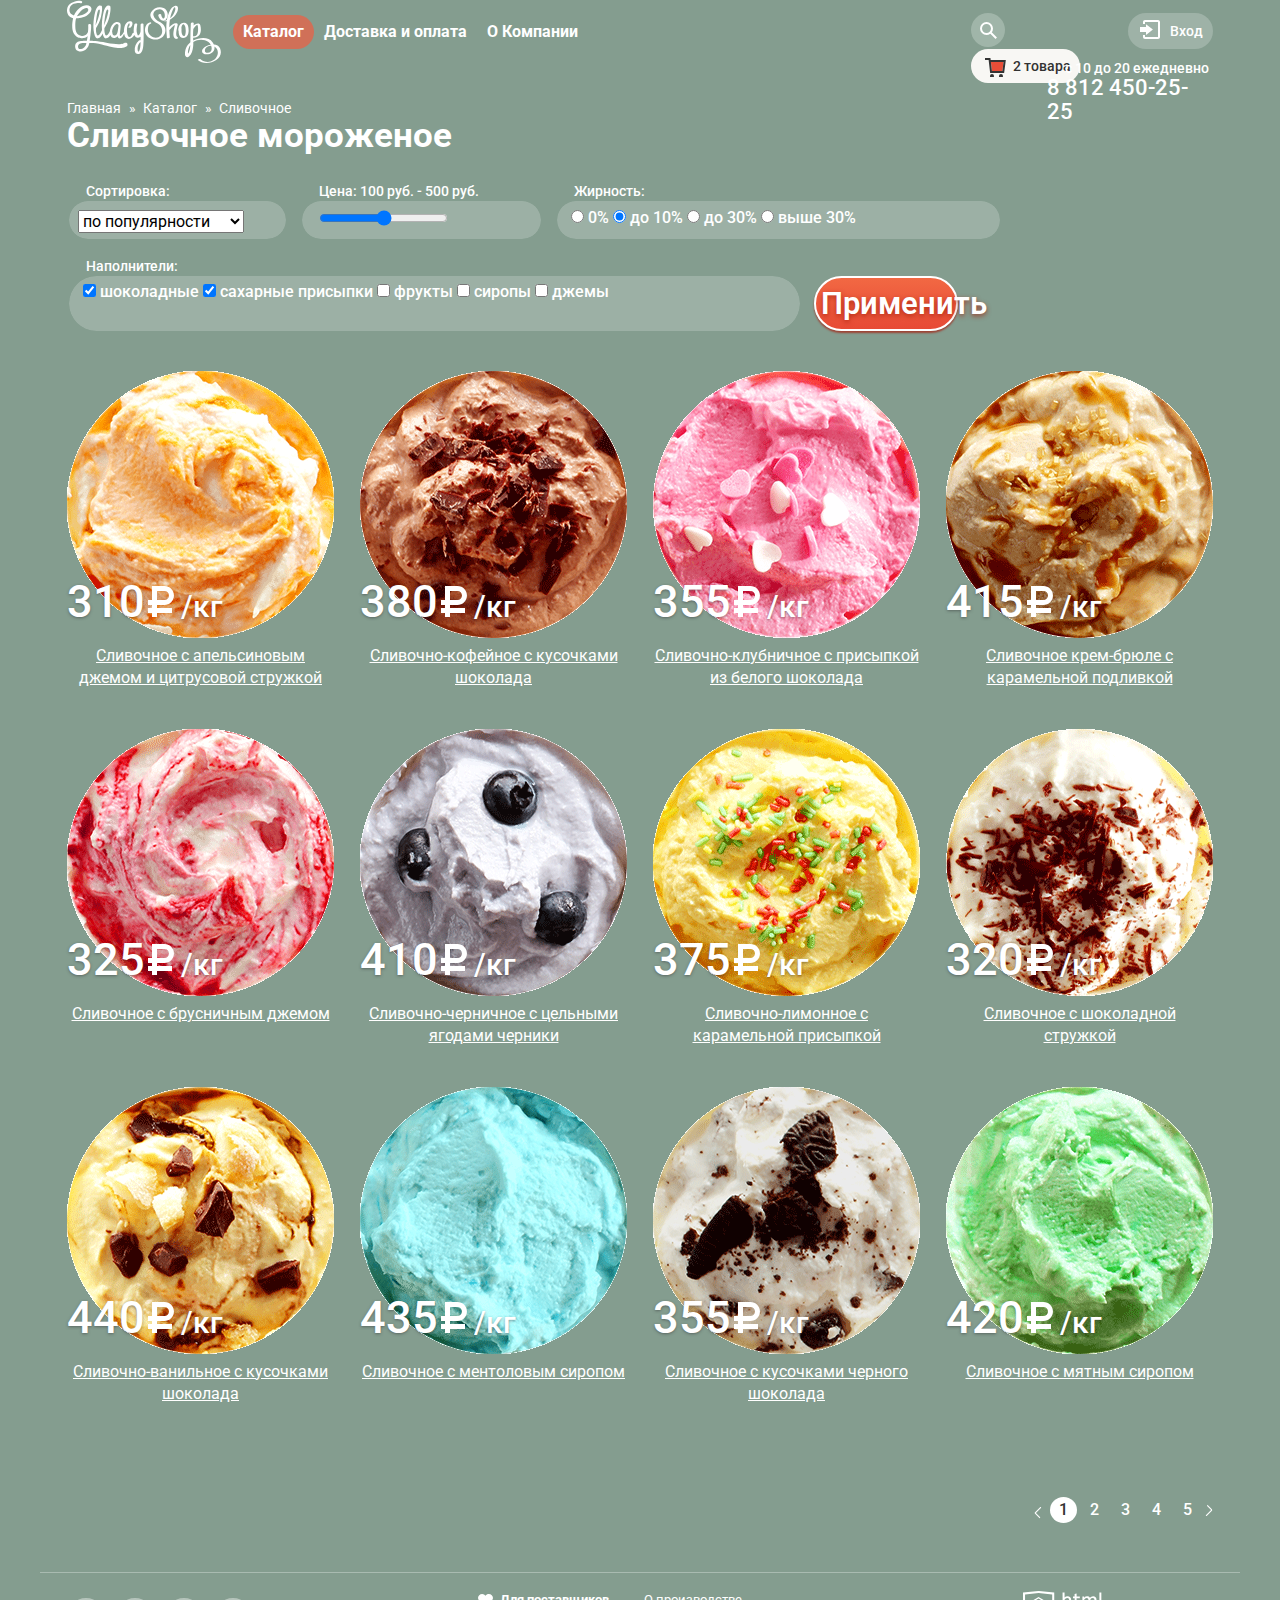
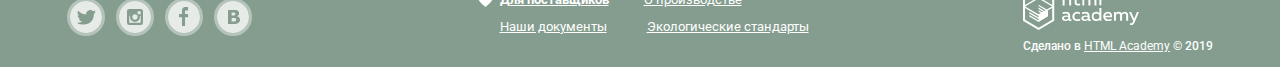
==== catalog.html @ 0c0ea5bf "меняет z-index у хедера и убирает лишнюю ссылку в head" ====
<!DOCTYPE html>
<html lang="ru">

<head>
  <meta charset="utf-8">
  <title>HTML Academy: Каталог</title>
  <meta name="format-detection" content="telephone=no">
  <link href="https://fonts.googleapis.com/css?family=Roboto:700,900,500&subset=latin,cyrillic" rel="stylesheet"
    type="text/css">
  <link href="css/normalize.css" rel="stylesheet">
  <link href="css/style.css" rel="stylesheet">
</head>

<body class="inner-page">

  <header class="container main-header">

    <nav class="main-navigation">
      <a class="main-header-logo" href="index.html">
        <img src="img/svg-gllacy/logo.svg" width="154" height="64" alt="Логотип магазина Gllacy">
      </a>
      <ul class="site-navigation">
        <li class="catalog active"><a href="catalog.html">Каталог</a></li>
        <li class="delivery-payment"><a href="#">Доставка и оплата</a></li>
        <li class="about-company"><a href="#">О Компании</a></li>
      </ul>
      <ul class="user-navigation">
        <li><a href="#" aria-label="Поиск" class="search-navigation"><span class="visually-hidden">Поиск</span></a></li>
        <li><a href="#" aria-label="Вход" class="login-navigation">Вход</a></li>
        <li><a href="#" aria-label="Корзина" class="purchase-done-navigation"><span class="visually-hidden">Корзина</span>2 товара</a></li>
      </ul>
      <section class="enumeration-of-orders">
        <h2 class="visually-hidden">Количество заказанных товаров</h2>
        <table class="ordered-goods">
          <tr>
            <td class="delete">удалить товар из корзины</td>
            <td class="ice-cream-icon"></td>
            <td class="ice-cream-description">Пломбир с апельсиновым джемом</td>
            <td class="weight-price">1,5 кг х 200 руб.</td>
            <td class="unit-price">300 руб.</td>
          </tr>
          <tr>
            <td class="delete">удалить товар из корзины</td>
            <td class="ice-cream-icon"></td>
            <td class="ice-cream-description">Клубничный пломбир с присыпкой из белого шоколада</td>
            <td class="weight-price">1,5 кг х 300 руб.</td>
            <td class="unit-price">450 руб.</td>
          </tr>
          <tr>
            <td colspan="4" class="total-price">Итого: 750 руб.</td>
          </tr>
        </table>
        <button type="submit">Оформить заказ</button>
      </section>
    </nav>
    <p class="schedule"><span class="schedule-hour">с 10 до 20 ежедневно</span> <a href="tel:+78124502525">8 812 450-25-25</a></p>

  </header>

  <main class="container">

    <nav class="breadcrumbs">
      <ul class="page-navigation">
        <li><a href="index.html">Главная</a><span class="arrow">&raquo;</span></li>
        <li><a href="#">Каталог</a><span class="arrow">&raquo;</span></li>
        <li class="active"><a href="#">Сливочное</a></li>
      </ul>
    </nav>
    <h1 class="ice-cream-header">Сливочное мороженое</h1>
    <form class="filters-section" action="https://echo.htmlacademy.ru" method="post">
      <fieldset class="fieldset-sorting">
        <legend class="sorting">Сортировка:</legend>
          <label>
            <select>
              <option>по популярности</option>
              <option>сначала недорогие</option>
              <option>сначала дорогие</option>
              <option>по жирности</option>
            </select>
          </label>
      </fieldset>
      <fieldset class="fieldset-price">
        <legend class="price">Цена: 100 руб. - 500 руб.</legend>
          <label for="price"></label>
          <input type="range" id="price" class="input-price" name="range" min="100" max="500" step="1">
      </fieldset>
      <fieldset class="fieldset-fat-content">
        <legend class="fat-content">Жирность:</legend>
        <input type="radio" id="fat-content-0" name="fat-content" value="fat-content-0">
        <label for="fat-content-0">0%</label>
        <input type="radio" id="fat-content-under-10" name="fat-content" value="fat-content-under-10" checked>
        <label for="fat-content-under-10">до 10%</label>
        <input type="radio" id="fat-content-under-30" name="fat-content" value="fat-content-under-30">
        <label for="fat-content-under-30">до 30%</label>
        <input type="radio" id="fat-content-up-30" name="fat-content" value="fat-content-up-30">
        <label for="fat-content-up-30">выше 30%</label>
      </fieldset>
      <fieldset class="fieldset-fillers">
        <legend class="fillers">Наполнители:</legend>
        <input type="checkbox" id="chololate" name="fillers" value="chocolate" checked>
        <label for="chololate">шоколадные</label>
        <input type="checkbox" id="sugar-powders" name="fillers" value="sugar-powders" checked>
        <label for="sugar-powders">сахарные присыпки</label>
        <input type="checkbox" id="fruits" name="fillers" value="fruits">
        <label for="fruits">фрукты</label>
        <input type="checkbox" id="syrups" name="fillers" value="syrups">
        <label for="syrups">сиропы</label>
        <input type="checkbox" id="jams" name="fillers" value="jams">
        <label for="jams">джемы</label>
      </fieldset>

      <button class="button" type="submit">Применить</button>
    </form>

    <section class="main-ice-cream">
      <h2 class="visually-hidden ice-cream-assortment">Ассортимент мороженого</h2>
      <div class="ice-cream">
        <img src="img/ice-cream-creamy.png" width="267" height="267" alt="Сливочное с апельсиновым джемом и цитрусовой стружкой">
        <p class="price">310 <span class="weight">/кг</span></p>
        <a href="#">Сливочное с апельсиновым джемом и цитрусовой стружкой</a>
        <div class="quick-review">
          <a href="#">Быстрый просмотр</a>
        </div>
      </div>
      <div class="ice-cream">
        <img src="img/ice-cream-coffee.png" width="267" height="267" alt="Сливочно-кофейное с кусочками шоколада">
        <p class="price">380 <span class="weight">/кг</span></p>
        <a href="#">Сливочно-кофейное с кусочками шоколада</a>
        <div class="quick-review">
          <a href="#">Быстрый просмотр</a>
        </div>
      </div>
      <div class="ice-cream">
        <img src="img/ice-cream-strawberry.png" width="267" height="267" alt="Сливочно-клубничное с присыпкой из белого шоколада">
        <p class="price">355 <span class="weight">/кг</span></p>
        <a href="#">Сливочно-клубничное с присыпкой из белого шоколада</a>
        <div class="quick-review">
          <a href="#">Быстрый просмотр</a>
        </div>
      </div>
      <div class="ice-cream">
        <img src="img/ice-cream-creme-brulee.png" width="267" height="267" alt="Сливочное крем-брюле с карамельной подливкой">
        <p class="price">415 <span class="weight">/кг</span></p>
        <a href="#">Сливочное крем-брюле с карамельной подливкой</a>
        <div class="quick-review">
          <a href="#">Быстрый просмотр</a>
        </div>
      </div>
      <div class="ice-cream">
        <img src="img/ice-cream-lingonberry.png" width="267" height="267" alt="Сливочное с брусничным джемом">
        <p class="price">325 <span class="weight">/кг</span></p>
        <a href="#">Сливочное с брусничным джемом</a>
         <div class="quick-review">
          <a href="#">Быстрый просмотр</a>
        </div>
      </div>
      <div class="ice-cream">
        <img src="img/ice-cream-blueberry.png" width="267" height="267" alt="Сливочно-черничное с цельными ягодами черники">
        <p class="price">410 <span class="weight">/кг</span></p>
        <a href="#">Сливочно-черничное с цельными ягодами черники</a>
        <div class="quick-review">
          <a href="#">Быстрый просмотр</a>
        </div>
      </div>
      <div class="ice-cream">
        <img src="img/ice-cream-lemon.png" width="267" height="267" alt="Сливочно-лимонное с карамельной присыпкой">
        <p class="price">375 <span class="weight">/кг</span></p>
        <a href="#">Сливочно-лимонное с карамельной присыпкой</a>
        <div class="quick-review">
          <a href="#">Быстрый просмотр</a>
        </div>
      </div>
      <div class="ice-cream">
        <img src="img/ice-cream-chocolate-chips.png" width="267" height="267" alt="Сливочное с шоколадной стружкой">
        <p class="price">320 <span class="weight" >/кг</span></p>
        <a href="#">Сливочное с шоколадной стружкой</a>
        <div class="quick-review">
          <a href="#">Быстрый просмотр</a>
        </div>
      </div>
      <div class="ice-cream">
        <img src="img/ice-cream-vanilla.png" width="267" height="267" alt="Сливочно-ванильное с кусочками шоколада">
        <p class="price">440 <span class="weight">/кг</span></p>
        <a href="#">Сливочно-ванильное с кусочками шоколада</a>
        <div class="quick-review">
          <a href="#">Быстрый просмотр</a>
        </div>
      </div>
      <div class="ice-cream">
        <img src="img/ice-cream-menthol-syrup.png" width="267" height="267" alt="Сливочное с ментоловым сиропом">
        <p class="price">435 <span class="weight">/кг</span></p>
        <a href="#">Сливочное с ментоловым сиропом</a>
        <div class="quick-review">
          <a href="#">Быстрый просмотр</a>
        </div>
      </div>
      <div class="ice-cream">
        <img src="img/ice-cream-black-chocolate.png" width="267" height="267" alt="Сливочное с кусочками черного шоколада">
        <p class="price">355 <span class="weight">/кг</span></p>
        <a href="#">Сливочное с кусочками черного шоколада</a>
        <div class="quick-review">
          <a href="#">Быстрый просмотр</a>
        </div>
      </div>
      <div class="ice-cream">
        <img src="img/ice-cream-mint-syrup.png" width="267" height="267" alt="Сливочное с мятным сиропом">
        <p class="price">420 <span class="weight">/кг</span></p>
        <a href="#">Сливочное с мятным сиропом</a>
        <div class="quick-review">
          <a href="#">Быстрый просмотр</a>
        </div>
      </div>
    </section>
    <div class="pagination-list">
      <ul class="pagination">
        <li>
          <a class="previous-page" href="#"></a>
        </li>
        <li class="pagination-item active">
          <a href="#">1</a>
        </li>
        <li class="pagination-item">
          <a href="#">2</a>
        </li>
        <li class="pagination-item">
          <a href="#">3</a>
        </li>
        <li class="pagination-item">
          <a href="#">4</a>
        </li>
        <li class="pagination-item">
          <a href="#">5</a>
        </li>
        <li>
            <a class="next-page" href="#"></a>
        </li>
      </ul>
    </div>

  </main>

  <footer class="container catalog">
    <div class="main-footer">
        <div class="footer-social">
            <a href="https://twitter.com" class="social-icon social-icon-twitter" aria-label="Глейси в Твиттере">
              <svg xmlns="http://www.w3.org/2000/svg" width="32" height="32" viewBox="0 0 32 32">
                <path fill="#FFF"
                  d="M16 0C7.164 0 0 7.164 0 16c0 8.837 7.164 16 16 16 8.837 0 16-7.163 16-16 0-8.836-7.163-16-16-16zm7.944 12.809c-.251 6.516-3.463 10.832-10.992 10.702h-.486c-.447 0-4.543-.443-5.344-1.823 2.479.19 4.247-.406 5.12-1.136-1.048-.289-2.923-.461-3.251-2.848.384.104.618.221 1.299.113-1.307-.824-2.758-1.519-2.679-3.643.311.317 1.164.518 1.46.457-.768-.233-2.149-3.244-.974-4.781 1.984 1.79 4.075 3.482 7.804 3.643.227-2.214 1.24-3.699 3.168-4.325 1.84-.479 3.255.26 3.901 1.138.737-.224 1.453-.466 2.193-.685-.004.833-.569 1.463-.935 1.709.747.165 1.423-.475 1.423-.475-.184.963-1.094 1.725-1.707 1.954z">
                </path>
              </svg>
            </a>
            <a href="https://www.instagram.com" class="social-icon social-icon-instagram" aria-label="Глейси в Инстаграме">
              <svg xmlns="http://www.w3.org/2000/svg" width="32" height="32" viewBox="0 0 32 32">
                <g fill="#FFF">
                  <path
                    d="M20.916 16a4.938 4.938 0 1 1-9.877 0c0-.394.051-.773.138-1.14h-.897v6.838h11.396V14.86h-.897c.086.367.137.746.137 1.14z">
                  </path>
                  <path
                    d="M15.978 18.659c1.466 0 2.659-1.193 2.659-2.659s-1.193-2.659-2.659-2.659c-1.466 0-2.659 1.193-2.659 2.659s1.192 2.659 2.659 2.659zM18.637 10.302h3.039v3.039h-3.039z">
                  </path>
                  <path
                    d="M16 0C7.164 0 0 7.164 0 16c0 8.837 7.164 16 16 16 8.837 0 16-7.163 16-16 0-8.836-7.163-16-16-16zm7.955 21.698a2.285 2.285 0 0 1-2.279 2.279H10.279A2.285 2.285 0 0 1 8 21.698V10.302a2.286 2.286 0 0 1 2.279-2.279h11.396a2.286 2.286 0 0 1 2.279 2.279v11.396z">
                  </path>
                </g>
              </svg>
            </a>
            <a href="https://www.facebook.com" class="social-icon social-icon-fb" aria-label="Глейси в Фейсбуке">
              <svg xmlns="http://www.w3.org/2000/svg" width="32" height="32" viewBox="0 0 32 32">
                <path fill="#FFF" d="M16 0C7.164 0 0 7.163 0 16s7.164 16 16 16c8.837 0 16-7.164 16-16S24.837 0 16 0zm4.062 9.455h-3.021v3.444h3.021v3.445h-3.021v8.61H14.02v-8.61H11v-3.445h3.021V9.455c0-1.902 1.353-3.445 3.021-3.445h3.021v3.445z">
                </path>
              </svg>
            </a>
            <a href="https://vk.com" class="social-icon social-icon-vk" aria-label="Глейси во Вконтакте">
              <svg xmlns="http://www.w3.org/2000/svg" width="32" height="32" viewBox="0 0 32 32">
                <g fill="#FFF">
                  <path d="M16.637 14.495c.402-.019.719-.082.951-.188.326-.145.54-.33.641-.559.101-.229.15-.496.15-.797 0-.232-.058-.465-.174-.697-.116-.232-.322-.405-.617-.517-.264-.1-.592-.155-.984-.165a76.242 76.242 0 0 0-1.652-.014h-.339v2.965h.565c.571 0 1.057-.009 1.459-.028zM18.118 17.084c-.282-.081-.672-.125-1.166-.132a127.97 127.97 0 0 0-1.55-.009h-.79v3.493h.264c1.014 0 1.74-.003 2.18-.009a3.2 3.2 0 0 0 1.212-.245c.377-.157.633-.364.774-.625s.214-.562.214-.9c0-.446-.088-.788-.261-1.03-.17-.241-.464-.423-.877-.543z"/><path d="M16 0C7.164 0 0 7.164 0 16c0 8.837 7.164 16 16 16 8.837 0 16-7.163 16-16 0-8.836-7.163-16-16-16zm6.602 20.531a3.73 3.73 0 0 1-1.124 1.327c-.552.415-1.161.71-1.823.886s-1.501.264-2.519.264h-6.121V8.987h5.443c1.13 0 1.957.038 2.48.113a5.126 5.126 0 0 1 1.561.5c.533.27.929.632 1.189 1.087.26.455.392.975.392 1.558 0 .678-.179 1.278-.536 1.795-.358.518-.863.92-1.517 1.208v.075c.917.182 1.642.559 2.179 1.13.537.571.807 1.325.807 2.261 0 .678-.138 1.283-.411 1.817z">
                  </path>
                </g>
              </svg>
            </a>
          </div>
      <div class="footer-info">
        <a href="#">Для поставщиков</a>
        <a href="#">О производстве</a>
        <a href="#">Наши документы</a>
        <a href="#">Экологические стандарты</a>
      </div>
      <div class="footer-copyright">
        <img src="img/svg-gllacy/logo-htmlacademy.svg" width="116" height="40" alt="Логотип HTML-Академии">
        <p class="copyright">Сделано в <a href="https://htmlacademy.ru/intensive/htmlcss">HTML Academy</a> &copy; 2019</p>
      </div>
    </div>
  </footer>

</body>

</html>
---- css/style.css ----
html,
body {
  min-height: 100vh;
  margin: 0;
}

body {
  font-size: 18px;
  line-height: 1.2;
  font-family: Roboto, "Arial", sans-serif;
}

.visually-hidden {
  position: absolute;

  width: 1px;
  height: 1px;

  clip: rect(0, 0, 0, 0);
}

.site-wrapper {
  min-width: 940px;
  background-color: #849d8f;
  background-image: url("../img/slider-item1.png");
  background-repeat: no-repeat;
  background-position: top center;

  transition: background-image 0.5s ease, background-color 0.5s ease;

  min-height: 100vh;
}

.site-wrapper::before,
.site-wrapper::after {
  content: "";

  visibility: hidden;
}

.site-wrapper::before {
  background-image: url("../img/slider-item2.png");
}

.site-wrapper::after {
  background-image: url("../img/slider-item3.png");
}

body, .inner-page {
  margin: 0;
  padding: 0;

  font-family: "Roboto", Arial, sans-serif;
  font-size: 16px;
  line-height: 24px;
  font-weight: 500;
  color: #ffffff;
  background-color: #849d8f;
  box-sizing: border-box;
}

a {
  color: #ffffff;
  text-decoration: none;
}

img {
  max-width: 100%;
  height: auto;
}

.visually-hidden:not(:focus):not(:active),
input[type="checkbox"].visually-hidden,
input[type="radio"].visually-hidden {
  position: absolute;

  width: 1px;
  height: 1px;
  margin: -1px;
  border: 0;
  padding: 0;

  white-space: nowrap;

  clip-path: inset(100%);
  clip: rect(0 0 0 0);
  overflow: hidden;
}

.container {
  margin: 0 auto;
  padding: 0 27px;
  width: 1146px;

  /*width: 900px;     iz demki
  margin: 0 auto;
  padding: 0 20px;*/
}

.main-header {
  position: relative;
  z-index: 1;
}

.main-navigation {
  display: flex;
  justify-content: space-between;

  color: #ffffff;
}

.site-navigation,
.user-navigation {
  margin: 0;
  padding: 0;

  list-style: none;
}

.site-navigation {
  position: absolute;
  top: 0;
  left: 193px;

  display: flex;
  justify-content: space-between;
  flex-wrap: wrap;

  width: 355px;
  margin-top: 15px;
}

.site-navigation a {
  display: inline-block;
  padding: 8px 10px;
  border-radius: 20px;

  color: #ffffff;
  font-size: 16px;
  line-height: 18px;
  font-weight: bold;
}

.site-navigation a:hover {
  color: #323232;
  background-color: #f7f6f3;
}

.catalog > a:active, .delivery-payment > a:active, .about-company > a:active {
  color: #323232;
  background-color: #f7f6f3;

  box-shadow: inset 0 1px 1px 1px #8a8a8a;
}

.site-navigation .active > a {
  color: #ffffff;
  background-color: #d07058;
}

.user-navigation {
  display: flex;
  flex-wrap: wrap;
  justify-content: space-between;

  width: 250px;
  margin-top: 13px;
  margin-bottom: 0;

  font-size: 14px;
  line-height: 16px;
}

.user-navigation a {
  display: block;
  margin-left: 8px;
  padding: 5px 10px;

  vertical-align: middle;
  color: #ffffff;
}

.user-navigation .search-navigation {
  padding: 17px;

  background-color: #a0b5a9;

  background-image: url("../img/svg-gllacy/loupe.svg");
  background-repeat: no-repeat;
  background-position: 50% 50%;
  border-radius: 50%;
}

.user-navigation .search-navigation:hover {
  background-color: #f8f7f4;
  background-image: url("../img/svg-gllacy/loupe-hover.svg");
}

.user-navigation .login-navigation {
  position: relative;
  padding: 10px;
  padding-left: 42px;

  background-color: #9eb2a7;
  border-radius: 20px;
}

.login-navigation::before {
  content: "";

  position: absolute;
  top: 7px;
  left: 12px;

  width: 21px;
  height: 19px;

  background-image: url("../img/svg-gllacy/entrance.svg");
  background-repeat: no-repeat;
  background-position: 0 0;
}

.user-navigation .login-navigation:hover {
  color: #323232;
  background-color: #f8f7f4;
}

.user-navigation .login-navigation:hover::before {
  background-image: url("../img/svg-gllacy/entrance-hover.svg");
}

.user-navigation .purchase-navigation {
  position: relative;
  padding: 10px;
  padding-left: 42px;

  background-color: #9eb2a7;
  border-radius: 20px;
}

.purchase-navigation::before {
  content: "";

  position: absolute;
  top: 7px;
  left: 12px;

  width: 21px;
  height: 19px;

  background-image: url("../img/svg-gllacy/basket.svg");
  background-repeat: no-repeat;
  background-position: 0 0;
}

.user-navigation .purchase-navigation:hover {
  color: #323232;
  background-color: #f8f7f4;
}

.user-navigation .purchase-navigation:hover::before {
  background-image: url("../img/svg-gllacy/basket-hover.svg");
}

.user-navigation .purchase-done-navigation {
  position: relative;
  padding: 9px;
  padding-left: 42px;

  color: #323232;
  background-color: #f8f7f4;
  border-radius: 20px;
}

.purchase-done-navigation::before {
  content: "";

  position: absolute;
  top: 9px;
  left: 14px;

  width: 21px;
  height: 19px;

  background-image: url("../img/svg-gllacy/basket-red.svg");
  background-repeat: no-repeat;
  background-position: 0 0;
}

.schedule {
  position: absolute;
  top: 60px;
  right: 27px;

  display: flex;
  flex-direction: column;
  margin-top: 0;
  width: 166px;

  font-size: 14px;
  line-height: 16px;
}

.schedule .schedule-hour {
  padding-left: 18px;
}

.schedule a {
  font-size: 22px;
  line-height: 24px;
}

.schedule a:hover,
.schedule a:focus,
.schedule a:active {
  color: #ffbc9e;
}

.slider {
  position: relative;

  padding-top: 321px;

  text-align: center;
  color: #ffffff;
}

.slider-list {
  margin: 0;
  padding: 0;

  list-style: none;
}

.slide {
  display: none;
}

.slide-title {
  width: 700px;
  margin: 0 auto;
  margin-bottom: 27px;

  font-size: 60px;
  line-height: 60px;
  font-weight: 800;
}

.button {
  display: inline-block;
  padding: 12px 44px;

  font-weight: 600;
  font-size: 31px;
  line-height: 41px;
  text-align: center;
  color: #ffffff;
  vertical-align: top;
  text-decoration: none;
  text-shadow: 0 2px 5px rgba(160, 32, 11, 0.76);

  background: #f26843;
  background: linear-gradient(to bottom, #f26843 0%, #e74a35 100%);
  border-radius: 50px;
  box-shadow: 0 2px 2px rgba(172, 16, 0, 0.64);
  border: none;

  cursor: pointer;
}

.button:hover {
  background: linear-gradient(to bottom, #f58669 0%, #ec6f5e 100%);
  box-shadow: 0 2px 2px rgba(172, 16, 0, 1);
}

.button:active {
  background: linear-gradient(to bottom, #d84732 0%, #e1613e 100%);
  box-shadow: inset 0 2px 2px rgba(172, 16, 0, 1);
}

.slider-controls {
  position: absolute;
  bottom: 63px;
  left: 0;
  z-index: 20;

  font-size: 0;
}

.slider-controls label {
  display: inline-block;
  width: 17px;
  height: 17px;
  margin-right: 8px;

  vertical-align: top;

  background-color: transparent;
  border: 2px solid #ffffff;
  border-radius: 50%;
  cursor: pointer;
}

#product-1:checked ~ .site-wrapper {
  background-color: #849d8f;
  background-image: url("../img/slider-item1.png");
}

#product-2:checked ~ .site-wrapper {
  background-color: #8996a6;
  background-image: url("../img/slider-item2.png");
}

#product-3:checked ~ .site-wrapper {
  background-color: #9d8b84;
  background-image: url("../img/slider-item3.png");
}

#product-1:checked ~ .site-wrapper #slide1,
#product-2:checked ~ .site-wrapper #slide2,
#product-3:checked ~ .site-wrapper #slide3 {
  display: block;
}

#product-1:checked ~ .site-wrapper label[for="product-1"],
#product-2:checked ~ .site-wrapper label[for="product-2"],
#product-3:checked ~ .site-wrapper label[for="product-3"] {
  background-color: #ffffff;
}

.breadcrumbs .page-navigation {
  padding-left: 0;

  font-size: 14px;
  line-height: 16px;
  font-weight: normal;
  list-style: none;
  line-height: 14px;
}

.breadcrumbs a {
  color: #ffffff;
}

.page-navigation {
  display: flex;
  margin-top: 18px;
  margin-bottom: 0;
}

.page-navigation a  {
  padding-right: 8px;
}

.page-navigation .arrow  {
  padding-right: 7px;
}

.page-navigation .active a {
  padding-right: 0;

  text-decoration: none;
}

.page-navigation a:hover,
.page-navigation a:focus,
.page-navigation a:active {
  color: #ffbc9e;
}

/*.modal-new-items {
  border-radius: 5px;

  background-color: #f8f7f4;
  list-style: none;
}

.list-new-items {
  border-bottom: 1px solid #d1d0ce;
  padding: 5px 10px;

  color: #323232;
  text-align: center;
  list-style: none;
}

.modal-new-items a {
  display: block;
  padding: 5px 10px;

  font-weight: normal;
  color: #323232;
}

.modal-new-items li:not(:first-child) a:hover {
  background-color: #fbded7;
}

.modal-new-items li:not(:first-child) a:active {
  background-color: #f6b5a5;
}*/

.modal-search {
  background-color: #f8f7f4;
  display: none;

  width: 341px;
}

.modal-login {
  display: none;
  width: 272px;

  background-color: #f8f7f4;
}

.modal-call-back {
  display: none;
  width: 474px;

  background-color: #f8f7f4;
}

.ice-cream-header {
  margin-top: 0;

  font-size: 35px;
  line-height: 41px;
}

.filters-section {
  display: flex;
  flex-wrap: wrap;
  margin-top: 45px;

  line-height: 18px;
}

.filters-section .fieldset-sorting, .filters-section .fieldset-price, .filters-section .fieldset-fat-content, .filters-section .fieldset-fillers {
  margin-right: 14px;
}

.filters-section .sorting, .filters-section .price, .filters-section .fat-content, .filters-section .fillers {
  font-size: 14px;
  line-height: 16px;
}

.filters-section .fieldset-sorting {
  position: relative;

  margin-bottom: 37px;
  padding-top: 7px;
  padding-bottom: 3px;
  padding-left: 7px;
  width: 194px;

  background-color: rgba(255, 255, 255, 0.2);
  border-radius: 30px;
  border-color: transparent;
}

.fieldset-sorting .sorting {
  content: "";

  position: absolute;
  top: -20px;
  left: 15px;
}

.filters-section .fieldset-price {
  position: relative;

  margin-bottom: 37px;
  padding-top: 7px;
  padding-bottom: 3px;
  padding-left: 15px;
  padding-right: 0;
  width: 220px;

  background-color: rgba(255, 255, 255, 0.2);
  border-radius: 30px;
  border-color: transparent;
}

.fieldset-price .price {
  content: "";

  position: absolute;
  top: -20px;
  left: 15px;
}

.filters-section .fieldset-fat-content {
  position: relative;

  margin-bottom: 37px;
  width: 415px;

  background-color: rgba(255, 255, 255, 0.2);
  border-radius: 30px;
  border-color: transparent;
}

.fieldset-fat-content .fat-content  {
  content: "";

  position: absolute;
  top: -20px;
  left: 15px;
}

.filters-section .fieldset-fillers {
  position: relative;

  width: 703px;

  background-color: rgba(255, 255, 255, 0.2);
  border-radius: 30px;
  border-color: transparent;
}

.fieldset-fillers .fillers  {
  content: "";

  position: absolute;
  top: -20px;
  left: 15px;
}

.filters-section .button {
  padding: 5px;
  width: 144px;

  color: #ffffff;
  background-color: rgba(255, 255, 255, 0.2);
  border-radius: 30px;
  border: 2px solid #ffffff;

  cursor: pointer;
}

.promotion {
  display: flex;
  justify-content: space-between;
  margin-top: 41px;
  margin-bottom: 40px;
}

.promotion .promotion-raspberry, .promotion .promotion-chocolate {
  display: flex;
  flex-direction: column;
  width: 560px;
  min-height: 229px;

  border-radius: 15px;
  font-weight: bold;
  background-repeat: no-repeat;
}

.promotion-raspberry {

  background-image: url("../img/promotion-raspberry.png");
}

.promotion-chocolate {
  background-image: url("../img/promotion-chocolate.png");
}

.promotion .raspberry-free, .promotion .chocolate-free {
  margin: 0;

  font-size: 35px;
  line-height: 41px;
  font-weight: bold;
}

.promotion .raspberry-free {
  padding: 23px 267px 20px 20px;
}

.promotion .chocolate-free {
  padding: 23px 223px 19px 20px;
}

.promotion .special-offer {
  margin-top: 0;
  margin-bottom: 25px;
  padding-left: 20px;

  font-size: 18px;
  line-height: 22px;
  font-weight: bold;
}

.promotion-raspberry .special-offer {
  padding-right: 30px;
}

.promotion-chocolate .special-offer {
  padding-right: 27px;
}

.promotion a {
  display: inline-block;
  align-self: flex-end;

  font-size: 18px;
  line-height: 24px;
  color: #ffffff;

  box-shadow: 0px 2px 2px 0 rgba(172, 16, 0, 0.64);
  background-image: linear-gradient(to top, #e74d37, #f06542);
  border-radius: 25px;
}

.promotion-raspberry a {
  margin-right: 21px;
  padding: 15px 24px 14px 22px;
}

.promotion-chocolate a {
  margin-right: 21px;
  padding: 14px 22px 14px 21px;
}

.promotion-raspberry a:hover, .promotion-chocolate a:hover {
  box-shadow: 0px 2px 2px 0 rgba(172, 16, 0, 0.64);
  background-image: linear-gradient(to top, #ed705e, #f48569);
}

.promotion-raspberry a:active, .promotion-chocolate a:active {
  box-shadow: inset 0px 2px 2px 0 rgba(149, 39, 24, 0.46);
  background-image: linear-gradient(to top, #e0603e, #d84732);
}

.enumeration-of-orders {
  display: none;
}

.best-choice, .main-ice-cream {
  display: flex;
  margin: 0 auto;
  justify-content: space-between;
  flex-wrap: wrap;
}

.main-ice-cream {
  margin-top: 40px;
  margin-bottom: 52px;
}

.best-choice .ice-cream, .main-ice-cream .ice-cream {
  width: 267px;
}

.best-choice a, .main-ice-cream a {
  display: block;

  color: #ffffff;
  text-align: center;
}

.best-choice a:hover,
.best-choice a:focus,
.best-choice a:active {
   color: #ffbc9e;
}

.best-choice .price, .main-ice-cream .price {
  margin: 0;
}

.best-choice a, .main-ice-cream a {
  font-size: 16px;
  line-height: 22px;

  font-weight: normal;
  text-decoration: underline;
}

.best-choice a:hover,
.best-choice a:focus,
.best-choice a:active,
.main-ice-cream a:hover,
.main-ice-cream a:focus,
.main-ice-cream a:active {
  color: #ffbc9e;
}

.best-choice .weight, .main-ice-cream .weight {
  font-size: 30px;
}

.best-choice, .main-ice-cream {
  font-size: 45px;
  line-height: 45px;
}

.main-ice-cream .ice-cream-assortment {
  font-size: 35px;
  line-height: 35px;
}

.ice-cream {
  position: relative;
  z-index: 30;

  margin-bottom: 40px;
}

.best-choice .ice-cream::before {
  content: "";

  position: absolute;
  top: 0;
  left: 0;

  width: 61px;
  height: 61px;

  background-image: url("../img/svg-gllacy/hit.svg");
  background-repeat: no-repeat;
  background-position: 0 0;
}

.ice-cream::after {
  content: "";

  position: absolute;
  bottom: 71px;
  left: 79px;

  width: 32px;
  height: 34px;

  background-image: url("../img/svg-gllacy/ruble.svg");
  background-repeat: no-repeat;
  background-position: 0 0;
}

.ice-cream .price {
  position: absolute;
  bottom: 60px;

  text-shadow: 0px 1px 3px rgba(49, 50, 53, 0.5);
}

.price .weight {
  display: inline-block;
  margin-left: 25px;
}

.quick-review {
  display: none;
  position: absolute;
  z-index: -1;
  top: -6px;
  left: -13px;

  width: 293px;
  height: 405px;

  background-color: rgba(255, 255, 255, 0.2);
  border-radius: 5px;
  box-shadow: 0px 20px 20px 0 rgba(0, 0, 0, 0.4);
}

.quick-review a {
  align-self: flex-end;
  z-index: 20;

  display: inline-block;
  margin-left: 40px;
  margin-bottom: 20px;
  padding: 13px 17px;

  font-size: 18px;
  line-height: 24px;
  font-weight: bold;
  text-decoration: none;

  background-image: linear-gradient(to bottom, #e74a35, #f26843);
  border-radius: 25px;
  box-shadow: 0px 2px 2px 0 rgba(158, 67, 52, 0.64);
}

.ice-cream:hover {
  z-index: 40;
}

.ice-cream:hover .quick-review {
  display: flex;
}

.ice-cream:hover .quick-review a {
  color: #ffffff;
}

.about-gllacy-store {
  margin: 0 auto;



  font-size: 16px;
  color: #323232;
  background-image: url("../img/wafer-pattern.png");

  border-radius: 15px;
}

.about-gllacy-store .features {
  margin: 0;
  padding-top: 25px;
  padding-left: 21px;
  width: 1013px;

  font-size: 24px;
  line-height: 30px;
  color: #323232;
}

.about-gllacy-store .features-list {
  display: flex;
  justify-content: space-around;
  flex-wrap: wrap;
  margin-top: 0;
  padding-bottom: 5px;

  line-height: 22px;
  font-weight: normal;

  list-style: none;
}

.features-list .feature-item:nth-child(2n) {
  width: 470px;
}

.features-list .feature-item:nth-child(2n+1) {
  width: 476px;
}

.features-list .feature-item {
  position: relative;
}

.features-list .feature-item:nth-child(1)::before {
  content: "";

  position: absolute;
  top: 8px;
  left: -60px;

  width: 49px;
  height: 49px;

  background-image: url("../img/svg-gllacy/ice-cream.svg");
  background-repeat: no-repeat;
  background-position: 0 0;
}

.features-list .feature-item:nth-child(2)::before {
  content: "";

  position: absolute;
  top: 8px;
  left: -60px;

  width: 49px;
  height: 49px;

  background-image: url("../img/svg-gllacy/cow.svg");
  background-repeat: no-repeat;
  background-position: 0 0;
}

.features-list .feature-item:nth-child(3)::before {
  content: "";

  position: absolute;
  top: 8px;
  left: -60px;

  width: 49px;
  height: 49px;

  background-image: url("../img/svg-gllacy/eco.svg");
  background-repeat: no-repeat;
  background-position: 0 0;
}

.features-list .feature-item:nth-child(4)::before {
  content: "";

  position: absolute;
  top: 8px;
  left: -60px;

  width: 49px;
  height: 49px;

  background-image: url("../img/svg-gllacy/thermometer.svg");
  background-repeat: no-repeat;
  background-position: 0 0;
}

.index-columns {
  display: flex;
  justify-content: space-between;
  margin-bottom: 39px;
}

.news {
  width: 560px;
  min-height: 220px;
  border-radius: 15px;

  font-weight: normal;
  color: #323232;

  background-image: url("../img/news-background.png");
  background-repeat: repeat;
}

.news .news-title {
  margin: 0;
  padding-top: 26px;
  padding-left: 20px;
  line-height: 22px;
}

.news a {
  display: inline-block;
  width: 281px;
  padding-top: 13px;
  padding-left: 20px;

  font-size: 24px;
  line-height: 30px;
  font-weight: bold;
  color: #323232;
  text-decoration: underline;
}

.news a:hover,
.news a:focus,
.news a:active,
.address a:hover,
.address a:focus,
.address a:active {
  color: #e84d37;
}

.mail-background {
  position: relative;
  padding: 4px 8px 3px;
  width: 552px;

  border-radius: 10px;
  background-image: url("../img/mail-background.jpg");
}

.subscribe {
  position: absolute;
  top: 6px;
  left: 6px;
  width: 553px;
  padding-bottom: 29px;

  line-height: 22px;
  font-weight: normal;

  color: #5a5a5a;
  background-color: #f8f7f4;
  border-radius: 10px;
}

.subscribe .call-to-subscribe {
  margin: 0;
  padding: 28px 22px 33px 21px;
}

.subscribe .user {
  display: block;
  padding-left: 20px;
}

.subscribe input[placeholder] {
  width: 363px;
  margin-right: 9px;
  padding-top: 15px;
  padding-bottom: 13px;
  padding-left: 15px;

  border-radius: 5px;
  border: 1px solid rgba(178, 178, 178, 0.52);

  line-height: 24px;

  background-color: #ffffff;
  color: #999999;
}

.subscribe .submit {

  padding: 13px 17px 12px;
  box-shadow: 0px 2px 2px 0 rgba(172, 16, 0, 0.64);
  border: none;
  border-radius: 25px;
  background-image: linear-gradient(to top, #e74a35, #f26843);
  cursor: pointer;

  font-size: 18px;
  line-height: 24px;
  font-weight: bold;

  color: #ffffff;
}

.map {
  margin: 0 auto;
  margin-bottom: 18px;
  width: 1200px;

  background-image: url("../img/map-background.jpg");
  background-repeat: repeat;
  background-color: #849d8f;
}

.map .container {
  position: relative;
  display: flex;
  justify-content: flex-end;

  width: 1146px;
  margin: 0 auto;
  padding: 61px 0 40px 0;

}

.map .container::before {
  content: "";

  position: absolute;
  top: 140px;
  left: 240px;

  width: 80px;
  height: 140px;

  background-image: url("../img/svg-gllacy/pin.svg");
  background-repeat: no-repeat;
  background-position: 0 0;
}

.map .container::after {
  content: "";

  position: absolute;
  bottom: 150px;
  left: 280px;

  width: 182px ;
  height: 110px;

  background-image: url("../img/pin-shadow.png");
  background-repeat: no-repeat;
  background-position: 0 0;
}

.address {
  width: 302px;

  font-style: normal;
  font-weight: normal;
  color: #323232;
  background-color: #ffffff;
  border-radius: 12px;
}

.address-announcement {
  margin: 0;
  padding: 32px 129px 4px 25px;

  font-size: 14px;
  line-height: 20px;
}

.address-office {
  margin: 0;
  padding: 5px 55px 6px 25px;

  display: inline-block;

  font-size: 18px;
  line-height: 24px;
  font-weight: bold;
}

.order-phone {
  margin: 0;
  padding: 17px 104px 6px 25px;

  font-size: 14px;
  line-height: 20px;
}

.phone-schedule {
  margin: 0;
  padding: 6px 120px 13px 25px;

  font-size: 14px;
  line-height: 20px;
}

.phone-schedule a {
  font-size: 20px;
  line-height: 22px;
  font-weight: bold;
  color: #323232;
}

.phone-schedule a:hover,
.phone-schedule a:focus,
.phone-schedule a:active {
  color: #e84d37;
}

.address .button {
  margin-left: 25px;
  margin-top: 13px;
  margin-bottom: 26px;
  padding: 13px 28px;
  border: none;
  border-radius: 25px;

  font-size: 18px;
  line-height: 24px;
  font-weight: bold;
  color: #ffffff;
  box-shadow: 0px 2px 2px 0 rgba(172, 16, 0, 0.64);

  background-image: linear-gradient(to top, #e74a35, #f26843);

  cursor: pointer;
}

.pagination-list {
  margin-bottom: 30px;
}

.pagination-list .pagination {
  display: flex;
  justify-content: flex-end;

  list-style: none;
}

.pagination-item {
  margin-right: 4px;
}

.pagination a, .pagination .previous-page, .pagination .next-page {
  display: inline-block;
  padding-top: 4px;

  font-size: 16px;
  line-height: 18px;
  text-align: center;
  color: #ffffff;
}

.pagination a {
  width: 27px;
  height: 22px;

  border-radius: 50%;
}

.pagination-item a:hover {
  color: #ffffff;
  background-color: #9db1a5;
}

.pagination a:active {
  color: #323232;
  background-color: #ffffff;
}

.pagination .active a {
  width: 27px;
  height: 22px;

  color: #323232;
  background-color: #ffffff;
  border-radius: 50%;
}

.pagination .previous-page {
  margin-top: 22px;
  width: 8px;
  height: 12px;

  background: url("../img/icon-right-small.png") no-repeat;

  transform: rotate(180deg);
  transform-origin: 0 0;
}

.pagination .next-page {
  margin-top: 7px;
  width: 8px;
  min-height: 12px;

  background: url("../img/icon-right-small.png") no-repeat;
}

.container.catalog {
  width: 1146px;
  padding-top: 18px;

  border-top: 1px solid #a9bbb1;
}

.main-footer {
  display: flex;
  justify-content: space-between;
}

.main-footer a {
  font-weight: normal;
  color: #ffffff;
  text-decoration: underline;
}

.main-footer a:hover,
.main-footer a:focus,
.main-footer a:active {
  color: #ffbc9e;
}

.footer-social {
  display: flex;
  justify-content: space-between;
  flex-wrap: wrap;
  margin-top: 7px;
}

.footer-social .social-icon {
  display: block;
  width: 32px;
  height: 32px;
  margin-right: 11px;

  border: 3px solid rgba(255, 255, 255, 0.5);
  border-radius: 50%;

  opacity: 0.8;
}

.footer-social .social-icon:hover {
  opacity: 1;
}

.footer-social .social-icon:active {
  opacity: 0.5;
}

.footer-info {
  width: 331px;

  font-size: 13px;
  line-height: 18px;
}

.footer-info a {
  display: inline-block;
}

.footer-info a:nth-child(1) {
  position: relative;

  margin-right: 32px;
  margin-bottom: 9px;
  padding-left: 22px;

  font-weight: bold;
}

.footer-info a:nth-child(1)::before {
  content: "";

  position: absolute;
  top: 3px;
  left: 0;

  width: 15px;
  height: 13px;

  background-image: url("../img/svg-gllacy/heart.svg");
  background-repeat: no-repeat;
  background-position: 0 0;
}

.footer-info a:nth-child(2) {
  margin-bottom: 9px;
}

.footer-info a:nth-child(3) {
  margin-right: 44px;
  padding-left: 22px;
}

.inner-page .footer-info a:nth-child(3) {
  margin-right: 37px;
}

.footer-copyright .copyright {
  margin-top: 0;

  font-size: 12px;
  line-height: 18px;
  color: #fefefe;
}


/*div, section, article, a, ul, li, p, footer, header {
  outline: 1px solid red;
  }*/
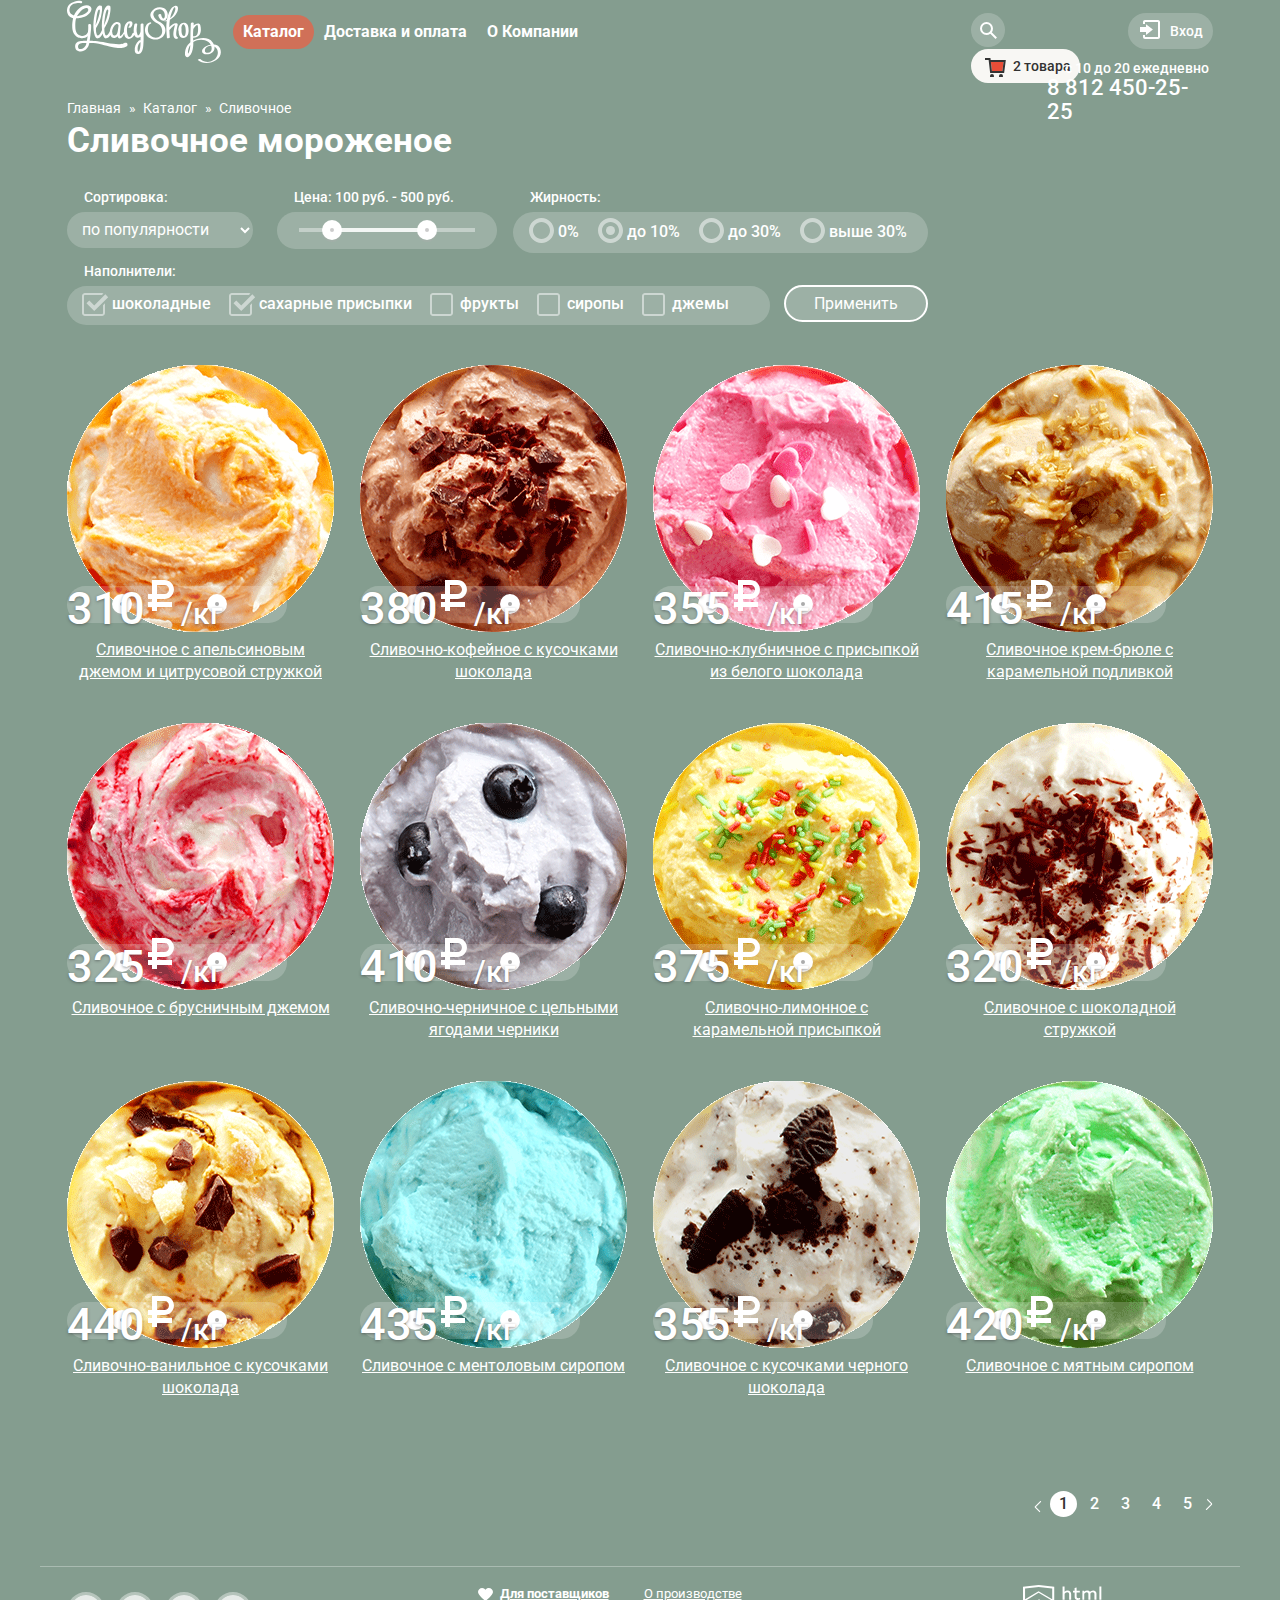
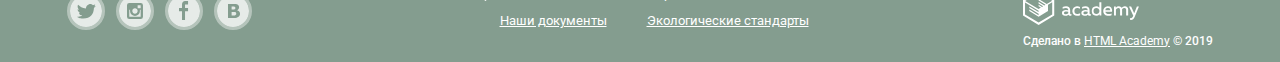
==== commit 73aa11ee: "изменяет фильтры" ====
--- a/catalog.html
+++ b/catalog.html
@@ -63,54 +63,85 @@
       <ul class="page-navigation">
         <li><a href="index.html">Главная</a><span class="arrow">&raquo;</span></li>
         <li><a href="#">Каталог</a><span class="arrow">&raquo;</span></li>
-        <li class="active"><a href="#">Сливочное</a></li>
+        <li class="breadcrumbs-current">Сливочное</li>
       </ul>
     </nav>
     <h1 class="ice-cream-header">Сливочное мороженое</h1>
-    <form class="filters-section" action="https://echo.htmlacademy.ru" method="post">
-      <fieldset class="fieldset-sorting">
-        <legend class="sorting">Сортировка:</legend>
-          <label>
-            <select>
-              <option>по популярности</option>
-              <option>сначала недорогие</option>
-              <option>сначала дорогие</option>
-              <option>по жирности</option>
-            </select>
-          </label>
-      </fieldset>
-      <fieldset class="fieldset-price">
-        <legend class="price">Цена: 100 руб. - 500 руб.</legend>
-          <label for="price"></label>
-          <input type="range" id="price" class="input-price" name="range" min="100" max="500" step="1">
-      </fieldset>
-      <fieldset class="fieldset-fat-content">
-        <legend class="fat-content">Жирность:</legend>
-        <input type="radio" id="fat-content-0" name="fat-content" value="fat-content-0">
-        <label for="fat-content-0">0%</label>
-        <input type="radio" id="fat-content-under-10" name="fat-content" value="fat-content-under-10" checked>
-        <label for="fat-content-under-10">до 10%</label>
-        <input type="radio" id="fat-content-under-30" name="fat-content" value="fat-content-under-30">
-        <label for="fat-content-under-30">до 30%</label>
-        <input type="radio" id="fat-content-up-30" name="fat-content" value="fat-content-up-30">
-        <label for="fat-content-up-30">выше 30%</label>
-      </fieldset>
-      <fieldset class="fieldset-fillers">
-        <legend class="fillers">Наполнители:</legend>
-        <input type="checkbox" id="chololate" name="fillers" value="chocolate" checked>
-        <label for="chololate">шоколадные</label>
-        <input type="checkbox" id="sugar-powders" name="fillers" value="sugar-powders" checked>
-        <label for="sugar-powders">сахарные присыпки</label>
-        <input type="checkbox" id="fruits" name="fillers" value="fruits">
-        <label for="fruits">фрукты</label>
-        <input type="checkbox" id="syrups" name="fillers" value="syrups">
-        <label for="syrups">сиропы</label>
-        <input type="checkbox" id="jams" name="fillers" value="jams">
-        <label for="jams">джемы</label>
-      </fieldset>
-
-      <button class="button" type="submit">Применить</button>
-    </form>
+
+    <section class="filters">
+      <h2 class="visually-hidden">Фильтр товаров</h2>
+      <form class="filter" method="get" action="https://echo.htmlacademy.ru">
+        <fieldset class="filter-sorting">
+          <legend class="filter-sorting-legend">Сортировка:</legend>
+          <select class="sorting-select">
+            <option>по популярности</option>
+            <option>сначала недорогие</option>
+            <option>сначала дорогие</option>
+            <option>по жирности</option>
+          </select>
+        </fieldset>
+        <fieldset class="filter-price">
+          <legend class="filter-price-legend">Цена: 100 руб. - 500 руб.</legend>
+          <!--<label for="price"></label>
+          <input type="range" id="price" class="input-price" name="range" min="100" max="500" step="1">-->
+          <div class="price">
+            <div class="inner-price-1"></div>
+            <div class="inner-price-2"></div>
+          </div>
+        </fieldset>
+        <fieldset class="filter-fat">
+          <legend class="filter-fat-legend">Жирность:</legend>
+          <ul class="filter-fat-radio">
+            <li class="filter-option">
+              <input class="visually-hidden filter-input filter-input-radio" type="radio" name="fat-content" value="fat-content-0"
+                id="filter-fat-content-0">
+              <label class="filter-label" for="filter-fat-content-0">0%</label>
+            </li>
+            <li class="filter-option">
+              <input class="visually-hidden filter-input filter-input-radio" type="radio" name="fat-content" value="filter-fat-content-under-10"
+                id="filter-fat-content-under-10" checked>
+              <label class="filter-label" for="filter-fat-content-under-10">до 10%</label>
+            </li>
+            <li class="filter-option">
+              <input class="visually-hidden filter-input filter-input-radio" type="radio" name="fat-content" value="filter-fat-content-under-30"
+              id="filter-fat-content-under-30">
+              <label class="filter-label" for="filter-fat-content-under-30">до 30%</label>
+            </li>
+            <li class="filter-option">
+              <input class="visually-hidden filter-input filter-input-radio" type="radio" name="fat-content" value="filter-fat-content-up-30"
+              id="filter-fat-content-up-30">
+              <label class="filter-label" for="filter-fat-content-up-30">выше 30%</label>
+            </li>
+          </ul>
+        </fieldset>
+        <fieldset class="filter-fillers">
+          <legend class="filter-fillers-legend">Наполнители:</legend>
+          <ul class="filter-fillers-checkbox">
+            <li class="filter-option">
+              <input class="visually-hidden filter-input filter-input-checkbox" type="checkbox" name="fillers" id="filter-chocolate" checked>
+              <label class="filter-label" for="filter-chocolate">шоколадные</label>
+            </li>
+            <li class="filter-option">
+              <input class="visually-hidden filter-input filter-input-checkbox" type="checkbox" name="fillers" id="filter-sugar-powders" checked>
+              <label class="filter-label" for="filter-sugar-powders">сахарные присыпки</label>
+            </li>
+            <li class="filter-option">
+              <input class="visually-hidden filter-input filter-input-checkbox" type="checkbox" name="fillers" id="filter-fruits">
+              <label class="filter-label" for="filter-fruits">фрукты</label>
+            </li>
+            <li class="filter-option">
+              <input class="visually-hidden filter-input filter-input-checkbox" type="checkbox" name="fillers" id="filter-syrups">
+              <label class="filter-label" for="filter-syrups">сиропы</label>
+            </li>
+            <li class="filter-option">
+              <input class="visually-hidden filter-input filter-input-checkbox" type="checkbox" name="fillers" id="filter-jams">
+              <label class="filter-label" for="filter-jams">джемы</label>
+            </li>
+          </ul>
+        </fieldset>
+        <button type="submit" class="filter-button">Применить</button>
+      </form>
+    </section>
 
     <section class="main-ice-cream">
       <h2 class="visually-hidden ice-cream-assortment">Ассортимент мороженого</h2>
--- a/css/style.css
+++ b/css/style.css
@@ -183,7 +183,7 @@
 .user-navigation .search-navigation {
   padding: 17px;
 
-  background-color: #a0b5a9;
+  background-color: rgba(255, 255, 255, 0.2);
 
   background-image: url("../img/svg-gllacy/loupe.svg");
   background-repeat: no-repeat;
@@ -201,7 +201,7 @@
   padding: 10px;
   padding-left: 42px;
 
-  background-color: #9eb2a7;
+  background-color: rgba(255, 255, 255, 0.2);
   border-radius: 20px;
 }
 
@@ -234,7 +234,7 @@
   padding: 10px;
   padding-left: 42px;
 
-  background-color: #9eb2a7;
+  background-color: rgba(255, 255, 255, 0.2);
   border-radius: 20px;
 }
 
@@ -428,6 +428,10 @@
   background-color: #ffffff;
 }
 
+.breadcrumbs {
+  margin-top: 0;
+}
+
 .breadcrumbs .page-navigation {
   padding-left: 0;
 
@@ -522,121 +526,279 @@
 }
 
 .ice-cream-header {
-  margin-top: 0;
+  margin-top: 5px;
+  margin-bottom: 28px;
 
   font-size: 35px;
   line-height: 41px;
 }
 
-.filters-section {
+.filter {
   display: flex;
+  justify-content: space-between;
   flex-wrap: wrap;
-  margin-top: 45px;
+
+  width: 861px;
 
   line-height: 18px;
 }
 
-.filters-section .fieldset-sorting, .filters-section .fieldset-price, .filters-section .fieldset-fat-content, .filters-section .fieldset-fillers {
+.filter-sorting {
+  width: 194px;
+}
+
+.filter-price {
+  width: 220px;
+}
+
+.filter-fat-radio {
+  width: 415px;
+}
+
+.filter-fillers-checkbox {
+  width: 703px;
+}
+
+.filter-sorting,
+.filter-price,
+.filter-fat {
+  padding: 0;
+  margin: 0;
+  margin-bottom: 10px;
+
+  border: none;
+}
+
+.filter-fillers {
+  padding: 0;
+  margin: 0;
+
+  border: none;
+}
+
+.filter .filter-sorting,
+.filter .filter-price,
+.filter .filter-fillers {
   margin-right: 14px;
 }
 
-.filters-section .sorting, .filters-section .price, .filters-section .fat-content, .filters-section .fillers {
+.filter-sorting-legend,
+.filter-price-legend,
+.filter-fat-legend,
+.filter-fillers-legend {
+  margin-bottom: 7px;
+  margin-left: 17px;
+
   font-size: 14px;
   line-height: 16px;
 }
 
-.filters-section .fieldset-sorting {
+.sorting-select {
   position: relative;
 
-  margin-bottom: 37px;
-  padding-top: 7px;
-  padding-bottom: 3px;
-  padding-left: 7px;
-  width: 194px;
+  padding: 7px 11px 8px 11px;
+
+  line-height: 18px;
+
+  color: #ffffff;
+  background-color: rgba(255, 255, 255, 0.2);
+  border: none;
+  border-radius: 30px;
+
+  cursor: pointer;
+}
+
+.sorting-select::after {
+  position: absolute;
+  top: 10px;
+  right: 15px;
+
+  width: 11px;
+  height: 10px;
+
+
+  background-image: url("../img/svg-gllacy/icon-down-dir - Copy.svg");
+  background-repeat: no-repeat;
+  background-position: 0 0;
+}
+
+.sorting-select:hover {
+  color: #323232;
+}
+
+.price {
+  position: relative;
+
+  width: 220px;
+  height: 37px;
+
+  background-color: rgba(255, 255, 255, 0.2);
+  background-image: url("../img/svg-gllacy/filter-button.svg"), url("../img/svg-gllacy/filter-button.svg");
+  background-repeat: no-repeat;
+  background-position: 45px 8px, 140px 8px;
+  border-radius: 30px;
+
+  cursor: pointer;
+}
+
+.inner-price-1 {
+  position: absolute;
+  top: 16px;
+  left: 22px;
+
+  width: 176px;
+  height: 4px;
+
+  background-color: rgba(255, 255, 255, 0.4);
+}
+
+.inner-price-2 {
+  position: absolute;
+  top: 16px;
+  left: 58px;
+
+  width: 88px;
+  height: 4px;
+
+  background-color: rgba(255, 255, 255, 0.8);
+}
+
+.filter-fat-radio,
+.filter-fillers-checkbox {
+  display: flex;
+  padding: 0;
+  margin: 0;
+
+  list-style: none;
+  line-height: 18px;
 
   background-color: rgba(255, 255, 255, 0.2);
   border-radius: 30px;
-  border-color: transparent;
-}
-
-.fieldset-sorting .sorting {
+}
+
+.filter-fat-radio .filter-option {
+  padding: 11px 3px 12px 45px;
+}
+
+.filter-fillers-checkbox .filter-option {
+  padding: 9px 3px 12px 45px;
+}
+
+.filter-fat-radio .filter-option:last-child,
+.filter-fillers-checkbox .filter-option:last-child {
+  padding-right: 10px;
+}
+
+.filter-option .filter-label {
+  position: relative;
+  display: block;
+
+  cursor: pointer;
+  user-select: none;
+}
+
+.filter-input-radio + .filter-label::before {
   content: "";
 
   position: absolute;
-  top: -20px;
-  left: 15px;
-}
-
-.filters-section .fieldset-price {
-  position: relative;
-
-  margin-bottom: 37px;
-  padding-top: 7px;
-  padding-bottom: 3px;
-  padding-left: 15px;
-  padding-right: 0;
-  width: 220px;
-
-  background-color: rgba(255, 255, 255, 0.2);
-  border-radius: 30px;
-  border-color: transparent;
-}
-
-.fieldset-price .price {
-  content: "";
-
-  position: absolute;
-  top: -20px;
-  left: 15px;
-}
-
-.filters-section .fieldset-fat-content {
-  position: relative;
-
-  margin-bottom: 37px;
-  width: 415px;
-
-  background-color: rgba(255, 255, 255, 0.2);
-  border-radius: 30px;
-  border-color: transparent;
-}
-
-.fieldset-fat-content .fat-content  {
-  content: "";
-
-  position: absolute;
-  top: -20px;
-  left: 15px;
-}
-
-.filters-section .fieldset-fillers {
-  position: relative;
-
-  width: 703px;
-
-  background-color: rgba(255, 255, 255, 0.2);
-  border-radius: 30px;
-  border-color: transparent;
-}
-
-.fieldset-fillers .fillers  {
-  content: "";
-
-  position: absolute;
-  top: -20px;
-  left: 15px;
-}
-
-.filters-section .button {
-  padding: 5px;
+  top: -5px;
+  left: -29px;
+
+  width: 25px;
+  height: 25px;
+
+  background-image: url("../img/svg-gllacy/radio-off.svg");
+  background-repeat: no-repeat;
+  background-position: 0 0;
+
+  opacity: 0.5;
+}
+
+.filter-input-radio:checked + .filter-label::before {
+content: "";
+
+position: absolute;
+top: -5px;
+left: -29px;
+
+width: 25px;
+height: 25px;
+
+background-image: url("../img/svg-gllacy/radio-on.svg");
+background-repeat: no-repeat;
+background-position: 0 0;
+
+opacity: 0.5;
+}
+
+
+.filter-input-checkbox + .filter-label::before {
+content: "";
+position: absolute;
+top: -2px;
+left: -30px;
+
+width: 27px;
+height: 23px;
+
+background-image: url("../img/svg-gllacy/checkbox-off.svg");
+background-repeat: no-repeat;
+background-position: 0 0;
+
+opacity: 0.5;
+}
+
+.filter-input-checkbox:checked + .filter-label::before {
+content: "";
+
+position: absolute;
+top: -2px;
+left: -30px;
+
+width: 27px;
+height: 23px;
+
+background-image: url("../img/svg-gllacy/checkbox-on.svg");
+background-repeat: no-repeat;
+background-position: 0 0;
+
+opacity: 0.5;
+}
+
+.filter-input-radio + .filter-label:hover::before,
+.filter-input-checkbox + .filter-label:hover::before {
+  opacity: 1;
+}
+
+.filter-button {
+  margin-top: 22px;
+  padding: 5px 15px;
   width: 144px;
-
+  height: 37px;
+
+  font-size: 16px;
+  line-height: 18px;
   color: #ffffff;
   background-color: rgba(255, 255, 255, 0.2);
   border-radius: 30px;
   border: 2px solid #ffffff;
 
   cursor: pointer;
+}
+
+.filter-button:hover {
+  color: #323232;
+  border: none;
+  background-color:  #ffffff;
+}
+
+.filter-button:active {
+  height: 36px;
+
+  color: #323232;
+  border: none;
+  box-shadow: inset 0px 2px 1px 0 #696969;
+  background-color:  #ededed;
 }
 
 .promotion {
@@ -899,8 +1061,6 @@
 .about-gllacy-store {
   margin: 0 auto;
 
-
-
   font-size: 16px;
   color: #323232;
   background-image: url("../img/wafer-pattern.png");
@@ -1423,34 +1583,52 @@
   color: #fefefe;
 }
 
-
 /*div, section, article, a, ul, li, p, footer, header {
   outline: 1px solid red;
   }*/
 
-
-
-
-
-
-
-
-
-
-
-
-
-
-
-
-
-
-
-
-
-
-
-
-
-
-
+  /* Всплывающая форма */
+  .modal {
+    color: #323232;
+
+    background-color: #f8f7f4;
+  }
+
+  .modal-login {
+    position: fixed;
+    top: 338px;
+    left: 50%;
+
+    width: 478;
+    min-height: 200px;
+    padding: 20px 17px 25px 24px;
+
+    border-radius: 10px;
+  }
+
+
+
+
+
+
+
+
+
+
+
+
+
+
+
+
+
+
+
+
+
+
+
+
+
+
+
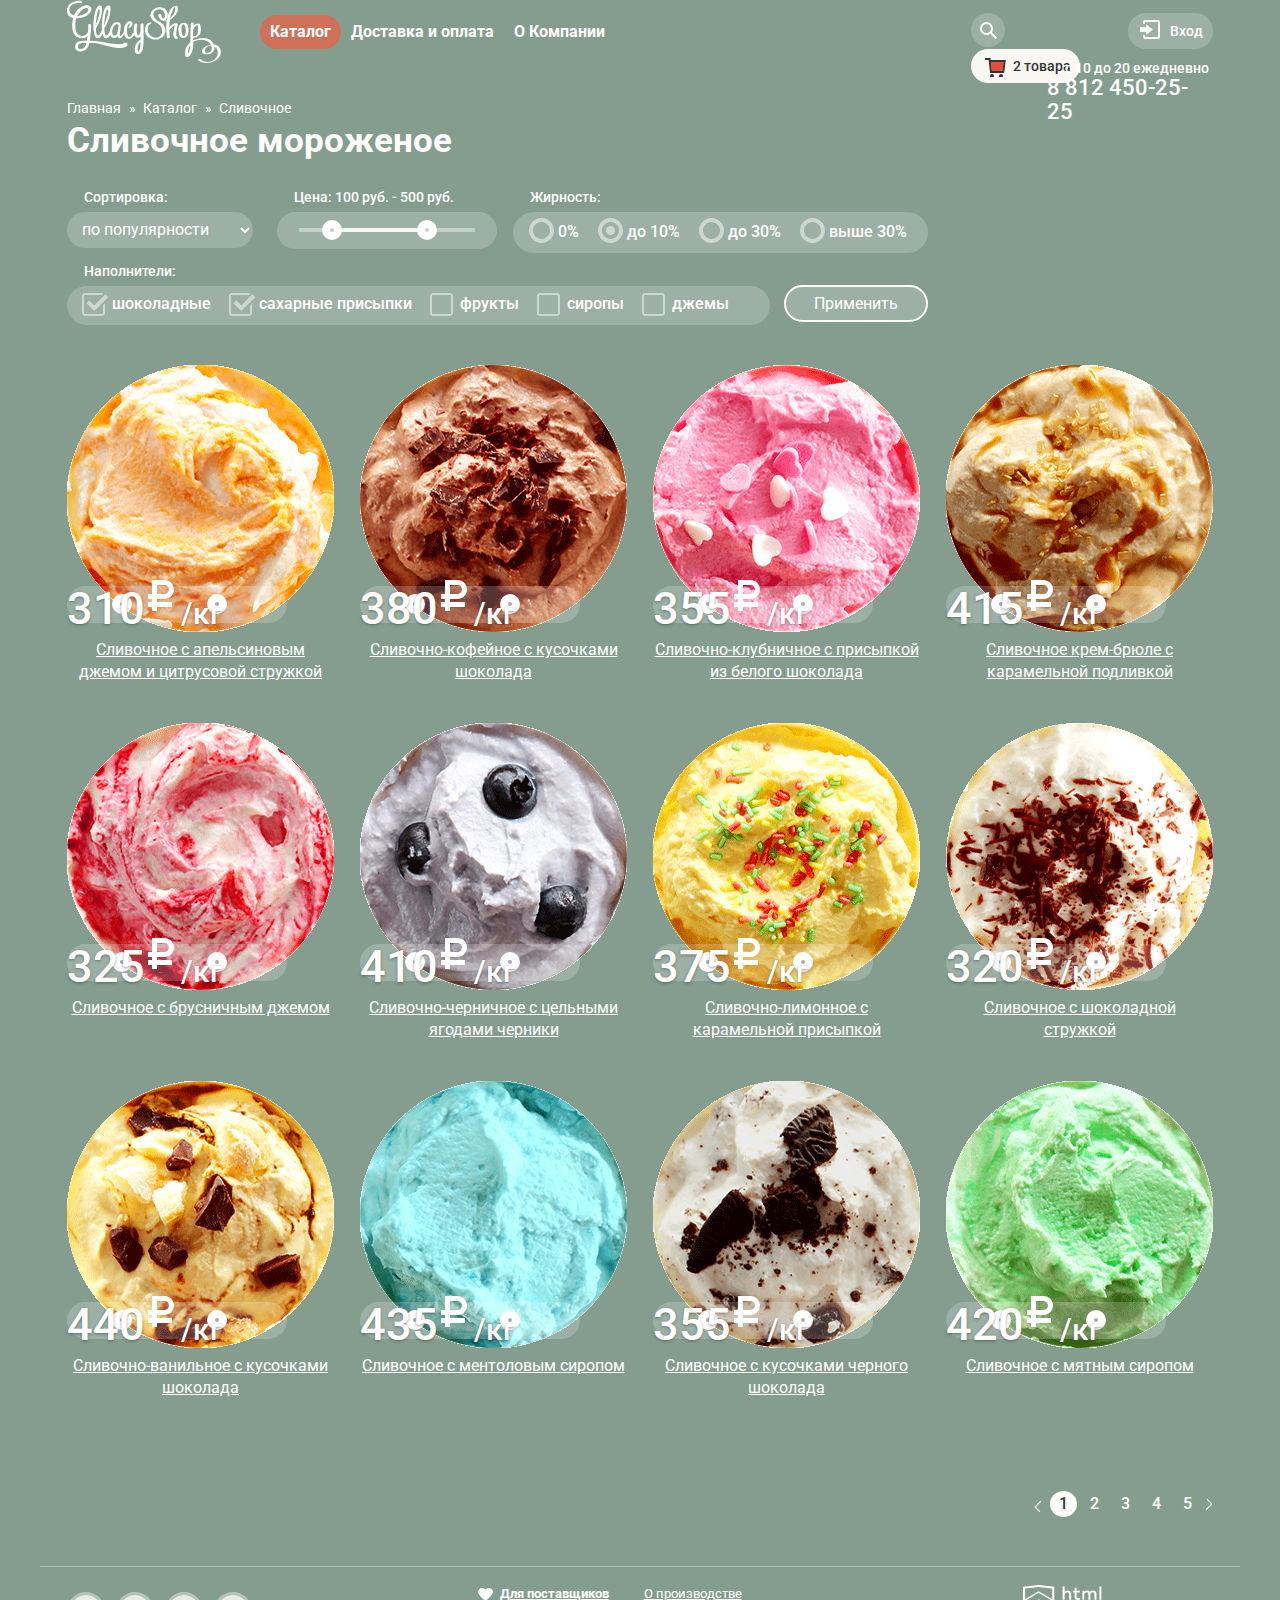
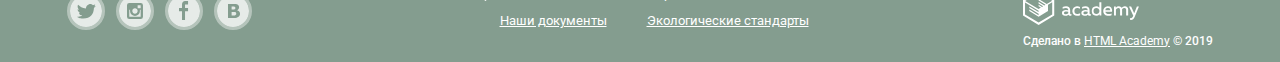
==== commit 5ae2650d: "изменяет стилизацию модалок" ====
--- a/catalog.html
+++ b/catalog.html
@@ -247,7 +247,7 @@
         <li>
           <a class="previous-page" href="#"></a>
         </li>
-        <li class="pagination-item active">
+        <li class="pagination-item current">
           <a href="#">1</a>
         </li>
         <li class="pagination-item">
--- a/css/style.css
+++ b/css/style.css
@@ -5,6 +5,8 @@
 }
 
 body {
+  min-width: 960px;
+
   font-size: 18px;
   line-height: 1.2;
   font-family: Roboto, "Arial", sans-serif;
@@ -91,10 +93,6 @@
   margin: 0 auto;
   padding: 0 27px;
   width: 1146px;
-
-  /*width: 900px;     iz demki
-  margin: 0 auto;
-  padding: 0 20px;*/
 }
 
 .main-header {
@@ -103,6 +101,8 @@
 }
 
 .main-navigation {
+  position: relative;
+
   display: flex;
   justify-content: space-between;
 
@@ -118,6 +118,8 @@
 }
 
 .site-navigation {
+  content: "";
+
   position: absolute;
   top: 0;
   left: 193px;
@@ -128,6 +130,24 @@
 
   width: 355px;
   margin-top: 15px;
+}
+
+.site-navigation .catalog {
+  position: relative;
+}
+
+.catalog .modal-new-items {
+  content: "";
+
+  position: absolute;
+  top: 38px;
+  left: 15px;
+
+  /*display: none;*/
+  width: 143px;
+
+  list-style: none;
+  border-radius: 5px;
 }
 
 .site-navigation a {
@@ -159,6 +179,8 @@
 }
 
 .user-navigation {
+  position: relative;
+
   display: flex;
   flex-wrap: wrap;
   justify-content: space-between;
@@ -187,7 +209,7 @@
 
   background-image: url("../img/svg-gllacy/loupe.svg");
   background-repeat: no-repeat;
-  background-position: 50% 50%;
+  background-position: 55% 50%;
   border-radius: 50%;
 }
 
@@ -285,6 +307,201 @@
   background-image: url("../img/svg-gllacy/basket-red.svg");
   background-repeat: no-repeat;
   background-position: 0 0;
+}
+
+.modal {
+  z-index: 40;
+
+  color: #323232;
+  background-color: #f8f7f4;
+}
+
+.modal-search {
+  content: "";
+
+  position: absolute;
+  top: 37px;
+  right: 207px;
+
+  display: none;
+  width: 341px;
+
+  box-shadow: 0px 20px 20px 0 rgba(0, 0, 0, 0.4);
+  border-radius: 5px;
+}
+
+.modal-search input[type="search"] {
+  margin-left: 15px;
+  padding: 6px 145px 5px 15px;
+  box-sizing: border-box;
+
+  color: #323232;
+  font-family: "Roboto 500", "Arial", sans-serif;
+  font-size: 14px;
+  line-height: 24px;
+  font-weight: normal;
+
+  border: solid 1px rgba(178, 178, 178, 0.52);
+  background-color: #ffffff;
+
+  border-radius: 3px;
+}
+
+input[type="search"]::-moz-placeholder {
+  color: #999999;
+ }
+ input[type="search"]::-webkit-input-placeholder { color: #999999;}
+ input[type="search"]:-ms-input-placeholder { color: #999999; }
+ input[type="search"]::-ms-input-placeholder { color: #999999; }
+ input[type="search"]::placeholder { color: #999999;
+}
+
+.search-navigation:hover + .modal-search {
+  display: block;
+}
+
+.modal-login {
+  content: "";
+
+  position: absolute;
+  top: 38px;
+  right: 115px;
+
+  display: none;
+  width: 276px;
+
+  box-shadow: 0px 20px 20px 0 rgba(0, 0, 0, 0.4);
+  border-radius: 5px;
+}
+
+.modal-login input[type="email"] {
+  margin-left: 15px;
+  padding: 6px 83px 10px 18px;
+  box-sizing: border-box;
+
+  color: #323232;
+  font-family: "Roboto 500", "Arial", sans-serif;
+  font-size: 14px;
+  line-height: 24px;
+  font-weight: normal;
+
+  border: solid 1px rgba(178, 178, 178, 0.52);
+  background-color: #ffffff;
+
+  border-radius: 3px;
+}
+
+input[type="email"]::-moz-placeholder {
+  color: #999999;
+ }
+ input[type="email"]::-webkit-input-placeholder { color: #999999;}
+ input[type="email"]:-ms-input-placeholder { color: #999999; }
+ input[type="email"]::-ms-input-placeholder { color: #999999; }
+ input[type="email"]::placeholder { color: #999999;
+}
+
+.modal-login input[type="password"] {
+  margin-left: 15px;
+  padding: 6px 83px 10px 18px;
+  box-sizing: border-box;
+
+  color: #323232;
+  font-family: "Roboto 500", "Arial", sans-serif;
+  font-size: 14px;
+  line-height: 24px;
+  font-weight: normal;
+
+  border: solid 1px rgba(178, 178, 178, 0.52);
+  background-color: #ffffff;
+
+  border-radius: 3px;
+}
+
+input[type="password"]::-moz-placeholder {
+  color: #999999;
+ }
+ input[type="password"]::-webkit-input-placeholder { color: #999999;}
+ input[type="password"]:-ms-input-placeholder { color: #999999; }
+ input[type="password"]::-ms-input-placeholder { color: #999999; }
+ input[type="password"]::placeholder { color: #999999;
+}
+
+.modal-login input:hover,
+.modal-search input:hover {
+  border: solid 2px rgba(154, 154, 154, 0.52);
+}
+
+.modal-login input:focus,
+.modal-search input:focus {
+  border: solid 2px rgba(46, 136, 228, 0.52);
+}
+
+.login-help {
+  display: flex;
+  flex-wrap: wrap;
+  justify-content: space-between;
+}
+
+.login-help a {
+  font-size: 14px;
+  line-height: 20px;
+  font-family: "Roboto 500", "Arial", sans-serif;
+  font-weight: normal;
+  font-weight: normal;
+  color: #323232;
+  text-decoration: underline;
+}
+
+.login-help a:hover,
+.login-help a:active {
+  color: #e84d37;
+}
+
+.login-button {
+  margin-top: 25px;
+  margin-left: 20px;
+
+  width: 100px;
+  height: 44px;
+
+  font-size: 18px;
+  line-height: 24px;
+  font-weight: bold;
+  box-shadow: 0px 1px 2px 0 #ac1000;
+  color: #fefefe;
+
+  background-image: linear-gradient(to top, #e74a35, #f26843);
+  border: none;
+  border-radius: 20px;
+
+  cursor: pointer;
+}
+
+.login-button:hover {
+  background: linear-gradient(to bottom, #f58669 0%, #ec6f5e 100%);
+  box-shadow: 0 2px 2px rgba(172, 16, 0, 1);
+}
+
+.login-button:active {
+  background: linear-gradient(to bottom, #d84732 0%, #e1613e 100%);
+  box-shadow: inset 0 2px 2px rgba(172, 16, 0, 1);
+}
+
+.login-navigation:hover + .modal-login {
+  display: block;
+}
+
+.modal-feedback {
+  position: fixed;
+  top: 250px;
+  left: 50%;
+  z-index: 40;
+
+  width: 478;
+  min-height: 200px;
+  padding: 20px 17px 25px 24px;
+
+  border-radius: 10px;
 }
 
 .schedule {
@@ -504,27 +721,6 @@
   background-color: #f6b5a5;
 }*/
 
-.modal-search {
-  background-color: #f8f7f4;
-  display: none;
-
-  width: 341px;
-}
-
-.modal-login {
-  display: none;
-  width: 272px;
-
-  background-color: #f8f7f4;
-}
-
-.modal-call-back {
-  display: none;
-  width: 474px;
-
-  background-color: #f8f7f4;
-}
-
 .ice-cream-header {
   margin-top: 5px;
   margin-bottom: 28px;
@@ -1405,6 +1601,16 @@
   cursor: pointer;
 }
 
+.address .button:hover {
+  background: linear-gradient(to bottom, #f58669 0%, #ec6f5e 100%);
+  box-shadow: 0 2px 2px rgba(172, 16, 0, 1);
+}
+
+.address .button:active {
+  background: linear-gradient(to bottom, #d84732 0%, #e1613e 100%);
+  box-shadow: inset 0 2px 2px rgba(172, 16, 0, 1);
+}
+
 .pagination-list {
   margin-bottom: 30px;
 }
@@ -1447,7 +1653,7 @@
   background-color: #ffffff;
 }
 
-.pagination .active a {
+.pagination .current a {
   width: 27px;
   height: 22px;
 
@@ -1583,52 +1789,33 @@
   color: #fefefe;
 }
 
-/*div, section, article, a, ul, li, p, footer, header {
+  /*div, section, article, a, ul, li, p, footer, header {
   outline: 1px solid red;
   }*/
 
-  /* Всплывающая форма */
-  .modal {
-    color: #323232;
-
-    background-color: #f8f7f4;
-  }
-
-  .modal-login {
-    position: fixed;
-    top: 338px;
-    left: 50%;
-
-    width: 478;
-    min-height: 200px;
-    padding: 20px 17px 25px 24px;
-
-    border-radius: 10px;
-  }
-
-
-
-
-
-
-
-
-
-
-
-
-
-
-
-
-
-
-
-
-
-
-
-
-
-
-
+
+
+
+
+
+
+
+
+
+
+
+
+
+
+
+
+
+
+
+
+
+
+
+
+
+
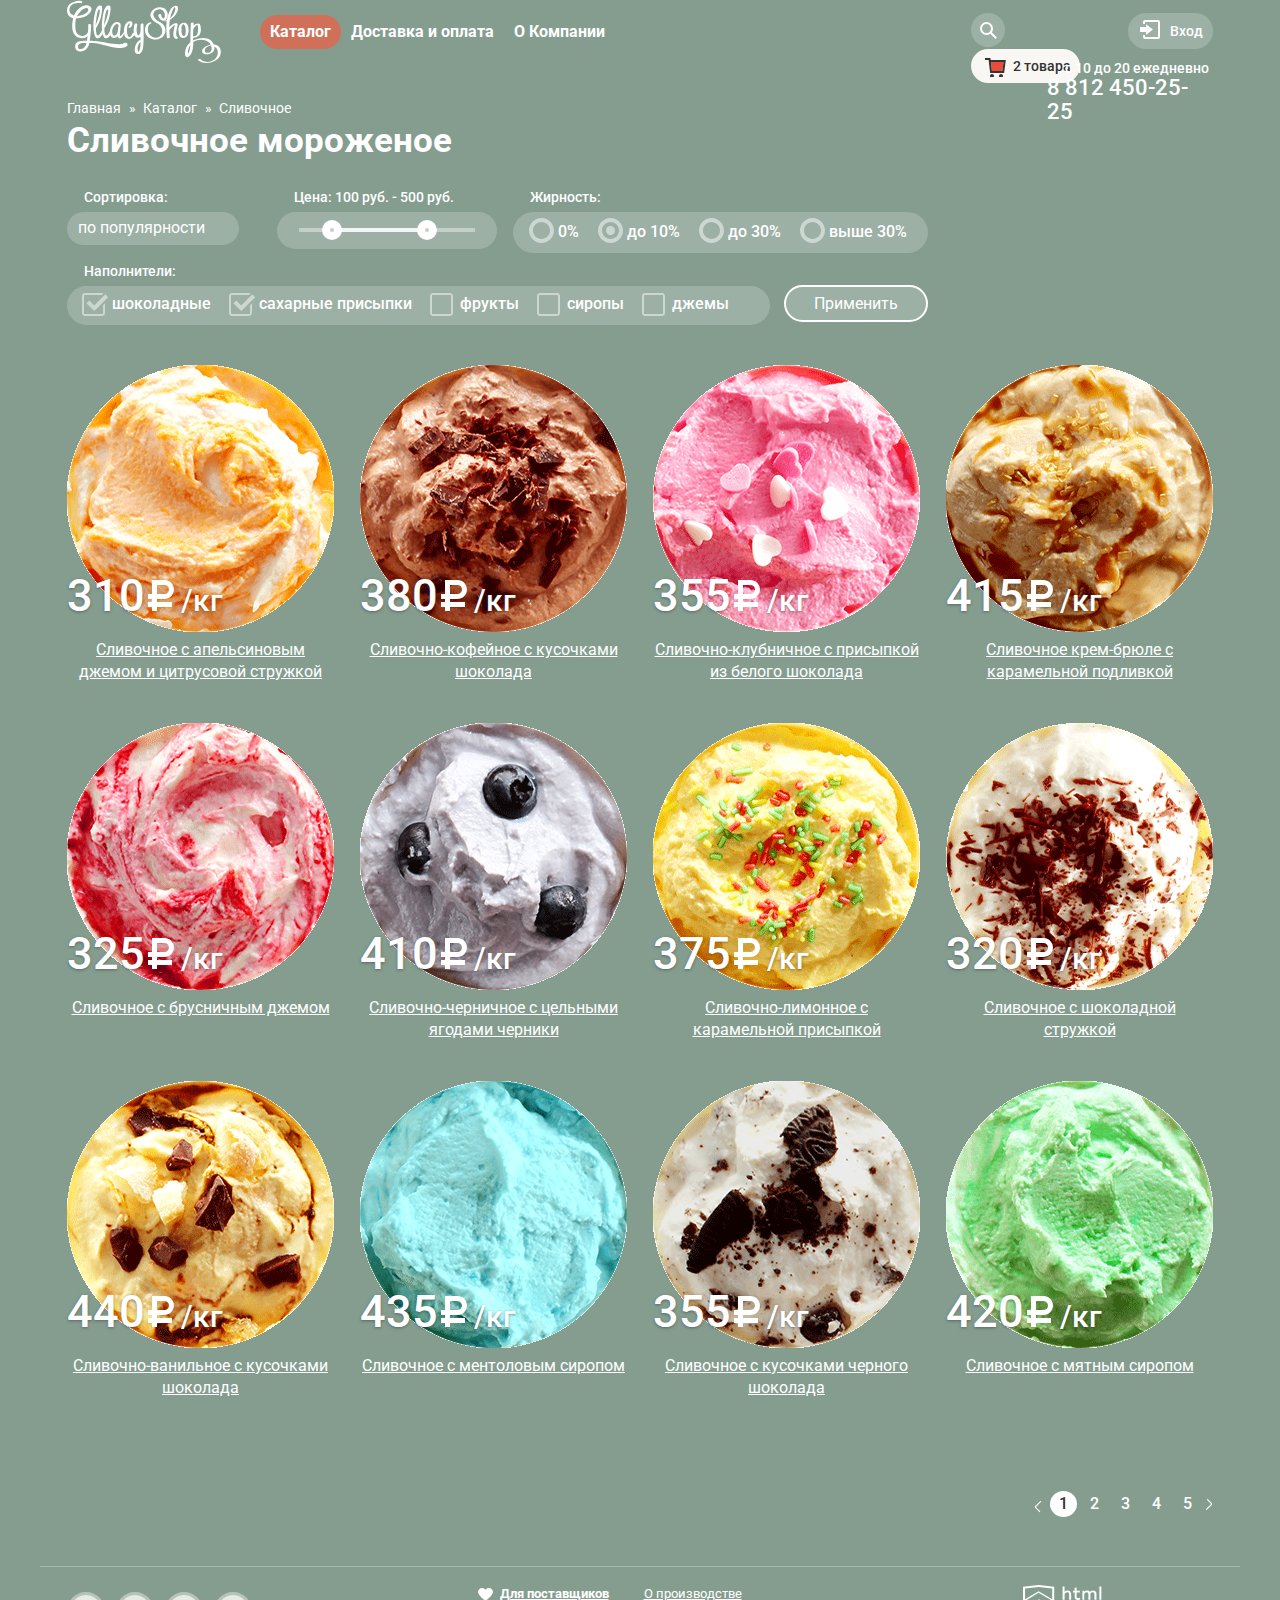
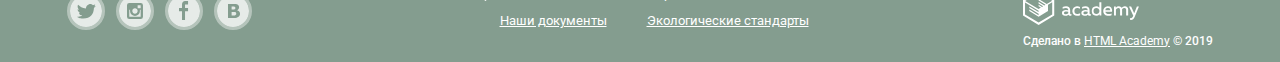
==== commit 07c7c705: "стилизует .sorting-select" ====
--- a/catalog.html
+++ b/catalog.html
@@ -82,9 +82,7 @@
         </fieldset>
         <fieldset class="filter-price">
           <legend class="filter-price-legend">Цена: 100 руб. - 500 руб.</legend>
-          <!--<label for="price"></label>
-          <input type="range" id="price" class="input-price" name="range" min="100" max="500" step="1">-->
-          <div class="price">
+          <div class="inner-price">
             <div class="inner-price-1"></div>
             <div class="inner-price-2"></div>
           </div>
--- a/css/style.css
+++ b/css/style.css
@@ -792,7 +792,7 @@
 .sorting-select {
   position: relative;
 
-  padding: 7px 11px 8px 11px;
+  padding: 7px 17px 8px 11px;
 
   line-height: 18px;
 
@@ -801,19 +801,23 @@
   border: none;
   border-radius: 30px;
 
+  -moz-appearance: none;
+  -webkit-appearance: none;
+
   cursor: pointer;
 }
 
 .sorting-select::after {
+  content: "";
+
   position: absolute;
   top: 10px;
-  right: 15px;
+  right: 35px;
 
   width: 11px;
   height: 10px;
 
-
-  background-image: url("../img/svg-gllacy/icon-down-dir - Copy.svg");
+  background-image: url("../img/svg-gllacy/icon-down-dir.svg");
   background-repeat: no-repeat;
   background-position: 0 0;
 }
@@ -822,7 +826,7 @@
   color: #323232;
 }
 
-.price {
+.inner-price {
   position: relative;
 
   width: 220px;
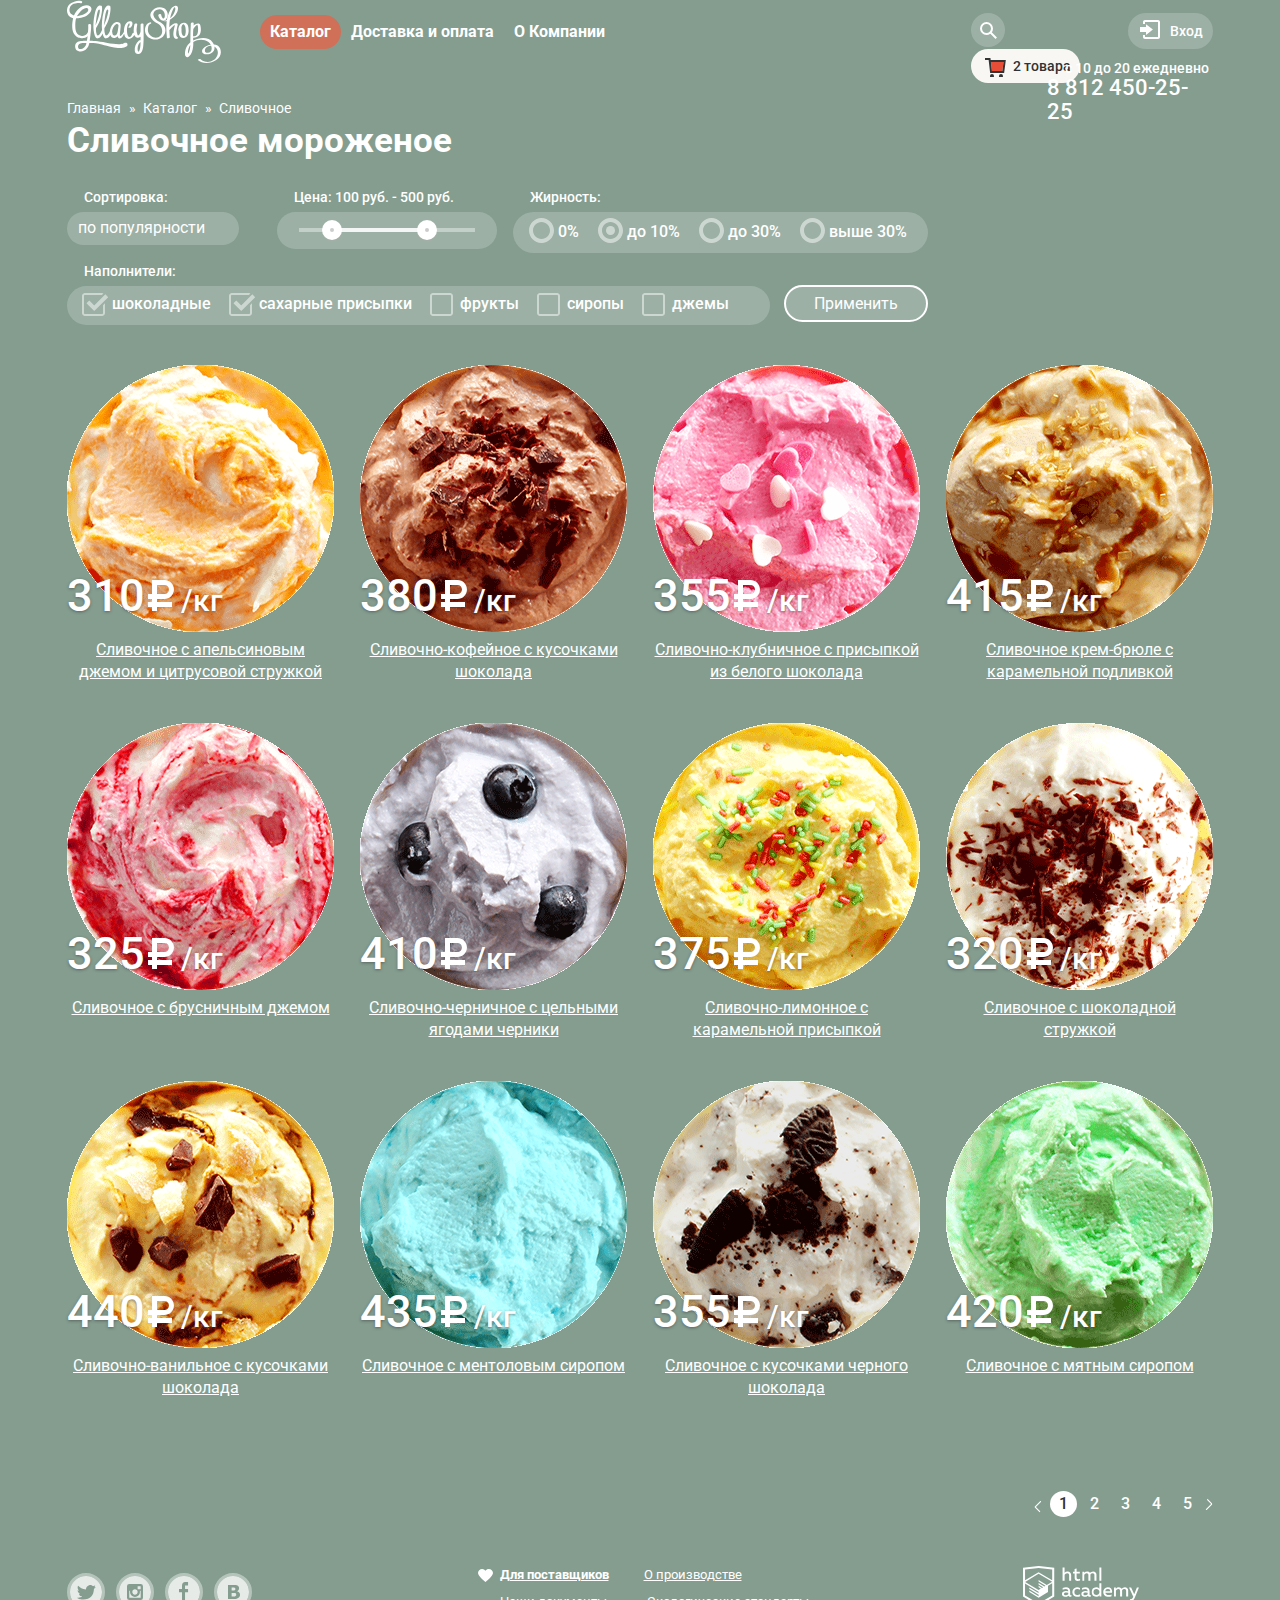
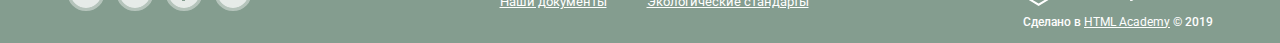
==== commit 0b7b07cc: "убирает лишний класс у футера в каталоге" ====
--- a/catalog.html
+++ b/catalog.html
@@ -268,7 +268,7 @@
 
   </main>
 
-  <footer class="container catalog">
+  <footer class="container">
     <div class="main-footer">
         <div class="footer-social">
             <a href="https://twitter.com" class="social-icon social-icon-twitter" aria-label="Глейси в Твиттере">
--- a/css/style.css
+++ b/css/style.css
@@ -356,7 +356,7 @@
  input[type="search"]::placeholder { color: #999999;
 }
 
-.search-navigation:hover + .modal-search {
+.user-search-navigation:hover .modal-search {
   display: block;
 }
 
@@ -487,7 +487,7 @@
   box-shadow: inset 0 2px 2px rgba(172, 16, 0, 1);
 }
 
-.login-navigation:hover + .modal-login {
+.user-login-navigation:hover .modal-login {
   display: block;
 }
 
@@ -809,7 +809,6 @@
 
 .sorting-select::after {
   content: "";
-
   position: absolute;
   top: 10px;
   right: 35px;
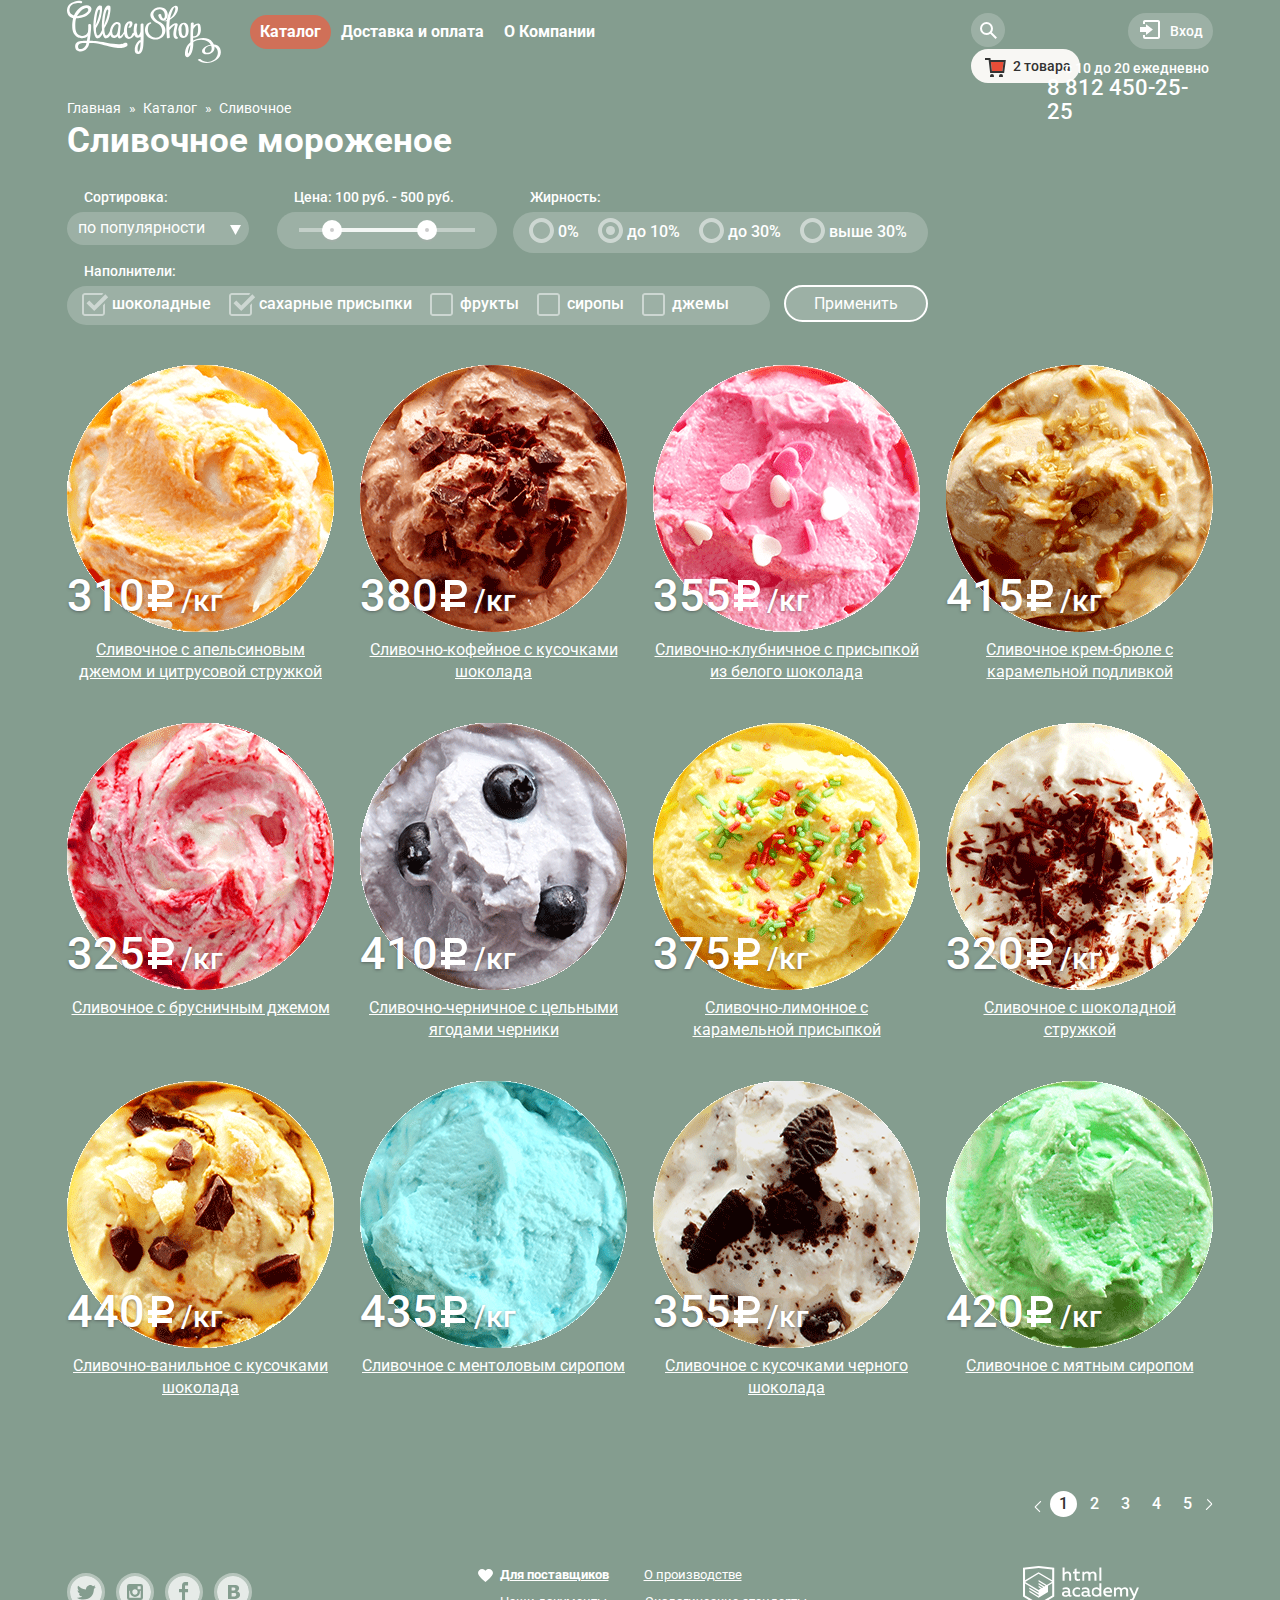
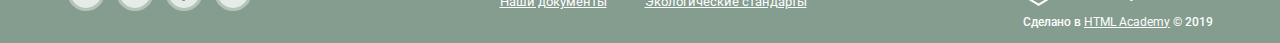
==== commit ef91b477: "создает форму "Товары корзины" и выпадашку для каталога" ====
--- a/catalog.html
+++ b/catalog.html
@@ -27,31 +27,34 @@
       <ul class="user-navigation">
         <li><a href="#" aria-label="Поиск" class="search-navigation"><span class="visually-hidden">Поиск</span></a></li>
         <li><a href="#" aria-label="Вход" class="login-navigation">Вход</a></li>
-        <li><a href="#" aria-label="Корзина" class="purchase-done-navigation"><span class="visually-hidden">Корзина</span>2 товара</a></li>
+        <li class="modal-purchase-done-navigation">
+          <a href="#" aria-label="Корзина" class="purchase-done-navigation"><span class="visually-hidden">Корзина</span>2 товара</a>
+          <section class="modal modal-enumeration-of-orders">
+            <h2 class="visually-hidden">Количество заказанных товаров</h2>
+            <table class="ordered-goods">
+              <tr class="modal-orange-jam">
+                <td class="modal-delete-1">удалить товар из корзины</td>
+                <td class="ice-cream-description orange-jam">Пломбир с апельсиновым джемом</td>
+                <td class="weight-price-1">1,5 кг х <span class="unit-price">200 руб.</span></td>
+                <td class="total-price-1">300 руб.</td>
+              </tr>
+              <tr class="modal-white-chocolate-powder">
+                <td class="modal-delete-2">удалить товар из корзины</td>
+                <td class="ice-cream-description white-chocolate-powder">Клубничный пломбир с присыпкой из белого шоколада</td>
+                <td class="weight-price-2">1,5 кг х <span class="unit-price">300 руб.</span></td>
+                <td class="total-price-2">450 руб.</td>
+              </tr>
+              <tr>
+                <td colspan="4" class="total-price">Итого: 750 руб.</td>
+              </tr>
+            </table>
+            <div class="modal-enumeration-of-orders-button">
+              <button class="modal-orders-button" type="submit">Оформить заказ</button>
+            </div>
+          </section>
+        </li>
       </ul>
-      <section class="enumeration-of-orders">
-        <h2 class="visually-hidden">Количество заказанных товаров</h2>
-        <table class="ordered-goods">
-          <tr>
-            <td class="delete">удалить товар из корзины</td>
-            <td class="ice-cream-icon"></td>
-            <td class="ice-cream-description">Пломбир с апельсиновым джемом</td>
-            <td class="weight-price">1,5 кг х 200 руб.</td>
-            <td class="unit-price">300 руб.</td>
-          </tr>
-          <tr>
-            <td class="delete">удалить товар из корзины</td>
-            <td class="ice-cream-icon"></td>
-            <td class="ice-cream-description">Клубничный пломбир с присыпкой из белого шоколада</td>
-            <td class="weight-price">1,5 кг х 300 руб.</td>
-            <td class="unit-price">450 руб.</td>
-          </tr>
-          <tr>
-            <td colspan="4" class="total-price">Итого: 750 руб.</td>
-          </tr>
-        </table>
-        <button type="submit">Оформить заказ</button>
-      </section>
+
     </nav>
     <p class="schedule"><span class="schedule-hour">с 10 до 20 ежедневно</span> <a href="tel:+78124502525">8 812 450-25-25</a></p>
 
--- a/css/style.css
+++ b/css/style.css
@@ -122,7 +122,7 @@
 
   position: absolute;
   top: 0;
-  left: 193px;
+  left: 183px;
 
   display: flex;
   justify-content: space-between;
@@ -134,20 +134,8 @@
 
 .site-navigation .catalog {
   position: relative;
-}
-
-.catalog .modal-new-items {
-  content: "";
-
-  position: absolute;
-  top: 38px;
-  left: 15px;
-
-  /*display: none;*/
-  width: 143px;
-
-  list-style: none;
-  border-radius: 5px;
+
+  padding-bottom: 10px;
 }
 
 .site-navigation a {
@@ -198,7 +186,6 @@
   margin-left: 8px;
   padding: 5px 10px;
 
-  vertical-align: middle;
   color: #ffffff;
 }
 
@@ -310,10 +297,66 @@
 }
 
 .modal {
-  z-index: 40;
-
   color: #323232;
   background-color: #f8f7f4;
+}
+
+.modal-list-new-items {
+  content: "";
+
+  position: absolute;
+  top: 40px;
+  left: 0;
+
+  display: none;
+  padding-left: 6px;
+  padding-right: 9px;
+  width: 128px;
+
+  list-style: none;
+  box-shadow: 0px 20px 20px 0 rgba(0, 0, 0, 0.4);
+  border-radius: 5px;
+}
+
+.catalog:hover .modal-list-new-items {
+  display: block;
+}
+
+.title-new-items {
+  padding-top: 13px;
+  padding-bottom: 13px;
+  padding-left: 15px;
+  font-size: 14px;
+  line-height: 16px;
+  font-weight: bold;
+  color: #323232;
+
+  border-bottom: 1px solid #d1d0ce;
+}
+
+.modal-list-new-items a {
+  display: block;
+  padding-left: 15px;
+
+  color: #323232;
+  font-family: "Roboto 400", "Arial", sans-serif;
+  font-size: 14px;
+  line-height: 16px;
+  font-weight: normal;
+
+  border-radius: 0;
+}
+
+.modal-list-new-items .melorin {
+  padding-bottom: 15px;
+}
+
+.modal-list-new-items a:hover {
+  background-color: #fbded8;
+}
+
+.modal-list-new-items a:active {
+  background-color: #f6b5a5;
 }
 
 .modal-search {
@@ -322,6 +365,7 @@
   position: absolute;
   top: 37px;
   right: 207px;
+  z-index: 20;
 
   display: none;
   width: 341px;
@@ -366,6 +410,7 @@
   position: absolute;
   top: 38px;
   right: 115px;
+  z-index: 20;
 
   display: none;
   width: 276px;
@@ -428,12 +473,14 @@
 
 .modal-login input:hover,
 .modal-search input:hover {
-  border: solid 2px rgba(154, 154, 154, 0.52);
+  outline: solid 1px rgba(154, 154, 154, 0.52);
+  border: solid 1px rgba(154, 154, 154, 0.52);
 }
 
 .modal-login input:focus,
 .modal-search input:focus {
-  border: solid 2px rgba(46, 136, 228, 0.52);
+  outline: solid 1px rgba(46, 136, 228, 0.52);
+  border: solid 1px rgba(46, 136, 228, 0.52);
 }
 
 .login-help {
@@ -493,15 +540,376 @@
 
 .modal-feedback {
   position: fixed;
-  top: 250px;
+  top: 120px;
   left: 50%;
-  z-index: 40;
-
-  width: 478;
+  z-index: 0;
+
+  width: 437px;
   min-height: 200px;
+  margin-left: -220px;
   padding: 20px 17px 25px 24px;
 
   border-radius: 10px;
+}
+
+.modal-feedback .modal-close {
+  position: absolute;
+  top: 15px;
+  right: 15px;
+
+  width: 18px;
+  height: 17px;
+
+  font-size: 0;
+
+  background-image: url("../img/svg-gllacy/cross-big.svg");
+  background-repeat: no-repeat;
+  background-position: 0 0;
+  background-color: transparent;
+  border: 0;
+
+  cursor: pointer;
+}
+
+.modal-feedback .modal-answer {
+  margin-top: 0;
+
+  font-size: 24px;
+  line-height:28px;
+}
+
+.modal-feedback input[type="text"] {
+  width: 267px;
+  padding-top: 16px;
+  padding-bottom: 12px;
+  padding-left: 15px;
+  box-sizing: border-box;
+
+  color: #323232;
+  font-family: "Roboto 500", "Arial", sans-serif;
+  font-size: 16px;
+  line-height: 24px;
+  font-weight: normal;
+
+  border: solid 1px rgba(178, 178, 178, 0.52);
+  background-color: #ffffff;
+
+  border-radius: 3px;
+}
+
+.modal-feedback input[type="text"]::-moz-placeholder {
+  color: #999999;
+ }
+ .modal-feedback input[type="text"]::-webkit-input-placeholder { color: #999999;}
+ .modal-feedback input[type="text"]:-ms-input-placeholder { color: #999999; }
+ .modal-feedback input[type="text"]::-ms-input-placeholder { color: #999999; }
+ .modal-feedback input[type="text"]::placeholder { color: #999999;
+}
+
+.modal-feedback input[type="email"] {
+  width: 267px;
+  padding-top: 16px;
+  padding-bottom: 13px;
+  padding-left: 15px;
+  box-sizing: border-box;
+
+  color: #323232;
+  font-family: "Roboto 500", "Arial", sans-serif;
+  font-size: 16px;
+  line-height: 24px;
+  font-weight: normal;
+
+  border: solid 1px rgba(178, 178, 178, 0.52);
+  background-color: #ffffff;
+
+  border-radius: 3px;
+}
+
+.modal-feedback input[type="email"]::-moz-placeholder {
+  color: #999999;
+ }
+ .modal-feedback input[type="email"]::-webkit-input-placeholder { color: #999999;}
+ .modal-feedback input[type="email"]:-ms-input-placeholder { color: #999999; }
+ .modal-feedback input[type="email"]::-ms-input-placeholder { color: #999999; }
+ .modal-feedback input[type="email"]::placeholder { color: #999999;
+}
+
+.modal-feedback-textarea {
+  margin-bottom: 18px;
+}
+
+.modal-feedback .modal-textarea {
+  width: 428px;
+  min-height: 155px;
+  padding-top: 16px;
+  padding-bottom: 13px;
+  padding-left: 15px;
+  box-sizing: border-box;
+
+  color: #323232;
+  font-family: "Roboto 500", "Arial", sans-serif;
+  font-size: 16px;
+  line-height: 24px;
+  font-weight: normal;
+
+  border: solid 1px rgba(178, 178, 178, 0.52);
+  background-color: #ffffff;
+
+  border-radius: 3px;
+}
+
+.modal-feedback .modal-textarea::-moz-placeholder {
+  color: #999999;
+ }
+ .modal-feedback .modal-textarea::-webkit-input-placeholder { color: #999999;}
+ .modal-feedback .modal-textarea:-ms-input-placeholder { color: #999999; }
+ .modal-feedback .modal-textarea::-ms-input-placeholder { color: #999999; }
+ .modal-feedback .modal-textarea::placeholder { color: #999999;
+}
+
+.modal-feedback input:hover,
+.modal-feedback input:hover,
+.modal-feedback .modal-textarea:hover {
+  outline: solid 1px rgba(154, 154, 154, 0.52);
+  border: solid 1px rgba(154, 154, 154, 0.52);
+}
+
+.modal-feedback input:focus,
+.modal-feedback input:focus,
+.modal-feedback .modal-textarea:focus {
+  outline: solid 1px rgba(46, 136, 228, 0.52);
+  border: solid 1px rgba(46, 136, 228, 0.52);
+}
+
+.modal-feedback .modal-feedback-button {
+  display: flex;
+  justify-content: flex-end;
+}
+
+.modal-feedback-button .modal-button {
+  display: inline-block;
+  margin-right: 10px;
+  padding: 12px 44px;
+
+  font-weight: 600;
+  font-size: 18px;
+  line-height: 24px;
+  text-align: center;
+  color: #fefefe;
+  vertical-align: top;
+  text-decoration: none;
+  text-shadow: 0 2px 5px rgba(160, 32, 11, 0.76);
+
+  background: #f26843;
+  background: linear-gradient(to bottom, #f26843 0%, #e74a35 100%);
+  border-radius: 50px;
+  box-shadow: 0 2px 2px rgba(172, 16, 0, 0.64);
+  border: none;
+
+  cursor: pointer;
+}
+
+.modal-feedback-button .modal-button:hover {
+  background: linear-gradient(to bottom, #f58669 0%, #ec6f5e 100%);
+  box-shadow: 0 2px 2px rgba(172, 16, 0, 1);
+}
+
+.modal-feedback-button .modal-button:active {
+  background: linear-gradient(to bottom, #d84732 0%, #e1613e 100%);
+  box-shadow: inset 0 2px 2px rgba(172, 16, 0, 1);
+}
+
+.modal-enumeration-of-orders {
+  content: "";
+  position: absolute;
+  top: 40px;
+  right: 0;
+
+  display: none;
+  padding: 20px 15px 21px 16px;
+  width: 509px;
+  min-height: 242px;
+
+  color: #323232;
+  font-size: 13px;
+  line-height: 16px;
+  font-family: "Roboto 500", "Arial", sans-serif;
+  box-shadow: 0px 20px 20px 0 rgba(0, 0, 0, 0.4);
+  border-radius: 5px;
+}
+
+.ordered-goods {
+  position: relative;
+
+  width: 509px;
+
+  font-size: 13px;
+  line-height: 16px;
+  border-collapse: collapse;
+}
+
+.orange-jam {
+  padding-bottom: 20px;
+}
+
+.weight-price-1 {
+  padding-bottom: 25px;
+  padding-right: 50px;
+}
+
+.total-price-1 {
+  padding-bottom: 20px;
+  padding-right: 10px;
+}
+
+.white-chocolate-powder {
+  padding-bottom: 20px;
+
+  border-bottom: 1px solid #cacac7;
+}
+
+.weight-price-2 {
+  padding-bottom: 30px;
+
+  border-bottom: 1px solid #cacac7;
+}
+
+.total-price-2 {
+  padding-bottom: 30px;
+
+  border-bottom: 1px solid #cacac7;
+}
+
+.unit-price {
+  color: #999999;
+}
+
+.modal-delete-1 {
+  content: "";
+  position: absolute;
+  top: 12px;
+  left: 5px;
+
+  width: 11px;
+  height: 11px;
+
+  font-size: 0;
+
+  background-image: url("../img/svg-gllacy/cross-small.svg");
+  background-repeat: no-repeat;
+  background-position: 0 0;
+  background-color: transparent;
+  border: 0;
+
+  cursor: pointer;
+}
+
+.modal-delete-2 {
+  content: "";
+  position: absolute;
+  top:63px;
+  left: 5px;
+
+  width: 11px;
+  height: 11px;
+
+  font-size: 0;
+
+  background-image: url("../img/svg-gllacy/cross-small.svg");
+  background-repeat: no-repeat;
+  background-position: 0 0;
+  background-color: transparent;
+  border: 0;
+
+  cursor: pointer;
+}
+
+.ice-cream-description {
+  position: relative;
+
+  padding-left: 85px;
+}
+
+.ice-cream-description.orange-jam::before {
+  content: "";
+
+  position: absolute;
+  top: 0;
+  left: 30px;
+
+  width: 33px;
+  height: 33px;
+
+  background-image: url("../img/orange-jam.png");
+  background-repeat: no-repeat;
+  background-position: 0 0;
+}
+
+.ice-cream-description.white-chocolate-powder::before {
+  content: "";
+
+  position: absolute;
+  top: 0;
+  left: 30px;
+
+  width: 33px;
+  height: 33px;
+
+  background-image: url("../img/white-chocolate-powder.png");
+  background-repeat: no-repeat;
+  background-position: 0 0;
+}
+
+.total-price {
+  padding-top: 18px;
+
+  font-size: 15px;
+  line-height: 18px;
+  font-weight: bold;
+  text-align: right;
+}
+
+.modal-enumeration-of-orders-button .modal-orders-button {
+  content: "";
+
+  position: absolute;
+  right: 15px;
+  display: inline-block;
+  /*margin-top: 20px;
+  margin-left: 300px;*/
+  bottom: 30px;
+  padding: 12px 15px;
+
+  font-weight: 600;
+  font-size: 18px;
+  line-height: 24px;
+  text-align: center;
+  color: #fefefe;
+  vertical-align: top;
+  text-decoration: none;
+  text-shadow: 0 2px 5px rgba(160, 32, 11, 0.76);
+
+  background: #f26843;
+  background: linear-gradient(to bottom, #f26843 0%, #e74a35 100%);
+  border-radius: 50px;
+  box-shadow: 0 2px 2px rgba(172, 16, 0, 0.64);
+  border: none;
+
+  cursor: pointer;
+}
+
+.modal-enumeration-of-orders-button .modal-orders-button:hover {
+  background: linear-gradient(to bottom, #f58669 0%, #ec6f5e 100%);
+  box-shadow: 0 2px 2px rgba(172, 16, 0, 1);
+}
+
+.modal-enumeration-of-orders-button .modal-orders-button:active {
+  background: linear-gradient(to bottom, #d84732 0%, #e1613e 100%);
+  box-shadow: inset 0 2px 2px rgba(172, 16, 0, 1);
+}
+
+.modal-purchase-done-navigation:hover .modal-enumeration-of-orders {
+  display: block;
 }
 
 .schedule {
@@ -689,38 +1097,6 @@
   color: #ffbc9e;
 }
 
-/*.modal-new-items {
-  border-radius: 5px;
-
-  background-color: #f8f7f4;
-  list-style: none;
-}
-
-.list-new-items {
-  border-bottom: 1px solid #d1d0ce;
-  padding: 5px 10px;
-
-  color: #323232;
-  text-align: center;
-  list-style: none;
-}
-
-.modal-new-items a {
-  display: block;
-  padding: 5px 10px;
-
-  font-weight: normal;
-  color: #323232;
-}
-
-.modal-new-items li:not(:first-child) a:hover {
-  background-color: #fbded7;
-}
-
-.modal-new-items li:not(:first-child) a:active {
-  background-color: #f6b5a5;
-}*/
-
 .ice-cream-header {
   margin-top: 5px;
   margin-bottom: 28px;
@@ -740,7 +1116,32 @@
 }
 
 .filter-sorting {
+  position: relative;
+
   width: 194px;
+}
+
+.filter-sorting::after {
+  content: "";
+  position: absolute;
+  top: 13px;
+  right: 20px;
+
+  width: 11px;
+  height: 10px;
+
+  background-image: url("../img/svg-gllacy/icon-down-dir.svg");
+  background-repeat: no-repeat;
+  background-position: 0 0;
+
+  cursor: pointer;
+}
+
+.filter-sorting:hover::after {
+  color: #323232;
+  background-image: url("../img/svg-gllacy/icon-down-dir-hover.svg");
+  background-repeat: no-repeat;
+  background-position: 0 0;
 }
 
 .filter-price {
@@ -790,9 +1191,7 @@
 }
 
 .sorting-select {
-  position: relative;
-
-  padding: 7px 17px 8px 11px;
+  padding: 7px 27px 8px 11px;
 
   line-height: 18px;
 
@@ -807,19 +1206,6 @@
   cursor: pointer;
 }
 
-.sorting-select::after {
-  content: "";
-  position: absolute;
-  top: 10px;
-  right: 35px;
-
-  width: 11px;
-  height: 10px;
-
-  background-image: url("../img/svg-gllacy/icon-down-dir.svg");
-  background-repeat: no-repeat;
-  background-position: 0 0;
-}
 
 .sorting-select:hover {
   color: #323232;
@@ -933,6 +1319,7 @@
 
 .filter-input-checkbox + .filter-label::before {
 content: "";
+
 position: absolute;
 top: -2px;
 left: -30px;
@@ -1089,13 +1476,10 @@
   background-image: linear-gradient(to top, #ed705e, #f48569);
 }
 
-.promotion-raspberry a:active, .promotion-chocolate a:active {
+.promotion-raspberry a:active,
+.promotion-chocolate a:active {
   box-shadow: inset 0px 2px 2px 0 rgba(149, 39, 24, 0.46);
   background-image: linear-gradient(to top, #e0603e, #d84732);
-}
-
-.enumeration-of-orders {
-  display: none;
 }
 
 .best-choice, .main-ice-cream {
@@ -1781,7 +2165,7 @@
 }
 
 .inner-page .footer-info a:nth-child(3) {
-  margin-right: 37px;
+  margin-right: 35px;
 }
 
 .footer-copyright .copyright {
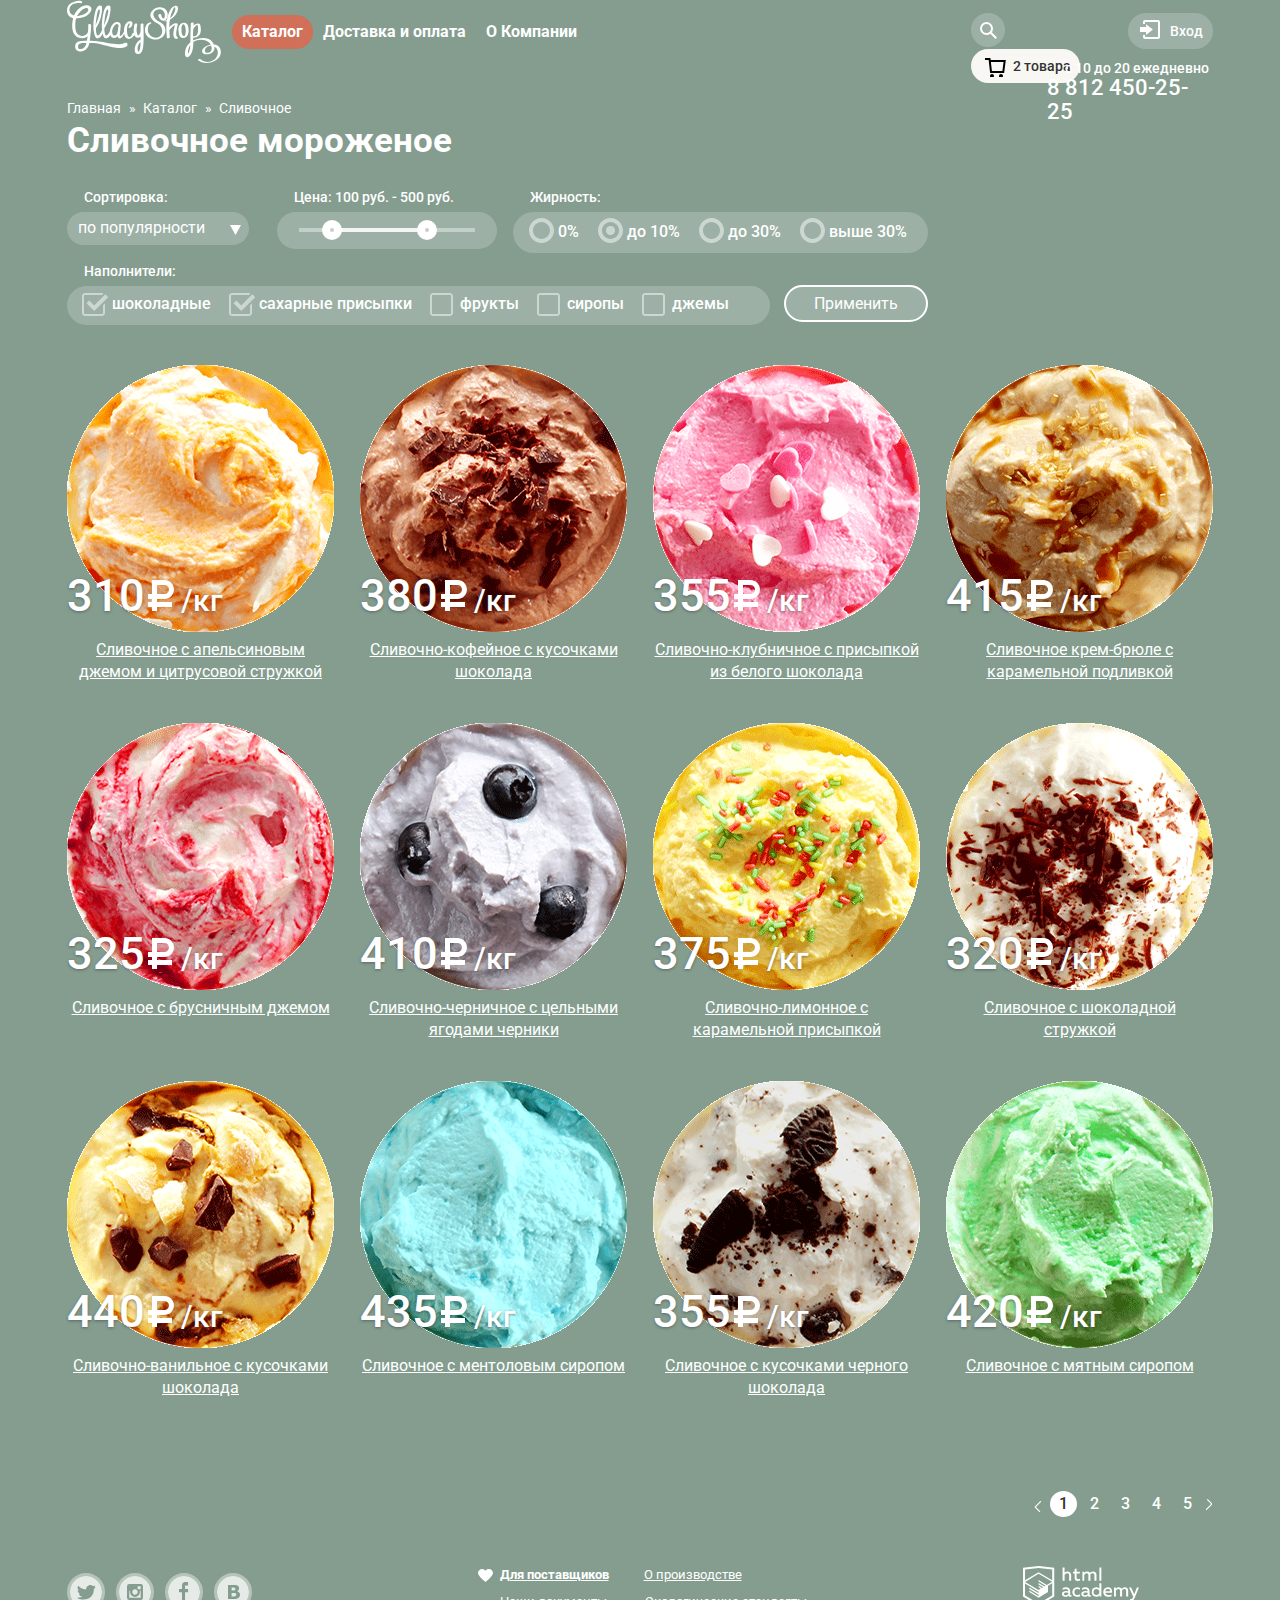
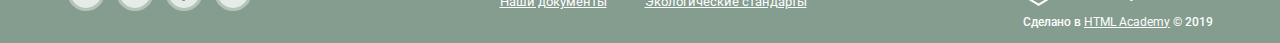
==== commit 96942015: "улучшает соответствие с макетом" ====
--- a/catalog.html
+++ b/catalog.html
@@ -20,13 +20,51 @@
         <img src="img/svg-gllacy/logo.svg" width="154" height="64" alt="Логотип магазина Gllacy">
       </a>
       <ul class="site-navigation">
-        <li class="catalog active"><a href="catalog.html">Каталог</a></li>
+        <li class="catalog active"><a href="catalog.html">Каталог</a>
+          <ul class="modal modal-list-new-items">
+            <li class="title-new-items">Новинки</li>
+            <li class="current-item"><a href="#">Сливочное</a></li>
+            <li><a href="#">Щербеты</a></li>
+            <li><a href="#">Фруктовый лед</a></li>
+            <li><a class="melorin" href="#">Мелорин</a></li>
+          </ul>
+        </li>
         <li class="delivery-payment"><a href="#">Доставка и оплата</a></li>
         <li class="about-company"><a href="#">О Компании</a></li>
       </ul>
       <ul class="user-navigation">
-        <li><a href="#" aria-label="Поиск" class="search-navigation"><span class="visually-hidden">Поиск</span></a></li>
-        <li><a href="#" aria-label="Вход" class="login-navigation">Вход</a></li>
+        <li class="user-search-navigation">
+          <a href="#" aria-label="Поиск" class="search-navigation"><span class="visually-hidden">Поиск</span></a>
+          <form class="modal modal-search" action="https://echo.htmlacademy.ru" method="post">
+            <p>
+              <label class="visually-hidden" for="search-navigation">Поиск</label>
+              <input class="search-navigation-user" id="search-navigation" type="search" name="search-navigation"
+                placeholder="Что ищем?">
+            </p>
+          </form>
+        </li>
+        <li class="user-login-navigation">
+          <a href="#" aria-label="Вход" class="login-navigation">Вход</a>
+          <form class="modal modal-login" action="https://echo.htmlacademy.ru" method="post">
+            <p>
+              <label class="visually-hidden" for="modal-email">Электронная почта</label>
+              <input class="login-modal-email" id="modal-email" type="email" name="login" placeholder="Электронная почта">
+            </p>
+            <p>
+              <label class="visually-hidden" for="user-password">Пароль</label>
+              <input class="login-modal-password" id="user-password" type="password" name="password" placeholder="Пароль">
+            </p>
+            <div class="login-help">
+              <button class="login-button" type="submit">
+                Войти
+              </button>
+              <p class="login-password-info">
+                <a class="restore" href="#">Забыли пароль?</a>
+                <a class="new-registration" href="#">Новая регистрация</a>
+              </p>
+            </div>
+          </form>
+        </li>
         <li class="modal-purchase-done-navigation">
           <a href="#" aria-label="Корзина" class="purchase-done-navigation"><span class="visually-hidden">Корзина</span>2 товара</a>
           <section class="modal modal-enumeration-of-orders">
--- a/css/style.css
+++ b/css/style.css
@@ -121,8 +121,7 @@
   content: "";
 
   position: absolute;
-  top: 0;
-  left: 183px;
+  left: 165px;
 
   display: flex;
   justify-content: space-between;
@@ -130,6 +129,7 @@
 
   width: 355px;
   margin-top: 15px;
+  /*margin-right: auto;*/
 }
 
 .site-navigation .catalog {
@@ -141,12 +141,12 @@
 .site-navigation a {
   display: inline-block;
   padding: 8px 10px;
-  border-radius: 20px;
 
   color: #ffffff;
   font-size: 16px;
   line-height: 18px;
   font-weight: bold;
+  border-radius: 20px;
 }
 
 .site-navigation a:hover {
@@ -291,11 +291,15 @@
   width: 21px;
   height: 19px;
 
-  background-image: url("../img/svg-gllacy/basket-red.svg");
+  background-image: url("../img/svg-gllacy/basket-purchase.svg");
   background-repeat: no-repeat;
   background-position: 0 0;
 }
 
+.purchase-done-navigation:hover::before {
+  background-image: url("../img/svg-gllacy/basket-red.svg");
+}
+
 .modal {
   color: #323232;
   background-color: #f8f7f4;
@@ -307,11 +311,11 @@
   position: absolute;
   top: 40px;
   left: 0;
+  z-index: 5;
 
   display: none;
-  padding-left: 6px;
-  padding-right: 9px;
-  width: 128px;
+  padding: 0;
+  width: 138px;
 
   list-style: none;
   box-shadow: 0px 20px 20px 0 rgba(0, 0, 0, 0.4);
@@ -325,7 +329,7 @@
 .title-new-items {
   padding-top: 13px;
   padding-bottom: 13px;
-  padding-left: 15px;
+  padding-left: 21px;
   font-size: 14px;
   line-height: 16px;
   font-weight: bold;
@@ -336,7 +340,7 @@
 
 .modal-list-new-items a {
   display: block;
-  padding-left: 15px;
+  padding-left: 21px;
 
   color: #323232;
   font-family: "Roboto 400", "Arial", sans-serif;
@@ -348,7 +352,7 @@
 }
 
 .modal-list-new-items .melorin {
-  padding-bottom: 15px;
+  padding-bottom: 8px;
 }
 
 .modal-list-new-items a:hover {
@@ -359,25 +363,33 @@
   background-color: #f6b5a5;
 }
 
+.current-item a,
+.current-item a:hover,
+.current-item a:active {
+  color: #ffffff;
+  background-color: #d07058;
+}
+
 .modal-search {
   content: "";
 
   position: absolute;
   top: 37px;
   right: 207px;
-  z-index: 20;
+  z-index: 5;
 
   display: none;
   width: 341px;
 
+  -webkit-box-shadow: 0px 20px 20px 0 rgba(0, 0, 0, 0.4);
+
   box-shadow: 0px 20px 20px 0 rgba(0, 0, 0, 0.4);
   border-radius: 5px;
 }
 
 .modal-search input[type="search"] {
   margin-left: 15px;
-  padding: 6px 145px 5px 15px;
-  box-sizing: border-box;
+  padding: 6px 135px 5px 15px;
 
   color: #323232;
   font-family: "Roboto 500", "Arial", sans-serif;
@@ -410,18 +422,20 @@
   position: absolute;
   top: 38px;
   right: 115px;
-  z-index: 20;
+  z-index: 5;
 
   display: none;
   width: 276px;
 
+  -webkit-box-shadow: 0px 20px 20px 0 rgba(0, 0, 0, 0.4);
   box-shadow: 0px 20px 20px 0 rgba(0, 0, 0, 0.4);
   border-radius: 5px;
 }
 
 .modal-login input[type="email"] {
   margin-left: 15px;
-  padding: 6px 83px 10px 18px;
+  padding: 6px 63px 10px 18px;
+  -webkit-box-sizing: border-box;
   box-sizing: border-box;
 
   color: #323232;
@@ -447,7 +461,8 @@
 
 .modal-login input[type="password"] {
   margin-left: 15px;
-  padding: 6px 83px 10px 18px;
+  padding: 6px 63px 10px 18px;
+  -webkit-box-sizing: border-box;
   box-sizing: border-box;
 
   color: #323232;
@@ -484,11 +499,15 @@
 }
 
 .login-help {
+  display: -webkit-box;
+  display: -ms-flexbox;
   display: flex;
-  flex-wrap: wrap;
-  justify-content: space-between;
-}
-
+  -ms-flex-wrap: wrap;
+      flex-wrap: wrap;
+  -webkit-box-pack: justify;
+      -ms-flex-pack: justify;
+          justify-content: space-between;
+}
 .login-help a {
   font-size: 14px;
   line-height: 20px;
@@ -514,8 +533,15 @@
   font-size: 18px;
   line-height: 24px;
   font-weight: bold;
-  box-shadow: 0px 1px 2px 0 #ac1000;
+  -webkit-box-shadow: 0px 1px 2px 0 #ac1000;
+          box-shadow: 0px 1px 2px 0 #ac1000;
   color: #fefefe;
+
+  background-image: -webkit-gradient(linear, left bottom, left top, from(#e74a35), to(#f26843));
+
+  background-image: -webkit-linear-gradient(bottom, #e74a35, #f26843);
+
+  background-image: -o-linear-gradient(bottom, #e74a35, #f26843);
 
   background-image: linear-gradient(to top, #e74a35, #f26843);
   border: none;
@@ -525,13 +551,21 @@
 }
 
 .login-button:hover {
+  background: -webkit-gradient(linear, left top, left bottom, from(#f58669), to(#ec6f5e));
+  background: -webkit-linear-gradient(top, #f58669 0%, #ec6f5e 100%);
+  background: -o-linear-gradient(top, #f58669 0%, #ec6f5e 100%);
   background: linear-gradient(to bottom, #f58669 0%, #ec6f5e 100%);
-  box-shadow: 0 2px 2px rgba(172, 16, 0, 1);
+  -webkit-box-shadow: 0 2px 2px rgba(172, 16, 0, 1);
+          box-shadow: 0 2px 2px rgba(172, 16, 0, 1);
 }
 
 .login-button:active {
+  background: -webkit-gradient(linear, left top, left bottom, from(#d84732), to(#e1613e));
+  background: -webkit-linear-gradient(top, #d84732 0%, #e1613e 100%);
+  background: -o-linear-gradient(top, #d84732 0%, #e1613e 100%);
   background: linear-gradient(to bottom, #d84732 0%, #e1613e 100%);
-  box-shadow: inset 0 2px 2px rgba(172, 16, 0, 1);
+  -webkit-box-shadow: inset 0 2px 2px rgba(172, 16, 0, 1);
+          box-shadow: inset 0 2px 2px rgba(172, 16, 0, 1);
 }
 
 .user-login-navigation:hover .modal-login {
@@ -542,8 +576,9 @@
   position: fixed;
   top: 120px;
   left: 50%;
-  z-index: 0;
-
+  z-index: 10;
+
+  display: none;
   width: 437px;
   min-height: 200px;
   margin-left: -220px;
@@ -625,6 +660,7 @@
   border-radius: 3px;
 }
 
+/*Форма обратной связи*/
 .modal-feedback input[type="email"]::-moz-placeholder {
   color: #999999;
  }
@@ -724,11 +760,12 @@
   position: absolute;
   top: 40px;
   right: 0;
+  z-index: 5;
 
   display: none;
   padding: 20px 15px 21px 16px;
   width: 509px;
-  min-height: 242px;
+  min-height: 200px;
 
   color: #323232;
   font-size: 13px;
@@ -749,33 +786,47 @@
 }
 
 .orange-jam {
+  padding-top: 5px;
   padding-bottom: 20px;
 }
 
 .weight-price-1 {
+  padding-top: 10px;
   padding-bottom: 25px;
-  padding-right: 50px;
+  padding-left: 25px;
+  padding-right: 40px;
+  width: 110px;
 }
 
 .total-price-1 {
+  padding-top: 10px;
   padding-bottom: 20px;
   padding-right: 10px;
+  width: 55px;
 }
 
 .white-chocolate-powder {
-  padding-bottom: 20px;
+  padding-top: 10px;
+  padding-bottom: 17px;
 
   border-bottom: 1px solid #cacac7;
 }
 
 .weight-price-2 {
-  padding-bottom: 30px;
+  padding-top: 2px;
+  padding-bottom: 17px;
+  padding-left: 35px;
+  padding-right: 30px;
+  width: 110px;
 
   border-bottom: 1px solid #cacac7;
 }
 
 .total-price-2 {
-  padding-bottom: 30px;
+  padding-top: 2px;
+  padding-bottom: 17px;
+  padding-right: 10px;
+  width: 55px;
 
   border-bottom: 1px solid #cacac7;
 }
@@ -787,7 +838,7 @@
 .modal-delete-1 {
   content: "";
   position: absolute;
-  top: 12px;
+  top: 11px;
   left: 5px;
 
   width: 11px;
@@ -807,7 +858,7 @@
 .modal-delete-2 {
   content: "";
   position: absolute;
-  top:63px;
+  top: 63px;
   left: 5px;
 
   width: 11px;
@@ -827,7 +878,8 @@
 .ice-cream-description {
   position: relative;
 
-  padding-left: 85px;
+  padding-left: 70px;
+  width: 230px;
 }
 
 .ice-cream-description.orange-jam::before {
@@ -835,7 +887,7 @@
 
   position: absolute;
   top: 0;
-  left: 30px;
+  left: 26px;
 
   width: 33px;
   height: 33px;
@@ -850,7 +902,7 @@
 
   position: absolute;
   top: 0;
-  left: 30px;
+  left: 26px;
 
   width: 33px;
   height: 33px;
@@ -861,7 +913,7 @@
 }
 
 .total-price {
-  padding-top: 18px;
+  padding-top: 13px;
 
   font-size: 15px;
   line-height: 18px;
@@ -873,12 +925,11 @@
   content: "";
 
   position: absolute;
-  right: 15px;
+  right: 14px;
+  bottom: 18px;
+
   display: inline-block;
-  /*margin-top: 20px;
-  margin-left: 300px;*/
-  bottom: 30px;
-  padding: 12px 15px;
+  padding: 11px 14px;
 
   font-weight: 600;
   font-size: 18px;
@@ -1005,7 +1056,7 @@
 
 .slider-controls {
   position: absolute;
-  bottom: 63px;
+  bottom: 25px;
   left: 0;
   z-index: 20;
 
@@ -1206,7 +1257,6 @@
   cursor: pointer;
 }
 
-
 .sorting-select:hover {
   color: #323232;
 }
@@ -1315,7 +1365,6 @@
 
 opacity: 0.5;
 }
-
 
 .filter-input-checkbox + .filter-label::before {
 content: "";
@@ -1423,16 +1472,15 @@
 }
 
 .promotion .raspberry-free {
-  padding: 23px 267px 20px 20px;
+  padding: 15px 267px 10px 20px;
 }
 
 .promotion .chocolate-free {
-  padding: 23px 223px 19px 20px;
+  padding: 15px 223px 15px 20px;
 }
 
 .promotion .special-offer {
   margin-top: 0;
-  margin-bottom: 25px;
   padding-left: 20px;
 
   font-size: 18px;
@@ -1441,10 +1489,12 @@
 }
 
 .promotion-raspberry .special-offer {
+  margin-bottom: 43px;
   padding-right: 30px;
 }
 
 .promotion-chocolate .special-offer {
+  margin-bottom: 40px;
   padding-right: 27px;
 }
 
@@ -1463,12 +1513,12 @@
 
 .promotion-raspberry a {
   margin-right: 21px;
-  padding: 15px 24px 14px 22px;
+  padding: 12px 24px 13px 22px;
 }
 
 .promotion-chocolate a {
   margin-right: 21px;
-  padding: 14px 22px 14px 21px;
+  padding: 11px 22px 13px 21px;
 }
 
 .promotion-raspberry a:hover, .promotion-chocolate a:hover {
@@ -1643,6 +1693,7 @@
 
 .about-gllacy-store {
   margin: 0 auto;
+  margin-bottom: 40px;
 
   font-size: 16px;
   color: #323232;
@@ -1676,11 +1727,27 @@
 }
 
 .features-list .feature-item:nth-child(2n) {
-  width: 470px;
+  width: 475px;
 }
 
 .features-list .feature-item:nth-child(2n+1) {
-  width: 476px;
+  width: 480px;
+}
+
+.technology {
+  margin-top: 23px;
+}
+
+.buying-ingredients {
+  margin-top: 23px;
+}
+
+.products {
+  margin-top: 8px;
+}
+
+.delivery {
+  margin-top: 8px;
 }
 
 .features-list .feature-item {
@@ -1691,8 +1758,8 @@
   content: "";
 
   position: absolute;
-  top: 8px;
-  left: -60px;
+  top: 10px;
+  left: -57px;
 
   width: 49px;
   height: 49px;
@@ -1706,7 +1773,7 @@
   content: "";
 
   position: absolute;
-  top: 8px;
+  top: 9px;
   left: -60px;
 
   width: 49px;
@@ -1721,8 +1788,8 @@
   content: "";
 
   position: absolute;
-  top: 8px;
-  left: -60px;
+  top: -2px;
+  left: -55px;
 
   width: 49px;
   height: 49px;
@@ -1736,7 +1803,7 @@
   content: "";
 
   position: absolute;
-  top: 8px;
+  top: -2px;
   left: -60px;
 
   width: 49px;
@@ -1770,12 +1837,15 @@
   padding-top: 26px;
   padding-left: 20px;
   line-height: 22px;
+
+  font-size: 16px;
+  line-height: 22px;
 }
 
 .news a {
   display: inline-block;
   width: 281px;
-  padding-top: 13px;
+  padding-top: 3px;
   padding-left: 20px;
 
   font-size: 24px;
@@ -1805,7 +1875,7 @@
 
 .subscribe {
   position: absolute;
-  top: 6px;
+  top: 8px;
   left: 6px;
   width: 553px;
   padding-bottom: 29px;
@@ -1828,25 +1898,55 @@
   padding-left: 20px;
 }
 
-.subscribe input[placeholder] {
+.subscribe input[type="email"] {
   width: 363px;
   margin-right: 9px;
-  padding-top: 15px;
-  padding-bottom: 13px;
+  padding-top: 11px;
+  padding-bottom: 10px;
   padding-left: 15px;
+  padding-right: 204px;
 
   border-radius: 5px;
   border: 1px solid rgba(178, 178, 178, 0.52);
 
   line-height: 24px;
-
+  -webkit-box-sizing: border-box;
+  box-sizing: border-box;
+
+  color: #323232;
+  font-family: "Roboto 500", "Arial", sans-serif;
+  font-size: 14px;
+  line-height: 24px;
+  font-weight: normal;
+
+  border: solid 1px rgba(178, 178, 178, 0.52);
   background-color: #ffffff;
+
+  border-radius: 3px;
+}
+
+.subscribe input[type="email"]::-moz-placeholder {
   color: #999999;
-}
+ }
+ .subscribe input[type="email"]::-webkit-input-placeholder { color: #999999;}
+ .subscribe input[type="email"]:-ms-input-placeholder { color: #999999; }
+ .subscribe input[type="email"]::-ms-input-placeholder { color: #999999; }
+ .subscribe input[type="email"]::placeholder { color: #999999;
+}
+
+.subscribe input:hover {
+  outline: solid 1px rgba(154, 154, 154, 0.52);
+  border: solid 1px rgba(154, 154, 154, 0.52);
+}
+
+.subscribe input:focus {
+  outline: solid 1px rgba(46, 136, 228, 0.52);
+  border: solid 1px rgba(46, 136, 228, 0.52);
+}
+
 
 .subscribe .submit {
-
-  padding: 13px 17px 12px;
+  padding: 12px 17px;
   box-shadow: 0px 2px 2px 0 rgba(172, 16, 0, 0.64);
   border: none;
   border-radius: 25px;
@@ -1860,10 +1960,20 @@
   color: #ffffff;
 }
 
+.subscribe .submit:hover {
+  background: linear-gradient(to bottom, #f58669 0%, #ec6f5e 100%);
+  box-shadow: 0 2px 2px rgba(172, 16, 0, 1);
+}
+
+.subscribe .submit:active {
+  background: linear-gradient(to bottom, #d84732 0%, #e1613e 100%);
+  box-shadow: inset 0 2px 2px rgba(172, 16, 0, 1);
+}
+
 .map {
   margin: 0 auto;
   margin-bottom: 18px;
-  width: 1200px;
+  max-width: 100%;
 
   background-image: url("../img/map-background.jpg");
   background-repeat: repeat;
@@ -1923,7 +2033,7 @@
 
 .address-announcement {
   margin: 0;
-  padding: 32px 129px 4px 25px;
+  padding: 32px 129px 5px 25px;
 
   font-size: 14px;
   line-height: 20px;
@@ -1931,7 +2041,7 @@
 
 .address-office {
   margin: 0;
-  padding: 5px 55px 6px 25px;
+  padding: 0px 55px 6px 25px;
 
   display: inline-block;
 
@@ -1942,7 +2052,7 @@
 
 .order-phone {
   margin: 0;
-  padding: 17px 104px 6px 25px;
+  padding: 10px 104px 0px 25px;
 
   font-size: 14px;
   line-height: 20px;
@@ -1950,14 +2060,14 @@
 
 .phone-schedule {
   margin: 0;
-  padding: 6px 120px 13px 25px;
+  padding: 6px 120px 0px 25px;
 
   font-size: 14px;
   line-height: 20px;
 }
 
 .phone-schedule a {
-  font-size: 20px;
+  font-size: 18px;
   line-height: 22px;
   font-weight: bold;
   color: #323232;
@@ -1969,11 +2079,21 @@
   color: #e84d37;
 }
 
-.address .button {
+.hour-schedule {
+  margin: 0;
+  padding-left: 25px;
+
+  font-family: "Roboto 400", "Arial", sans-serif;
+  font-size: 14px;
+  line-height: 16px;
+  font-weight: normal;
+}
+
+.address .feedback-button {
   margin-left: 25px;
   margin-top: 13px;
   margin-bottom: 26px;
-  padding: 13px 28px;
+  padding: 10px 28px 12px;
   border: none;
   border-radius: 25px;
 
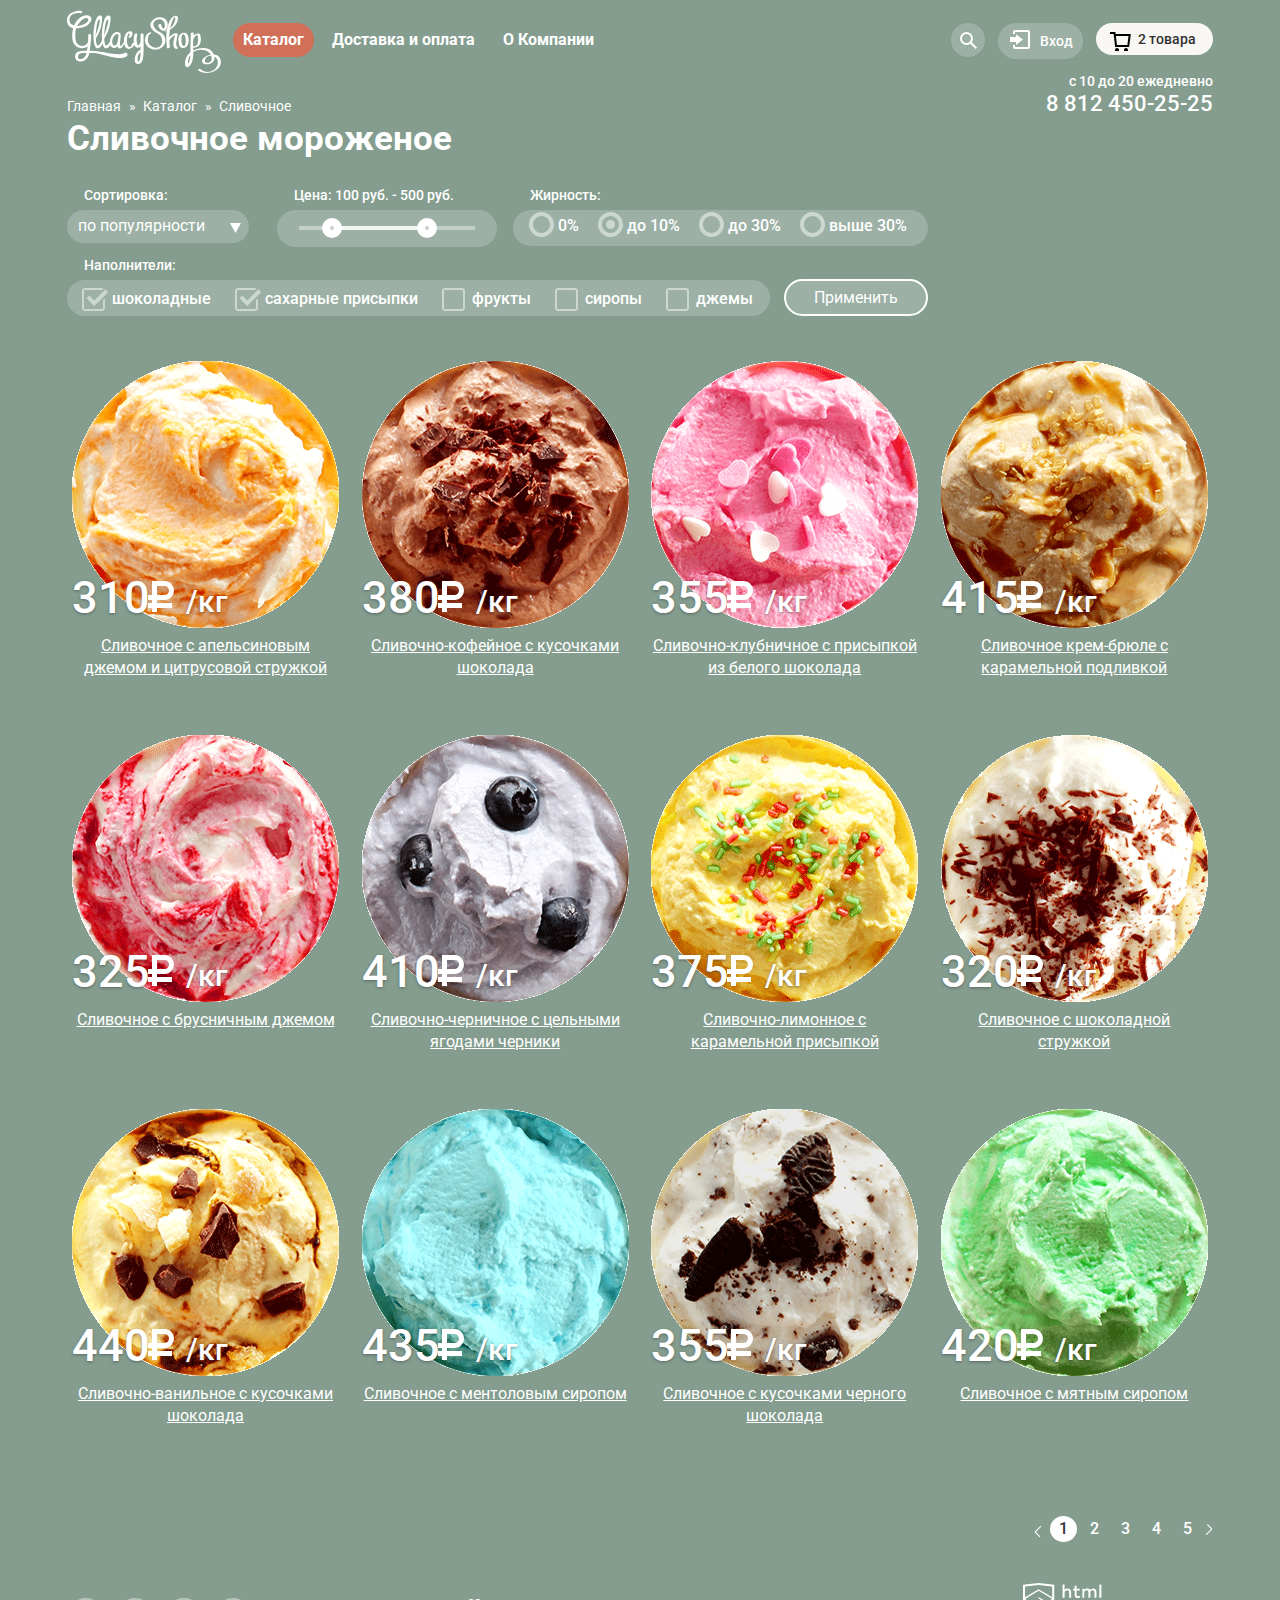
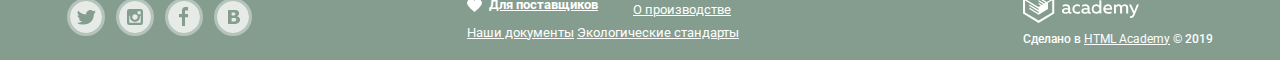
==== commit 56a184a7: "исправляет стилизацию страниц и прогоняет стилевой файл через автопрефиксер" ====
--- a/catalog.html
+++ b/catalog.html
@@ -349,12 +349,16 @@
               </svg>
             </a>
           </div>
-      <div class="footer-info">
-        <a href="#">Для поставщиков</a>
-        <a href="#">О производстве</a>
-        <a href="#">Наши документы</a>
-        <a href="#">Экологические стандарты</a>
-      </div>
+          <div class="footer-info">
+            <div>
+              <a class="supply" href="#">Для поставщиков</a>
+              <a class="elaboration" href="#">О производстве</a>
+            </div>
+            <div>
+              <a class="documents" href="#">Наши документы</a>
+              <a class="eco-standards" href="#">Экологические стандарты</a>
+            </div>
+          </div>
       <div class="footer-copyright">
         <img src="img/svg-gllacy/logo-htmlacademy.svg" width="116" height="40" alt="Логотип HTML-Академии">
         <p class="copyright">Сделано в <a href="https://htmlacademy.ru/intensive/htmlcss">HTML Academy</a> &copy; 2019</p>
--- a/css/style.css
+++ b/css/style.css
@@ -5,7 +5,7 @@
 }
 
 body {
-  min-width: 960px;
+  min-width: 1200px;
 
   font-size: 18px;
   line-height: 1.2;
@@ -28,6 +28,10 @@
   background-repeat: no-repeat;
   background-position: top center;
 
+  -webkit-transition: background-image 0.5s ease, background-color 0.5s ease;
+
+  -o-transition: background-image 0.5s ease, background-color 0.5s ease;
+
   transition: background-image 0.5s ease, background-color 0.5s ease;
 
   min-height: 100vh;
@@ -58,7 +62,8 @@
   font-weight: 500;
   color: #ffffff;
   background-color: #849d8f;
-  box-sizing: border-box;
+  -webkit-box-sizing: border-box;
+          box-sizing: border-box;
 }
 
 a {
@@ -84,7 +89,9 @@
 
   white-space: nowrap;
 
-  clip-path: inset(100%);
+  -webkit-clip-path: inset(100%);
+
+          clip-path: inset(100%);
   clip: rect(0 0 0 0);
   overflow: hidden;
 }
@@ -100,11 +107,21 @@
   z-index: 1;
 }
 
+.main-header-logo {
+  margin-top: 10px;
+}
+
 .main-navigation {
   position: relative;
 
+  display: -webkit-box;
+
+  display: -ms-flexbox;
+
   display: flex;
-  justify-content: space-between;
+  -webkit-box-pack: justify;
+      -ms-flex-pack: justify;
+          justify-content: space-between;
 
   color: #ffffff;
 }
@@ -118,18 +135,19 @@
 }
 
 .site-navigation {
-  content: "";
-
-  position: absolute;
-  left: 165px;
-
+  display: -webkit-box;
+  display: -ms-flexbox;
   display: flex;
-  justify-content: space-between;
-  flex-wrap: wrap;
-
-  width: 355px;
-  margin-top: 15px;
-  /*margin-right: auto;*/
+  -webkit-box-pack: justify;
+      -ms-flex-pack: justify;
+          justify-content: space-between;
+  -ms-flex-wrap: wrap;
+      flex-wrap: wrap;
+
+  width: 371px;
+  margin-top: 23px;
+  margin-left: 12px;
+  margin-right: auto;
 }
 
 .site-navigation .catalog {
@@ -141,6 +159,7 @@
 .site-navigation a {
   display: inline-block;
   padding: 8px 10px;
+  vertical-align: middle;
 
   color: #ffffff;
   font-size: 16px;
@@ -158,7 +177,9 @@
   color: #323232;
   background-color: #f7f6f3;
 
-  box-shadow: inset 0 1px 1px 1px #8a8a8a;
+  -webkit-box-shadow: inset 0 1px 1px 1px #8a8a8a;
+
+          box-shadow: inset 0 1px 1px 1px #8a8a8a;
 }
 
 .site-navigation .active > a {
@@ -169,12 +190,19 @@
 .user-navigation {
   position: relative;
 
+  display: -webkit-box;
+
+  display: -ms-flexbox;
+
   display: flex;
-  flex-wrap: wrap;
-  justify-content: space-between;
-
-  width: 250px;
-  margin-top: 13px;
+  -ms-flex-wrap: wrap;
+      flex-wrap: wrap;
+  -webkit-box-pack: justify;
+      -ms-flex-pack: justify;
+          justify-content: space-between;
+
+  width: 253px;
+  margin-top: 23px;
   margin-bottom: 0;
 
   font-size: 14px;
@@ -240,8 +268,9 @@
 
 .user-navigation .purchase-navigation {
   position: relative;
-  padding: 10px;
+  padding: 8px;
   padding-left: 42px;
+  padding-right: 17px;
 
   background-color: rgba(255, 255, 255, 0.2);
   border-radius: 20px;
@@ -273,8 +302,9 @@
 
 .user-navigation .purchase-done-navigation {
   position: relative;
-  padding: 9px;
+  padding: 8px;
   padding-left: 42px;
+  padding-right: 17px;
 
   color: #323232;
   background-color: #f8f7f4;
@@ -300,6 +330,14 @@
   background-image: url("../img/svg-gllacy/basket-red.svg");
 }
 
+.inner-page .user-navigation {
+  width: 270px;
+  }
+
+  p.products {
+    margin-top: 8px;
+  }
+
 .modal {
   color: #323232;
   background-color: #f8f7f4;
@@ -318,7 +356,8 @@
   width: 138px;
 
   list-style: none;
-  box-shadow: 0px 20px 20px 0 rgba(0, 0, 0, 0.4);
+  -webkit-box-shadow: 0 20px 20px 0 rgba(0, 0, 0, 0.4);
+          box-shadow: 0 20px 20px 0 rgba(0, 0, 0, 0.4);
   border-radius: 5px;
 }
 
@@ -381,9 +420,9 @@
   display: none;
   width: 341px;
 
-  -webkit-box-shadow: 0px 20px 20px 0 rgba(0, 0, 0, 0.4);
-
-  box-shadow: 0px 20px 20px 0 rgba(0, 0, 0, 0.4);
+  -webkit-box-shadow: 0 20px 20px 0 rgba(0, 0, 0, 0.4);
+
+  box-shadow: 0 20px 20px 0 rgba(0, 0, 0, 0.4);
   border-radius: 5px;
 }
 
@@ -394,7 +433,7 @@
   color: #323232;
   font-family: "Roboto 500", "Arial", sans-serif;
   font-size: 14px;
-  line-height: 24px;
+  line-height: 14px;
   font-weight: normal;
 
   border: solid 1px rgba(178, 178, 178, 0.52);
@@ -402,10 +441,6 @@
 
   border-radius: 3px;
 }
-
-input[type="search"]::-moz-placeholder {
-  color: #999999;
- }
  input[type="search"]::-webkit-input-placeholder { color: #999999;}
  input[type="search"]:-ms-input-placeholder { color: #999999; }
  input[type="search"]::-ms-input-placeholder { color: #999999; }
@@ -427,8 +462,8 @@
   display: none;
   width: 276px;
 
-  -webkit-box-shadow: 0px 20px 20px 0 rgba(0, 0, 0, 0.4);
-  box-shadow: 0px 20px 20px 0 rgba(0, 0, 0, 0.4);
+  -webkit-box-shadow: 0 20px 20px 0 rgba(0, 0, 0, 0.4);
+  box-shadow: 0 20px 20px 0 rgba(0, 0, 0, 0.4);
   border-radius: 5px;
 }
 
@@ -441,7 +476,7 @@
   color: #323232;
   font-family: "Roboto 500", "Arial", sans-serif;
   font-size: 14px;
-  line-height: 24px;
+  line-height: 14px;
   font-weight: normal;
 
   border: solid 1px rgba(178, 178, 178, 0.52);
@@ -449,10 +484,6 @@
 
   border-radius: 3px;
 }
-
-input[type="email"]::-moz-placeholder {
-  color: #999999;
- }
  input[type="email"]::-webkit-input-placeholder { color: #999999;}
  input[type="email"]:-ms-input-placeholder { color: #999999; }
  input[type="email"]::-ms-input-placeholder { color: #999999; }
@@ -468,7 +499,7 @@
   color: #323232;
   font-family: "Roboto 500", "Arial", sans-serif;
   font-size: 14px;
-  line-height: 24px;
+  line-height: 14px;
   font-weight: normal;
 
   border: solid 1px rgba(178, 178, 178, 0.52);
@@ -476,10 +507,6 @@
 
   border-radius: 3px;
 }
-
-input[type="password"]::-moz-placeholder {
-  color: #999999;
- }
  input[type="password"]::-webkit-input-placeholder { color: #999999;}
  input[type="password"]:-ms-input-placeholder { color: #999999; }
  input[type="password"]::-ms-input-placeholder { color: #999999; }
@@ -533,8 +560,8 @@
   font-size: 18px;
   line-height: 24px;
   font-weight: bold;
-  -webkit-box-shadow: 0px 1px 2px 0 #ac1000;
-          box-shadow: 0px 1px 2px 0 #ac1000;
+  -webkit-box-shadow: 0 1px 2px 0 #ac1000;
+          box-shadow: 0 1px 2px 0 #ac1000;
   color: #fefefe;
 
   background-image: -webkit-gradient(linear, left bottom, left top, from(#e74a35), to(#f26843));
@@ -572,11 +599,94 @@
   display: block;
 }
 
+.modal-show {
+  display: block;
+
+  -webkit-animation: bounce 0.6s;
+
+          animation: bounce 0.6s;
+}
+
+.modal-error {
+  -webkit-animation: shake 0.6s;
+          animation: shake 0.6s;
+}
+
+@keyframes bounce {
+  0% {
+    -webkit-transform: translateY(-2000px);
+            transform: translateY(-2000px);
+  }
+
+  70% {
+    -webkit-transform: translateY(30px);
+            transform: translateY(30px);
+  }
+
+  90% {
+    -webkit-transform: translateY(-10px);
+            transform: translateY(-10px);
+  }
+
+  100% {
+    -webkit-transform: translateY(0);
+            transform: translateY(0);
+  }
+}
+
+@keyframes shake {
+  0%,
+  100% {
+    -webkit-transform: translateX(0);
+            transform: translateX(0);
+  }
+
+  10%,
+  30%,
+  50%,
+  70%,
+  90% {
+    -webkit-transform: translateX(-10px);
+            transform: translateX(-10px);
+  }
+
+  20%,
+  40%,
+  60%,
+  80% {
+    -webkit-transform: translateX(10px);
+            transform: translateX(10px);
+  }
+}@keyframes shake {
+  0%,
+  100% {
+    -webkit-transform: translateX(0);
+            transform: translateX(0);
+  }
+
+  10%,
+  30%,
+  50%,
+  70%,
+  90% {
+    -webkit-transform: translateX(-10px);
+            transform: translateX(-10px);
+  }
+
+  20%,
+  40%,
+  60%,
+  80% {
+    -webkit-transform: translateX(10px);
+            transform: translateX(10px);
+  }
+}
+
 .modal-feedback {
   position: fixed;
   top: 120px;
   left: 50%;
-  z-index: 10;
+  z-index: 30;
 
   display: none;
   width: 437px;
@@ -618,12 +728,13 @@
   padding-top: 16px;
   padding-bottom: 12px;
   padding-left: 15px;
-  box-sizing: border-box;
+  -webkit-box-sizing: border-box;
+          box-sizing: border-box;
 
   color: #323232;
   font-family: "Roboto 500", "Arial", sans-serif;
   font-size: 16px;
-  line-height: 24px;
+  line-height: 16px;
   font-weight: normal;
 
   border: solid 1px rgba(178, 178, 178, 0.52);
@@ -631,10 +742,6 @@
 
   border-radius: 3px;
 }
-
-.modal-feedback input[type="text"]::-moz-placeholder {
-  color: #999999;
- }
  .modal-feedback input[type="text"]::-webkit-input-placeholder { color: #999999;}
  .modal-feedback input[type="text"]:-ms-input-placeholder { color: #999999; }
  .modal-feedback input[type="text"]::-ms-input-placeholder { color: #999999; }
@@ -646,12 +753,13 @@
   padding-top: 16px;
   padding-bottom: 13px;
   padding-left: 15px;
-  box-sizing: border-box;
+  -webkit-box-sizing: border-box;
+          box-sizing: border-box;
 
   color: #323232;
   font-family: "Roboto 500", "Arial", sans-serif;
   font-size: 16px;
-  line-height: 24px;
+  line-height: 16px;
   font-weight: normal;
 
   border: solid 1px rgba(178, 178, 178, 0.52);
@@ -660,10 +768,6 @@
   border-radius: 3px;
 }
 
-/*Форма обратной связи*/
-.modal-feedback input[type="email"]::-moz-placeholder {
-  color: #999999;
- }
  .modal-feedback input[type="email"]::-webkit-input-placeholder { color: #999999;}
  .modal-feedback input[type="email"]:-ms-input-placeholder { color: #999999; }
  .modal-feedback input[type="email"]::-ms-input-placeholder { color: #999999; }
@@ -680,7 +784,8 @@
   padding-top: 16px;
   padding-bottom: 13px;
   padding-left: 15px;
-  box-sizing: border-box;
+  -webkit-box-sizing: border-box;
+          box-sizing: border-box;
 
   color: #323232;
   font-family: "Roboto 500", "Arial", sans-serif;
@@ -693,10 +798,6 @@
 
   border-radius: 3px;
 }
-
-.modal-feedback .modal-textarea::-moz-placeholder {
-  color: #999999;
- }
  .modal-feedback .modal-textarea::-webkit-input-placeholder { color: #999999;}
  .modal-feedback .modal-textarea:-ms-input-placeholder { color: #999999; }
  .modal-feedback .modal-textarea::-ms-input-placeholder { color: #999999; }
@@ -718,14 +819,19 @@
 }
 
 .modal-feedback .modal-feedback-button {
+  display: -webkit-box;
+  display: -ms-flexbox;
   display: flex;
-  justify-content: flex-end;
+  -webkit-box-pack: end;
+      -ms-flex-pack: end;
+          justify-content: flex-end;
 }
 
 .modal-feedback-button .modal-button {
   display: inline-block;
   margin-right: 10px;
   padding: 12px 44px;
+  vertical-align: middle;
 
   font-weight: 600;
   font-size: 18px;
@@ -737,22 +843,34 @@
   text-shadow: 0 2px 5px rgba(160, 32, 11, 0.76);
 
   background: #f26843;
+  background: -webkit-gradient(linear, left top, left bottom, from(#f26843), to(#e74a35));
+  background: -webkit-linear-gradient(top, #f26843 0%, #e74a35 100%);
+  background: -o-linear-gradient(top, #f26843 0%, #e74a35 100%);
   background: linear-gradient(to bottom, #f26843 0%, #e74a35 100%);
   border-radius: 50px;
-  box-shadow: 0 2px 2px rgba(172, 16, 0, 0.64);
+  -webkit-box-shadow: 0 2px 2px rgba(172, 16, 0, 0.64);
+          box-shadow: 0 2px 2px rgba(172, 16, 0, 0.64);
   border: none;
 
   cursor: pointer;
 }
 
 .modal-feedback-button .modal-button:hover {
+  background: -webkit-gradient(linear, left top, left bottom, from(#f58669), to(#ec6f5e));
+  background: -webkit-linear-gradient(top, #f58669 0%, #ec6f5e 100%);
+  background: -o-linear-gradient(top, #f58669 0%, #ec6f5e 100%);
   background: linear-gradient(to bottom, #f58669 0%, #ec6f5e 100%);
-  box-shadow: 0 2px 2px rgba(172, 16, 0, 1);
+  -webkit-box-shadow: 0 2px 2px rgba(172, 16, 0, 1);
+          box-shadow: 0 2px 2px rgba(172, 16, 0, 1);
 }
 
 .modal-feedback-button .modal-button:active {
+  background: -webkit-gradient(linear, left top, left bottom, from(#d84732), to(#e1613e));
+  background: -webkit-linear-gradient(top, #d84732 0%, #e1613e 100%);
+  background: -o-linear-gradient(top, #d84732 0%, #e1613e 100%);
   background: linear-gradient(to bottom, #d84732 0%, #e1613e 100%);
-  box-shadow: inset 0 2px 2px rgba(172, 16, 0, 1);
+  -webkit-box-shadow: inset 0 2px 2px rgba(172, 16, 0, 1);
+          box-shadow: inset 0 2px 2px rgba(172, 16, 0, 1);
 }
 
 .modal-enumeration-of-orders {
@@ -771,7 +889,8 @@
   font-size: 13px;
   line-height: 16px;
   font-family: "Roboto 500", "Arial", sans-serif;
-  box-shadow: 0px 20px 20px 0 rgba(0, 0, 0, 0.4);
+  -webkit-box-shadow: 0 20px 20px 0 rgba(0, 0, 0, 0.4);
+          box-shadow: 0 20px 20px 0 rgba(0, 0, 0, 0.4);
   border-radius: 5px;
 }
 
@@ -930,6 +1049,7 @@
 
   display: inline-block;
   padding: 11px 14px;
+  vertical-align: middle;
 
   font-weight: 600;
   font-size: 18px;
@@ -941,22 +1061,34 @@
   text-shadow: 0 2px 5px rgba(160, 32, 11, 0.76);
 
   background: #f26843;
+  background: -webkit-gradient(linear, left top, left bottom, from(#f26843), to(#e74a35));
+  background: -webkit-linear-gradient(top, #f26843 0%, #e74a35 100%);
+  background: -o-linear-gradient(top, #f26843 0%, #e74a35 100%);
   background: linear-gradient(to bottom, #f26843 0%, #e74a35 100%);
   border-radius: 50px;
-  box-shadow: 0 2px 2px rgba(172, 16, 0, 0.64);
+  -webkit-box-shadow: 0 2px 2px rgba(172, 16, 0, 0.64);
+          box-shadow: 0 2px 2px rgba(172, 16, 0, 0.64);
   border: none;
 
   cursor: pointer;
 }
 
 .modal-enumeration-of-orders-button .modal-orders-button:hover {
+  background: -webkit-gradient(linear, left top, left bottom, from(#f58669), to(#ec6f5e));
+  background: -webkit-linear-gradient(top, #f58669 0%, #ec6f5e 100%);
+  background: -o-linear-gradient(top, #f58669 0%, #ec6f5e 100%);
   background: linear-gradient(to bottom, #f58669 0%, #ec6f5e 100%);
-  box-shadow: 0 2px 2px rgba(172, 16, 0, 1);
+  -webkit-box-shadow: 0 2px 2px rgba(172, 16, 0, 1);
+          box-shadow: 0 2px 2px rgba(172, 16, 0, 1);
 }
 
 .modal-enumeration-of-orders-button .modal-orders-button:active {
+  background: -webkit-gradient(linear, left top, left bottom, from(#d84732), to(#e1613e));
+  background: -webkit-linear-gradient(top, #d84732 0%, #e1613e 100%);
+  background: -o-linear-gradient(top, #d84732 0%, #e1613e 100%);
   background: linear-gradient(to bottom, #d84732 0%, #e1613e 100%);
-  box-shadow: inset 0 2px 2px rgba(172, 16, 0, 1);
+  -webkit-box-shadow: inset 0 2px 2px rgba(172, 16, 0, 1);
+          box-shadow: inset 0 2px 2px rgba(172, 16, 0, 1);
 }
 
 .modal-purchase-done-navigation:hover .modal-enumeration-of-orders {
@@ -965,16 +1097,23 @@
 
 .schedule {
   position: absolute;
-  top: 60px;
+  top: 71px;
   right: 27px;
 
+  display: -webkit-box;
+
+  display: -ms-flexbox;
+
   display: flex;
-  flex-direction: column;
+  -webkit-box-orient: vertical;
+  -webkit-box-direction: normal;
+      -ms-flex-direction: column;
+          flex-direction: column;
   margin-top: 0;
-  width: 166px;
 
   font-size: 14px;
-  line-height: 16px;
+  line-height: 21px;
+  text-align: right;
 }
 
 .schedule .schedule-hour {
@@ -995,7 +1134,7 @@
 .slider {
   position: relative;
 
-  padding-top: 321px;
+  padding-top: 311px;
 
   text-align: center;
   color: #ffffff;
@@ -1015,7 +1154,7 @@
 .slide-title {
   width: 700px;
   margin: 0 auto;
-  margin-bottom: 27px;
+  margin-bottom: 29px;
 
   font-size: 60px;
   line-height: 60px;
@@ -1025,6 +1164,7 @@
 .button {
   display: inline-block;
   padding: 12px 44px;
+  vertical-align: middle;
 
   font-weight: 600;
   font-size: 31px;
@@ -1036,27 +1176,39 @@
   text-shadow: 0 2px 5px rgba(160, 32, 11, 0.76);
 
   background: #f26843;
+  background: -webkit-gradient(linear, left top, left bottom, from(#f26843), to(#e74a35));
+  background: -webkit-linear-gradient(top, #f26843 0%, #e74a35 100%);
+  background: -o-linear-gradient(top, #f26843 0%, #e74a35 100%);
   background: linear-gradient(to bottom, #f26843 0%, #e74a35 100%);
   border-radius: 50px;
-  box-shadow: 0 2px 2px rgba(172, 16, 0, 0.64);
+  -webkit-box-shadow: 0 2px 2px rgba(172, 16, 0, 0.64);
+          box-shadow: 0 2px 2px rgba(172, 16, 0, 0.64);
   border: none;
 
   cursor: pointer;
 }
 
 .button:hover {
+  background: -webkit-gradient(linear, left top, left bottom, from(#f58669), to(#ec6f5e));
+  background: -webkit-linear-gradient(top, #f58669 0%, #ec6f5e 100%);
+  background: -o-linear-gradient(top, #f58669 0%, #ec6f5e 100%);
   background: linear-gradient(to bottom, #f58669 0%, #ec6f5e 100%);
-  box-shadow: 0 2px 2px rgba(172, 16, 0, 1);
+  -webkit-box-shadow: 0 2px 2px rgba(172, 16, 0, 1);
+          box-shadow: 0 2px 2px rgba(172, 16, 0, 1);
 }
 
 .button:active {
+  background: -webkit-gradient(linear, left top, left bottom, from(#d84732), to(#e1613e));
+  background: -webkit-linear-gradient(top, #d84732 0%, #e1613e 100%);
+  background: -o-linear-gradient(top, #d84732 0%, #e1613e 100%);
   background: linear-gradient(to bottom, #d84732 0%, #e1613e 100%);
-  box-shadow: inset 0 2px 2px rgba(172, 16, 0, 1);
+  -webkit-box-shadow: inset 0 2px 2px rgba(172, 16, 0, 1);
+          box-shadow: inset 0 2px 2px rgba(172, 16, 0, 1);
 }
 
 .slider-controls {
   position: absolute;
-  bottom: 25px;
+  bottom: 19px;
   left: 0;
   z-index: 20;
 
@@ -1123,6 +1275,8 @@
 }
 
 .page-navigation {
+  display: -webkit-box;
+  display: -ms-flexbox;
   display: flex;
   margin-top: 18px;
   margin-bottom: 0;
@@ -1157,9 +1311,14 @@
 }
 
 .filter {
+  display: -webkit-box;
+  display: -ms-flexbox;
   display: flex;
-  justify-content: space-between;
-  flex-wrap: wrap;
+  -webkit-box-pack: justify;
+      -ms-flex-pack: justify;
+          justify-content: space-between;
+  -ms-flex-wrap: wrap;
+      flex-wrap: wrap;
 
   width: 861px;
 
@@ -1175,7 +1334,7 @@
 .filter-sorting::after {
   content: "";
   position: absolute;
-  top: 13px;
+  bottom: 14px;
   right: 20px;
 
   width: 11px;
@@ -1257,6 +1416,10 @@
   cursor: pointer;
 }
 
+.sorting-select::-ms-expand {
+  display: none;
+}
+
 .sorting-select:hover {
   color: #323232;
 }
@@ -1300,6 +1463,8 @@
 
 .filter-fat-radio,
 .filter-fillers-checkbox {
+  display: -webkit-box;
+  display: -ms-flexbox;
   display: flex;
   padding: 0;
   margin: 0;
@@ -1312,11 +1477,11 @@
 }
 
 .filter-fat-radio .filter-option {
-  padding: 11px 3px 12px 45px;
+  padding: 7px 3px 11px 45px;
 }
 
 .filter-fillers-checkbox .filter-option {
-  padding: 9px 3px 12px 45px;
+  padding: 10px 9px 8px 45px;
 }
 
 .filter-fat-radio .filter-option:last-child,
@@ -1329,7 +1494,10 @@
   display: block;
 
   cursor: pointer;
-  user-select: none;
+  -webkit-user-select: none;
+     -moz-user-select: none;
+      -ms-user-select: none;
+          user-select: none;
 }
 
 .filter-input-radio + .filter-label::before {
@@ -1432,20 +1600,30 @@
 
   color: #323232;
   border: none;
-  box-shadow: inset 0px 2px 1px 0 #696969;
+  -webkit-box-shadow: inset 0 2px 1px 0 #696969;
+          box-shadow: inset 0 2px 1px 0 #696969;
   background-color:  #ededed;
 }
 
 .promotion {
+  display: -webkit-box;
+  display: -ms-flexbox;
   display: flex;
-  justify-content: space-between;
+  -webkit-box-pack: justify;
+      -ms-flex-pack: justify;
+          justify-content: space-between;
   margin-top: 41px;
   margin-bottom: 40px;
 }
 
 .promotion .promotion-raspberry, .promotion .promotion-chocolate {
+  display: -webkit-box;
+  display: -ms-flexbox;
   display: flex;
-  flex-direction: column;
+  -webkit-box-orient: vertical;
+  -webkit-box-direction: normal;
+      -ms-flex-direction: column;
+          flex-direction: column;
   width: 560px;
   min-height: 229px;
 
@@ -1455,7 +1633,6 @@
 }
 
 .promotion-raspberry {
-
   background-image: url("../img/promotion-raspberry.png");
 }
 
@@ -1465,22 +1642,16 @@
 
 .promotion .raspberry-free, .promotion .chocolate-free {
   margin: 0;
+  padding: 15px 20px;
 
   font-size: 35px;
   line-height: 41px;
   font-weight: bold;
 }
 
-.promotion .raspberry-free {
-  padding: 15px 267px 10px 20px;
-}
-
-.promotion .chocolate-free {
-  padding: 15px 223px 15px 20px;
-}
-
 .promotion .special-offer {
   margin-top: 0;
+  margin-bottom: 43px;
   padding-left: 20px;
 
   font-size: 18px;
@@ -1490,23 +1661,24 @@
 
 .promotion-raspberry .special-offer {
   margin-bottom: 43px;
-  padding-right: 30px;
-}
-
-.promotion-chocolate .special-offer {
-  margin-bottom: 40px;
-  padding-right: 27px;
+  padding-right: 20px;
 }
 
 .promotion a {
   display: inline-block;
-  align-self: flex-end;
+  -ms-flex-item-align: end;
+      align-self: flex-end;
 
   font-size: 18px;
   line-height: 24px;
   color: #ffffff;
 
-  box-shadow: 0px 2px 2px 0 rgba(172, 16, 0, 0.64);
+  -webkit-box-shadow: 0 2px 2px 0 rgba(172, 16, 0, 0.64);
+
+          box-shadow: 0 2px 2px 0 rgba(172, 16, 0, 0.64);
+  background-image: -webkit-gradient(linear, left bottom, left top, from(#e74d37), to(#f06542));
+  background-image: -webkit-linear-gradient(bottom, #e74d37, #f06542);
+  background-image: -o-linear-gradient(bottom, #e74d37, #f06542);
   background-image: linear-gradient(to top, #e74d37, #f06542);
   border-radius: 25px;
 }
@@ -1522,26 +1694,39 @@
 }
 
 .promotion-raspberry a:hover, .promotion-chocolate a:hover {
-  box-shadow: 0px 2px 2px 0 rgba(172, 16, 0, 0.64);
+  -webkit-box-shadow: 0 2px 2px 0 rgba(172, 16, 0, 0.64);
+          box-shadow: 0 2px 2px 0 rgba(172, 16, 0, 0.64);
+  background-image: -webkit-gradient(linear, left bottom, left top, from(#ed705e), to(#f48569));
+  background-image: -webkit-linear-gradient(bottom, #ed705e, #f48569);
+  background-image: -o-linear-gradient(bottom, #ed705e, #f48569);
   background-image: linear-gradient(to top, #ed705e, #f48569);
 }
 
 .promotion-raspberry a:active,
 .promotion-chocolate a:active {
-  box-shadow: inset 0px 2px 2px 0 rgba(149, 39, 24, 0.46);
+  -webkit-box-shadow: inset 0 2px 2px 0 rgba(149, 39, 24, 0.46);
+          box-shadow: inset 0 2px 2px 0 rgba(149, 39, 24, 0.46);
+  background-image: -webkit-gradient(linear, left bottom, left top, from(#e0603e), to(#d84732));
+  background-image: -webkit-linear-gradient(bottom, #e0603e, #d84732);
+  background-image: -o-linear-gradient(bottom, #e0603e, #d84732);
   background-image: linear-gradient(to top, #e0603e, #d84732);
 }
 
 .best-choice, .main-ice-cream {
+  display: -webkit-box;
+  display: -ms-flexbox;
   display: flex;
   margin: 0 auto;
-  justify-content: space-between;
-  flex-wrap: wrap;
+  -webkit-box-pack: justify;
+      -ms-flex-pack: justify;
+          justify-content: space-between;
+  -ms-flex-wrap: wrap;
+      flex-wrap: wrap;
 }
 
 .main-ice-cream {
   margin-top: 40px;
-  margin-bottom: 52px;
+  margin-bottom: 38px;
 }
 
 .best-choice .ice-cream, .main-ice-cream .ice-cream {
@@ -1587,6 +1772,7 @@
 }
 
 .best-choice, .main-ice-cream {
+  margin-bottom: 38px;
   font-size: 45px;
   line-height: 45px;
 }
@@ -1600,7 +1786,8 @@
   position: relative;
   z-index: 30;
 
-  margin-bottom: 40px;
+  margin-bottom: 46px;
+  padding: 5px;
 }
 
 .best-choice .ice-cream::before {
@@ -1637,12 +1824,13 @@
   position: absolute;
   bottom: 60px;
 
-  text-shadow: 0px 1px 3px rgba(49, 50, 53, 0.5);
+  text-shadow: 0 1px 3px rgba(49, 50, 53, 0.5);
 }
 
 .price .weight {
   display: inline-block;
   margin-left: 25px;
+  vertical-align: middle;
 }
 
 .quick-review {
@@ -1657,26 +1845,36 @@
 
   background-color: rgba(255, 255, 255, 0.2);
   border-radius: 5px;
-  box-shadow: 0px 20px 20px 0 rgba(0, 0, 0, 0.4);
+  -webkit-box-shadow: 0 20px 20px 0 rgba(0, 0, 0, 0.4);
+          box-shadow: 0 20px 20px 0 rgba(0, 0, 0, 0.4);
 }
 
 .quick-review a {
-  align-self: flex-end;
+  -ms-flex-item-align: end;
+      align-self: flex-end;
   z-index: 20;
 
   display: inline-block;
   margin-left: 40px;
   margin-bottom: 20px;
   padding: 13px 17px;
+  vertical-align: middle;
 
   font-size: 18px;
   line-height: 24px;
   font-weight: bold;
   text-decoration: none;
 
+  background-image: -webkit-gradient(linear, left top, left bottom, from(#e74a35), to(#f26843));
+
+  background-image: -webkit-linear-gradient(top, #e74a35, #f26843);
+
+  background-image: -o-linear-gradient(top, #e74a35, #f26843);
+
   background-image: linear-gradient(to bottom, #e74a35, #f26843);
   border-radius: 25px;
-  box-shadow: 0px 2px 2px 0 rgba(158, 67, 52, 0.64);
+  -webkit-box-shadow: 0 2px 2px 0 rgba(158, 67, 52, 0.64);
+          box-shadow: 0 2px 2px 0 rgba(158, 67, 52, 0.64);
 }
 
 .ice-cream:hover {
@@ -1684,6 +1882,8 @@
 }
 
 .ice-cream:hover .quick-review {
+  display: -webkit-box;
+  display: -ms-flexbox;
   display: flex;
 }
 
@@ -1714,11 +1914,16 @@
 }
 
 .about-gllacy-store .features-list {
+  display: -webkit-box;
+  display: -ms-flexbox;
   display: flex;
-  justify-content: space-around;
-  flex-wrap: wrap;
+  -ms-flex-pack: distribute;
+      justify-content: space-around;
+  -ms-flex-wrap: wrap;
+      flex-wrap: wrap;
   margin-top: 0;
-  padding-bottom: 5px;
+  padding-bottom: 10px;
+  padding-left: 46px;
 
   line-height: 22px;
   font-weight: normal;
@@ -1732,21 +1937,18 @@
 
 .features-list .feature-item:nth-child(2n+1) {
   width: 480px;
-}
-
-.technology {
+  margin-right: 30px;
+}
+
+.feature-item p {
+  margin-bottom: 13px;
+  }
+
+.technology, .buying-ingredients {
   margin-top: 23px;
 }
 
-.buying-ingredients {
-  margin-top: 23px;
-}
-
-.products {
-  margin-top: 8px;
-}
-
-.delivery {
+.products, .delivery {
   margin-top: 8px;
 }
 
@@ -1815,8 +2017,12 @@
 }
 
 .index-columns {
+  display: -webkit-box;
+  display: -ms-flexbox;
   display: flex;
-  justify-content: space-between;
+  -webkit-box-pack: justify;
+      -ms-flex-pack: justify;
+          justify-content: space-between;
   margin-bottom: 39px;
 }
 
@@ -1847,6 +2053,7 @@
   width: 281px;
   padding-top: 3px;
   padding-left: 20px;
+  vertical-align: middle;
 
   font-size: 24px;
   line-height: 30px;
@@ -1867,9 +2074,10 @@
 .mail-background {
   position: relative;
   padding: 4px 8px 3px;
-  width: 552px;
+  width: 544px;
 
   border-radius: 10px;
+  background-color: #849d8f;
   background-image: url("../img/mail-background.jpg");
 }
 
@@ -1877,7 +2085,7 @@
   position: absolute;
   top: 8px;
   left: 6px;
-  width: 553px;
+  width: 548px;
   padding-bottom: 29px;
 
   line-height: 22px;
@@ -1916,7 +2124,7 @@
   color: #323232;
   font-family: "Roboto 500", "Arial", sans-serif;
   font-size: 14px;
-  line-height: 24px;
+  line-height: 14px;
   font-weight: normal;
 
   border: solid 1px rgba(178, 178, 178, 0.52);
@@ -1924,10 +2132,6 @@
 
   border-radius: 3px;
 }
-
-.subscribe input[type="email"]::-moz-placeholder {
-  color: #999999;
- }
  .subscribe input[type="email"]::-webkit-input-placeholder { color: #999999;}
  .subscribe input[type="email"]:-ms-input-placeholder { color: #999999; }
  .subscribe input[type="email"]::-ms-input-placeholder { color: #999999; }
@@ -1947,9 +2151,13 @@
 
 .subscribe .submit {
   padding: 12px 17px;
-  box-shadow: 0px 2px 2px 0 rgba(172, 16, 0, 0.64);
+  -webkit-box-shadow: 0 2px 2px 0 rgba(172, 16, 0, 0.64);
+          box-shadow: 0 2px 2px 0 rgba(172, 16, 0, 0.64);
   border: none;
   border-radius: 25px;
+  background-image: -webkit-gradient(linear, left bottom, left top, from(#e74a35), to(#f26843));
+  background-image: -webkit-linear-gradient(bottom, #e74a35, #f26843);
+  background-image: -o-linear-gradient(bottom, #e74a35, #f26843);
   background-image: linear-gradient(to top, #e74a35, #f26843);
   cursor: pointer;
 
@@ -1961,18 +2169,25 @@
 }
 
 .subscribe .submit:hover {
+  background: -webkit-gradient(linear, left top, left bottom, from(#f58669), to(#ec6f5e));
+  background: -webkit-linear-gradient(top, #f58669 0%, #ec6f5e 100%);
+  background: -o-linear-gradient(top, #f58669 0%, #ec6f5e 100%);
   background: linear-gradient(to bottom, #f58669 0%, #ec6f5e 100%);
-  box-shadow: 0 2px 2px rgba(172, 16, 0, 1);
+  -webkit-box-shadow: 0 2px 2px rgba(172, 16, 0, 1);
+          box-shadow: 0 2px 2px rgba(172, 16, 0, 1);
 }
 
 .subscribe .submit:active {
+  background: -webkit-gradient(linear, left top, left bottom, from(#d84732), to(#e1613e));
+  background: -webkit-linear-gradient(top, #d84732 0%, #e1613e 100%);
+  background: -o-linear-gradient(top, #d84732 0%, #e1613e 100%);
   background: linear-gradient(to bottom, #d84732 0%, #e1613e 100%);
-  box-shadow: inset 0 2px 2px rgba(172, 16, 0, 1);
+  -webkit-box-shadow: inset 0 2px 2px rgba(172, 16, 0, 1);
+          box-shadow: inset 0 2px 2px rgba(172, 16, 0, 1);
 }
 
 .map {
   margin: 0 auto;
-  margin-bottom: 18px;
   max-width: 100%;
 
   background-image: url("../img/map-background.jpg");
@@ -1982,12 +2197,16 @@
 
 .map .container {
   position: relative;
+  display: -webkit-box;
+  display: -ms-flexbox;
   display: flex;
-  justify-content: flex-end;
+  -webkit-box-pack: end;
+      -ms-flex-pack: end;
+          justify-content: flex-end;
 
   width: 1146px;
   margin: 0 auto;
-  padding: 61px 0 40px 0;
+  padding: 61px 0 66px 0;
 
 }
 
@@ -2033,7 +2252,7 @@
 
 .address-announcement {
   margin: 0;
-  padding: 32px 129px 5px 25px;
+  padding: 32px 129px 0px 25px;
 
   font-size: 14px;
   line-height: 20px;
@@ -2041,7 +2260,7 @@
 
 .address-office {
   margin: 0;
-  padding: 0px 55px 6px 25px;
+  padding: 0 55px 6px 25px;
 
   display: inline-block;
 
@@ -2052,7 +2271,7 @@
 
 .order-phone {
   margin: 0;
-  padding: 10px 104px 0px 25px;
+  padding: 10px 104px 0 25px;
 
   font-size: 14px;
   line-height: 20px;
@@ -2060,7 +2279,7 @@
 
 .phone-schedule {
   margin: 0;
-  padding: 6px 120px 0px 25px;
+  padding: 6px 120px 5px 25px;
 
   font-size: 14px;
   line-height: 20px;
@@ -2091,7 +2310,7 @@
 
 .address .feedback-button {
   margin-left: 25px;
-  margin-top: 13px;
+  margin-top: 26px;
   margin-bottom: 26px;
   padding: 10px 28px 12px;
   border: none;
@@ -2101,30 +2320,46 @@
   line-height: 24px;
   font-weight: bold;
   color: #ffffff;
-  box-shadow: 0px 2px 2px 0 rgba(172, 16, 0, 0.64);
+  -webkit-box-shadow: 0 2px 2px 0 rgba(172, 16, 0, 0.64);
+          box-shadow: 0 2px 2px 0 rgba(172, 16, 0, 0.64);
+
+  background-image: -webkit-gradient(linear, left bottom, left top, from(#e74a35), to(#f26843));
+
+  background-image: -webkit-linear-gradient(bottom, #e74a35, #f26843);
+
+  background-image: -o-linear-gradient(bottom, #e74a35, #f26843);
 
   background-image: linear-gradient(to top, #e74a35, #f26843);
 
   cursor: pointer;
 }
 
-.address .button:hover {
+.address .feedback-button:hover {
+  background: -webkit-gradient(linear, left top, left bottom, from(#f58669), to(#ec6f5e));
+  background: -webkit-linear-gradient(top, #f58669 0%, #ec6f5e 100%);
+  background: -o-linear-gradient(top, #f58669 0%, #ec6f5e 100%);
   background: linear-gradient(to bottom, #f58669 0%, #ec6f5e 100%);
-  box-shadow: 0 2px 2px rgba(172, 16, 0, 1);
-}
-
-.address .button:active {
+  -webkit-box-shadow: 0 2px 2px rgba(172, 16, 0, 1);
+          box-shadow: 0 2px 2px rgba(172, 16, 0, 1);
+}
+
+.address .feedback-button:active {
+  background: -webkit-gradient(linear, left top, left bottom, from(#d84732), to(#e1613e));
+  background: -webkit-linear-gradient(top, #d84732 0%, #e1613e 100%);
+  background: -o-linear-gradient(top, #d84732 0%, #e1613e 100%);
   background: linear-gradient(to bottom, #d84732 0%, #e1613e 100%);
-  box-shadow: inset 0 2px 2px rgba(172, 16, 0, 1);
-}
-
-.pagination-list {
-  margin-bottom: 30px;
+  -webkit-box-shadow: inset 0 2px 2px rgba(172, 16, 0, 1);
+          box-shadow: inset 0 2px 2px rgba(172, 16, 0, 1);
 }
 
 .pagination-list .pagination {
+  display: -webkit-box;
+  display: -ms-flexbox;
   display: flex;
-  justify-content: flex-end;
+  -webkit-box-pack: end;
+      -ms-flex-pack: end;
+          justify-content: flex-end;
+  margin-bottom: 11px;
 
   list-style: none;
 }
@@ -2136,6 +2371,7 @@
 .pagination a, .pagination .previous-page, .pagination .next-page {
   display: inline-block;
   padding-top: 4px;
+  vertical-align: middle;
 
   font-size: 16px;
   line-height: 18px;
@@ -2176,8 +2412,14 @@
 
   background: url("../img/icon-right-small.png") no-repeat;
 
-  transform: rotate(180deg);
-  transform-origin: 0 0;
+  -webkit-transform: rotate(180deg);
+
+      -ms-transform: rotate(180deg);
+
+          transform: rotate(180deg);
+  -webkit-transform-origin: 0 0;
+      -ms-transform-origin: 0 0;
+          transform-origin: 0 0;
 }
 
 .pagination .next-page {
@@ -2196,8 +2438,13 @@
 }
 
 .main-footer {
+  display: -webkit-box;
+  display: -ms-flexbox;
   display: flex;
-  justify-content: space-between;
+  -webkit-box-pack: justify;
+      -ms-flex-pack: justify;
+          justify-content: space-between;
+  padding-top: 18px;
 }
 
 .main-footer a {
@@ -2213,10 +2460,15 @@
 }
 
 .footer-social {
+  display: -webkit-box;
+  display: -ms-flexbox;
   display: flex;
-  justify-content: space-between;
-  flex-wrap: wrap;
-  margin-top: 7px;
+  -webkit-box-pack: justify;
+      -ms-flex-pack: justify;
+          justify-content: space-between;
+  -ms-flex-wrap: wrap;
+      flex-wrap: wrap;
+  margin-top: 15px;
 }
 
 .footer-social .social-icon {
@@ -2241,6 +2493,8 @@
 
 .footer-info {
   width: 331px;
+  margin-right: 21px;
+  margin-top: 13px;
 
   font-size: 13px;
   line-height: 18px;
@@ -2248,9 +2502,10 @@
 
 .footer-info a {
   display: inline-block;
-}
-
-.footer-info a:nth-child(1) {
+  vertical-align: middle;
+}
+
+.footer-info .supply {
   position: relative;
 
   margin-right: 32px;
@@ -2260,7 +2515,7 @@
   font-weight: bold;
 }
 
-.footer-info a:nth-child(1)::before {
+.footer-info .supply::before {
   content: "";
 
   position: absolute;
@@ -2275,7 +2530,7 @@
   background-position: 0 0;
 }
 
-.footer-info a:nth-child(2) {
+/*.footer-info a:nth-child(2) {
   margin-bottom: 9px;
 }
 
@@ -2286,7 +2541,7 @@
 
 .inner-page .footer-info a:nth-child(3) {
   margin-right: 35px;
-}
+}*/
 
 .footer-copyright .copyright {
   margin-top: 0;
@@ -2296,33 +2551,525 @@
   color: #fefefe;
 }
 
-  /*div, section, article, a, ul, li, p, footer, header {
-  outline: 1px solid red;
-  }*/
-
-
-
-
-
-
-
-
-
-
-
-
-
-
-
-
-
-
-
-
-
-
-
-
-
-
-
+.overlay {
+    position: fixed;
+    z-index: 5;
+    top: 0;
+    left: 0;
+
+    width: 100%;
+    height: 100%;
+
+    background: rgba(0, 0, 0, .3);
+}
+
+/*****************************************/
+
+/*Форма обратной связи*/
+.feedback
+{
+    position: fixed;
+    z-index: 10;
+    top: 344px;
+    left: 50%;
+
+    display: none;
+
+    margin-left: -238px;
+    padding: 17px 24px;
+
+    color: #000;
+    border-radius: 10px;
+    background: #fff;
+    -webkit-box-shadow: 0 20px 20px rgba(0, 0, 0, .4);
+            box-shadow: 0 20px 20px rgba(0, 0, 0, .4);
+}
+.feedback-close
+{
+    font-size: 0;
+
+    position: absolute;
+    top: 15px;
+    right: 15px;
+
+    width: 17px;
+    height: 17px;
+    margin: 0;
+
+    cursor: pointer;
+
+    border: none;
+    outline: 0;
+    background-color: #fff;
+}
+.feedback-close::before,
+.feedback-close::after
+{
+    position: absolute;
+    top: 8px;
+    right: -3px;
+
+    width: 22px;
+    height: 2px;
+
+    content: '';
+
+    border-radius: 1px;
+    background-color: #000;
+}
+.feedback-close::before
+{
+    -webkit-transform: rotate(45deg);
+            -ms-transform: rotate(45deg);
+        transform: rotate(45deg);
+}
+.feedback-close::after
+{
+    -webkit-transform: rotate(-45deg);
+            -ms-transform: rotate(-45deg);
+        transform: rotate(-45deg);
+}
+.feedback h2
+{
+    font-family: 'Roboto Medium', 'Arial', sans-serif;
+    font-size: 24px;
+    font-weight: normal;
+    line-height: 28px;
+
+    margin: 0;
+    margin-bottom: 18px;
+    padding: 0;
+}
+.feedback .name,
+.feedback .e-mail
+{
+    width: 267px;
+    margin-bottom: 20px;
+}
+.feedback .commit
+{
+    display: block;
+
+    -webkit-box-sizing: border-box;
+
+            box-sizing: border-box;
+    width: 428px;
+    min-height: 151px;
+    margin-bottom: 15px;
+    padding-bottom: 0;
+
+    resize: none;
+
+    outline: none;
+}
+.overlay
+{
+    position: fixed;
+    z-index: 5;
+    top: 0;
+    left: 0;
+
+    width: 100%;
+    height: 100%;
+
+    background: rgba(0, 0, 0, .3);
+}
+.feedback .btn-send
+{
+    float: right;
+
+    margin-bottom: 10px;
+    padding-right: 23px;
+    padding-left: 23px;
+}
+.feedback-show
+{
+    display: block;
+
+    -webkit-animation: bounce .6s;
+            animation: bounce .6s;
+}
+.feedback-error
+{
+    -webkit-animation: shake .6s;
+            animation: shake .6s;
+}
+/*Анимация для формы*/
+@-webkit-keyframes bounce
+{
+    0%
+    {
+        -webkit-transform: translateY(-2000px);
+                transform: translateY(-2000px);
+    }
+    70%
+    {
+        -webkit-transform: translateY(30px);
+                transform: translateY(30px);
+    }
+    90%
+    {
+        -webkit-transform: translateY(-10px);
+                transform: translateY(-10px);
+    }
+    100%
+    {
+        -webkit-transform: translateY(0);
+                transform: translateY(0);
+    }
+}
+@keyframes bounce
+{
+    0%
+    {
+        -webkit-transform: translateY(-2000px);
+                transform: translateY(-2000px);
+    }
+    70%
+    {
+        -webkit-transform: translateY(30px);
+                transform: translateY(30px);
+    }
+    90%
+    {
+        -webkit-transform: translateY(-10px);
+                transform: translateY(-10px);
+    }
+    100%
+    {
+        -webkit-transform: translateY(0);
+                transform: translateY(0);
+    }
+}
+/*Анимация в случае ошибки*/
+@-webkit-keyframes shake
+{
+    0%,
+    100%
+    {
+        -webkit-transform: translateX(0);
+                transform: translateX(0);
+    }
+    10%,
+    30%,
+    50%,
+    70%,
+    90%
+    {
+        -webkit-transform: translateX(-10px);
+                transform: translateX(-10px);
+    }
+    20%,
+    40%,
+    60%,
+    80%
+    {
+        -webkit-transform: translateX(10px);
+                transform: translateX(10px);
+    }
+}
+@keyframes shake
+{
+    0%,
+    100%
+    {
+        -webkit-transform: translateX(0);
+                transform: translateX(0);
+    }
+    10%,
+    30%,
+    50%,
+    70%,
+    90%
+    {
+        -webkit-transform: translateX(-10px);
+                transform: translateX(-10px);
+    }
+    20%,
+    40%,
+    60%,
+    80%
+    {
+        -webkit-transform: translateX(10px);
+                transform: translateX(10px);
+    }
+}/*Форма обратной связи*/
+.feedback
+{
+    position: fixed;
+    z-index: 10;
+    top: 344px;
+    left: 50%;
+
+    display: none;
+
+    margin-left: -238px;
+    padding: 17px 24px;
+
+    color: #000;
+    border-radius: 10px;
+    background: #fff;
+    -webkit-box-shadow: 0 20px 20px rgba(0, 0, 0, .4);
+            box-shadow: 0 20px 20px rgba(0, 0, 0, .4);
+}
+.feedback-close
+{
+    font-size: 0;
+
+    position: absolute;
+    top: 15px;
+    right: 15px;
+
+    width: 17px;
+    height: 17px;
+    margin: 0;
+
+    cursor: pointer;
+
+    border: none;
+    outline: 0;
+    background-color: #fff;
+}
+.feedback-close::before,
+.feedback-close::after
+{
+    position: absolute;
+    top: 8px;
+    right: -3px;
+
+    width: 22px;
+    height: 2px;
+
+    content: '';
+
+    border-radius: 1px;
+    background-color: #000;
+}
+.feedback-close::before
+{
+    -webkit-transform: rotate(45deg);
+            -ms-transform: rotate(45deg);
+        transform: rotate(45deg);
+}
+.feedback-close::after
+{
+    -webkit-transform: rotate(-45deg);
+            -ms-transform: rotate(-45deg);
+        transform: rotate(-45deg);
+}
+.feedback h2
+{
+    font-family: 'Roboto Medium', 'Arial', sans-serif;
+    font-size: 24px;
+    font-weight: normal;
+    line-height: 28px;
+
+    margin: 0;
+    margin-bottom: 18px;
+    padding: 0;
+}
+.feedback .name,
+.feedback .e-mail
+{
+    width: 267px;
+    margin-bottom: 20px;
+}
+.feedback .commit
+{
+    display: block;
+
+    -webkit-box-sizing: border-box;
+
+            box-sizing: border-box;
+    width: 428px;
+    min-height: 151px;
+    margin-bottom: 15px;
+    padding-bottom: 0;
+
+    resize: none;
+
+    outline: none;
+}
+.overlay
+{
+    position: fixed;
+    z-index: 5;
+    top: 0;
+    left: 0;
+
+    width: 100%;
+    height: 100%;
+
+    background: rgba(0, 0, 0, .3);
+}
+.feedback .btn-send
+{
+    float: right;
+
+    margin-bottom: 10px;
+    padding-right: 23px;
+    padding-left: 23px;
+}
+.feedback-show
+{
+    display: block;
+
+    -webkit-animation: bounce .6s;
+            animation: bounce .6s;
+}
+.feedback-error
+{
+    -webkit-animation: shake .6s;
+            animation: shake .6s;
+}
+/*Анимация для формы*/
+@-webkit-keyframes bounce
+{
+    0%
+    {
+        -webkit-transform: translateY(-2000px);
+                transform: translateY(-2000px);
+    }
+    70%
+    {
+        -webkit-transform: translateY(30px);
+                transform: translateY(30px);
+    }
+    90%
+    {
+        -webkit-transform: translateY(-10px);
+                transform: translateY(-10px);
+    }
+    100%
+    {
+        -webkit-transform: translateY(0);
+                transform: translateY(0);
+    }
+}
+@keyframes bounce
+{
+    0%
+    {
+        -webkit-transform: translateY(-2000px);
+                transform: translateY(-2000px);
+    }
+    70%
+    {
+        -webkit-transform: translateY(30px);
+                transform: translateY(30px);
+    }
+    90%
+    {
+        -webkit-transform: translateY(-10px);
+                transform: translateY(-10px);
+    }
+    100%
+    {
+        -webkit-transform: translateY(0);
+                transform: translateY(0);
+    }
+}
+/*Анимация в случае ошибки*/
+@-webkit-keyframes shake
+{
+    0%,
+    100%
+    {
+        -webkit-transform: translateX(0);
+                transform: translateX(0);
+    }
+    10%,
+    30%,
+    50%,
+    70%,
+    90%
+    {
+        -webkit-transform: translateX(-10px);
+                transform: translateX(-10px);
+    }
+    20%,
+    40%,
+    60%,
+    80%
+    {
+        -webkit-transform: translateX(10px);
+                transform: translateX(10px);
+    }
+}
+@keyframes shake
+{
+    0%,
+    100%
+    {
+        -webkit-transform: translateX(0);
+                transform: translateX(0);
+    }
+    10%,
+    30%,
+    50%,
+    70%,
+    90%
+    {
+        -webkit-transform: translateX(-10px);
+                transform: translateX(-10px);
+    }
+    20%,
+    40%,
+    60%,
+    80%
+    {
+        -webkit-transform: translateX(10px);
+                transform: translateX(10px);
+    }
+}
+
+
+
+
+
+
+
+
+
+
+
+
+
+
+
+
+
+
+
+
+
+
+
+
+
+
+
+
+
+
+
+
+
+
+
+
+
+
+
+
+
+
+
+
+
+
+
+
+
+
+
